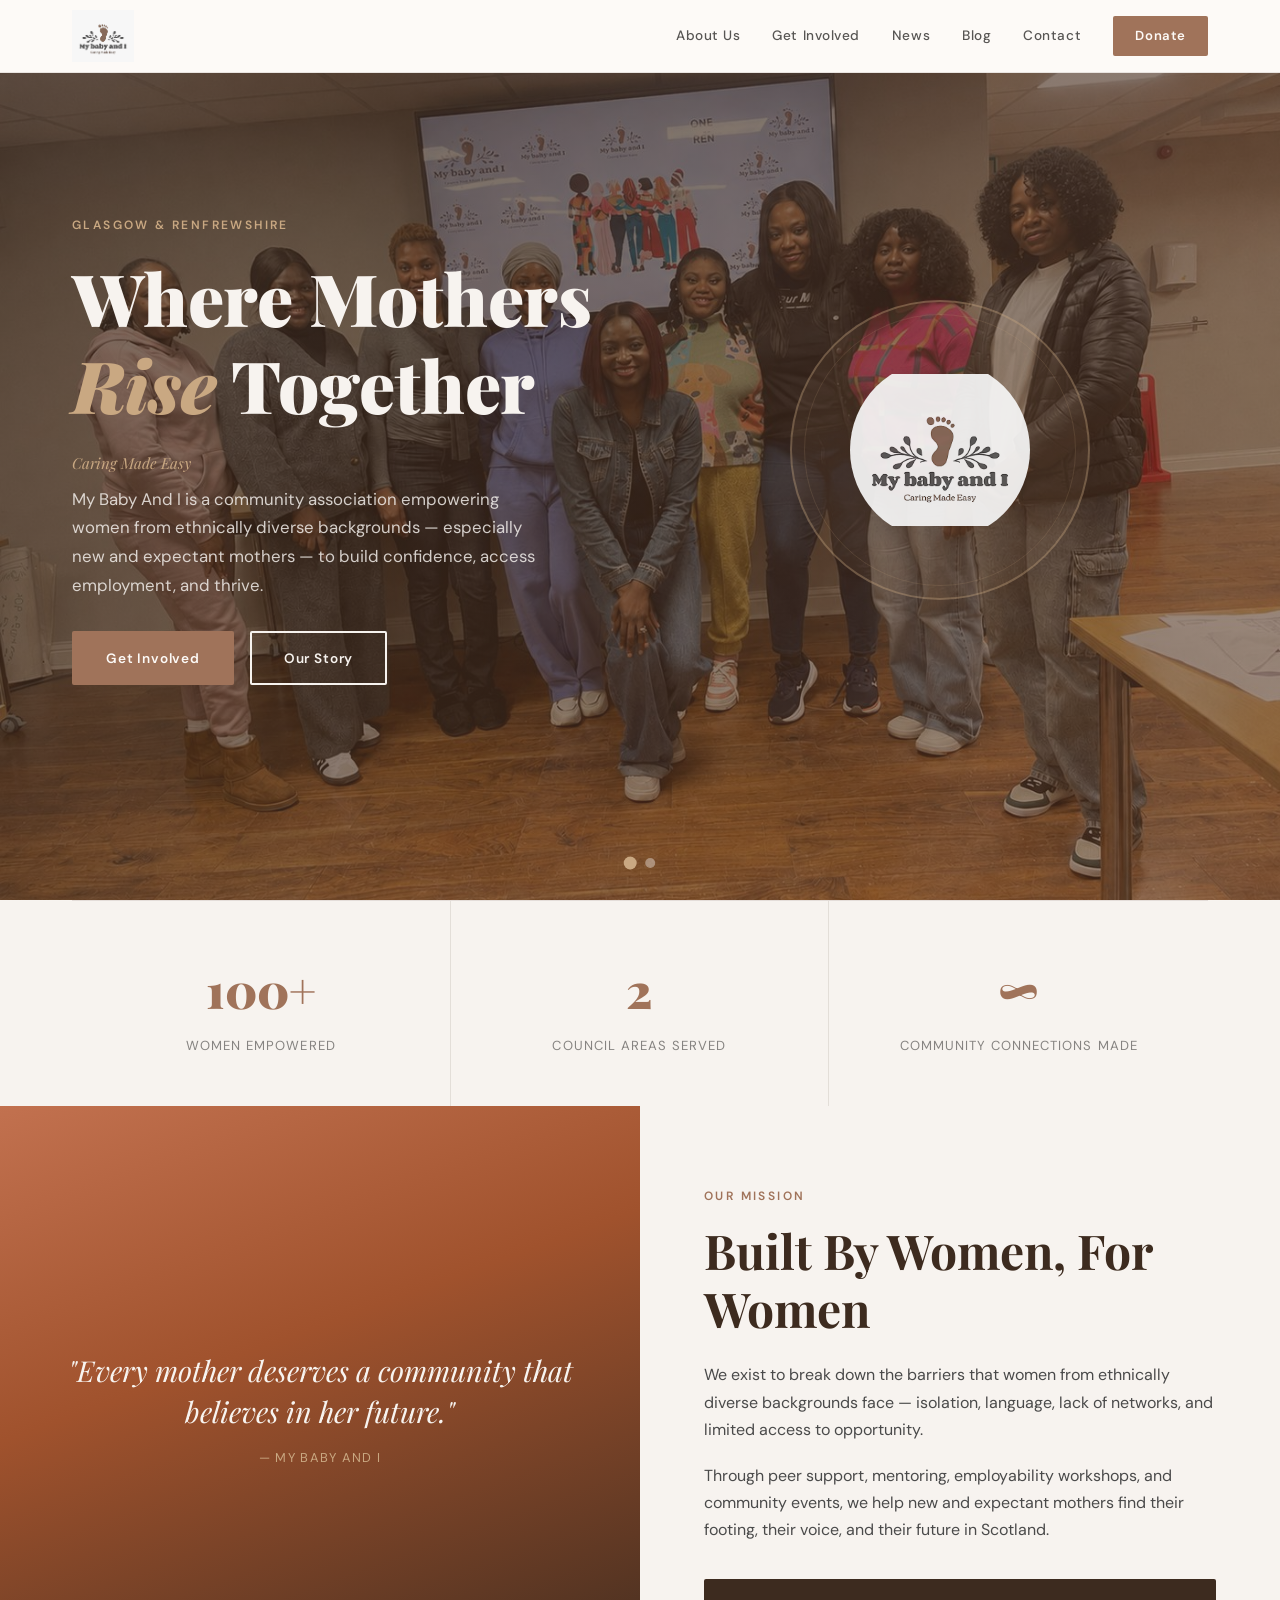
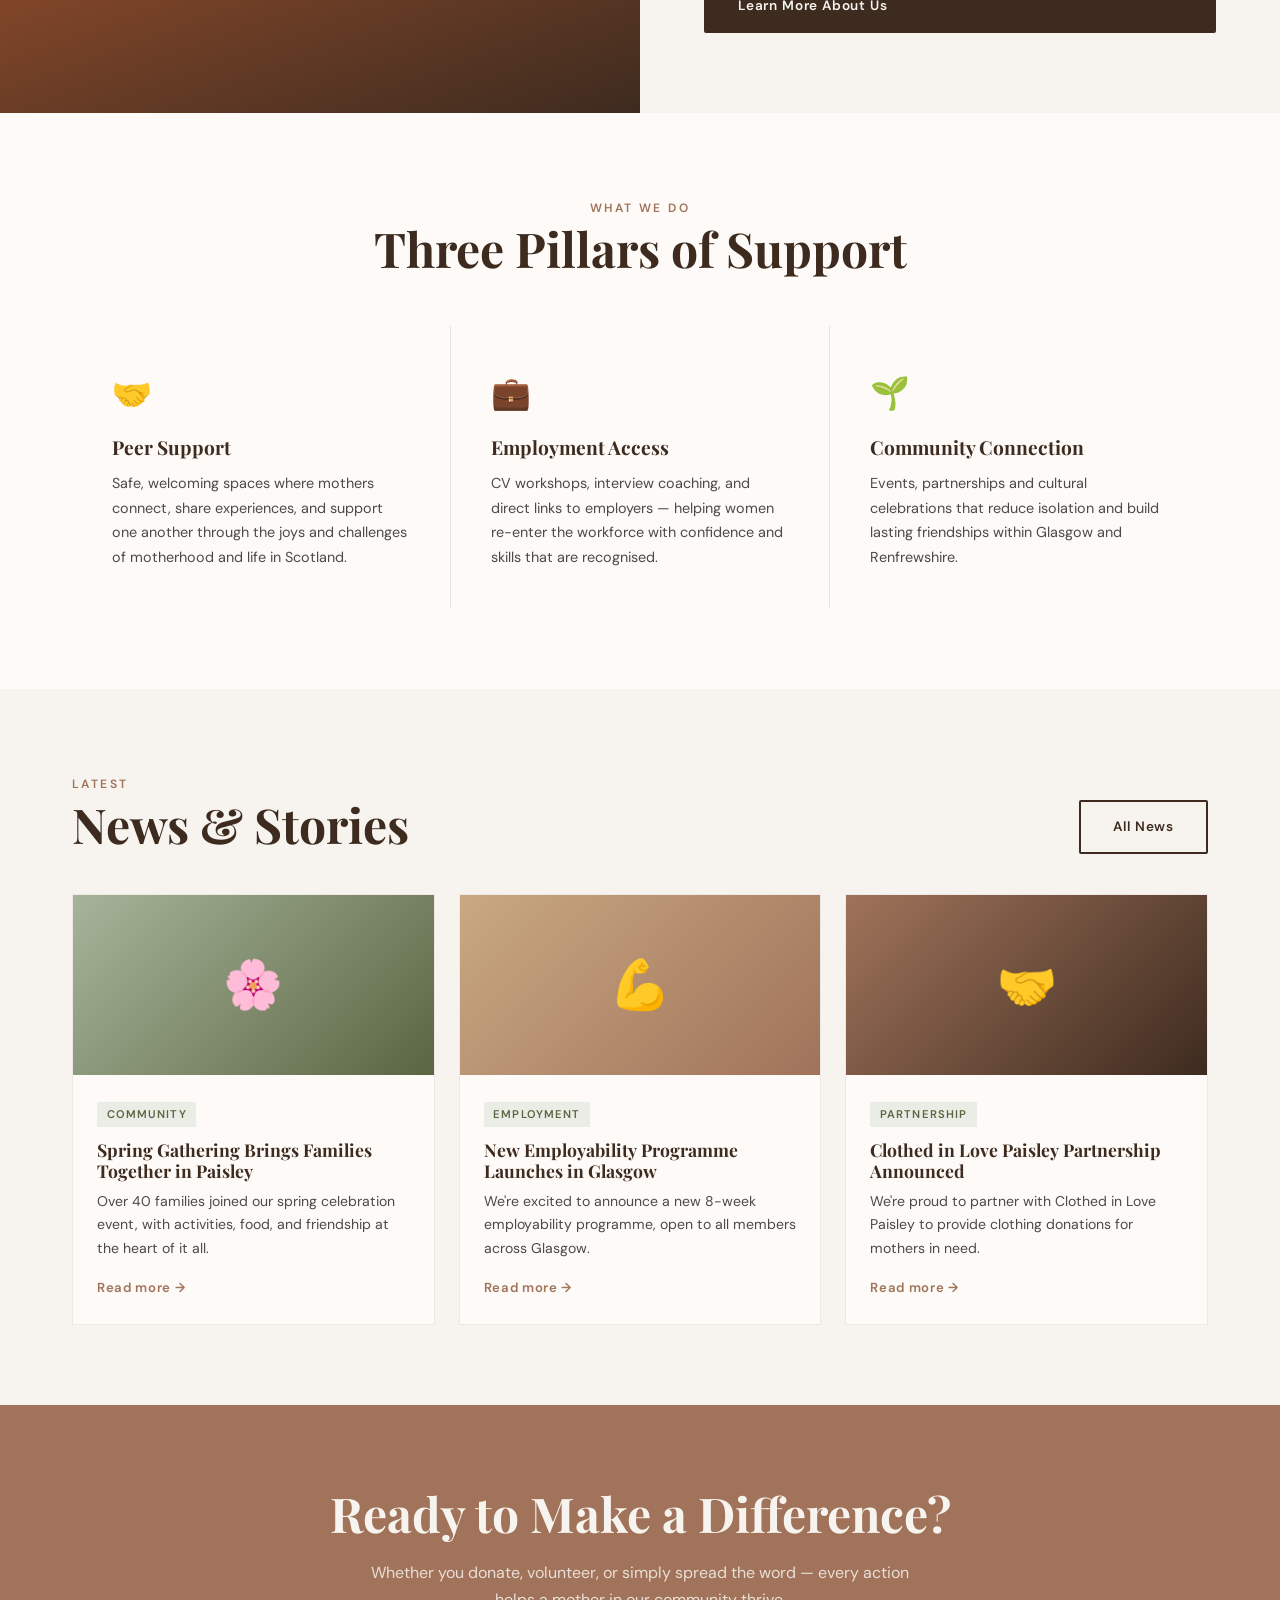
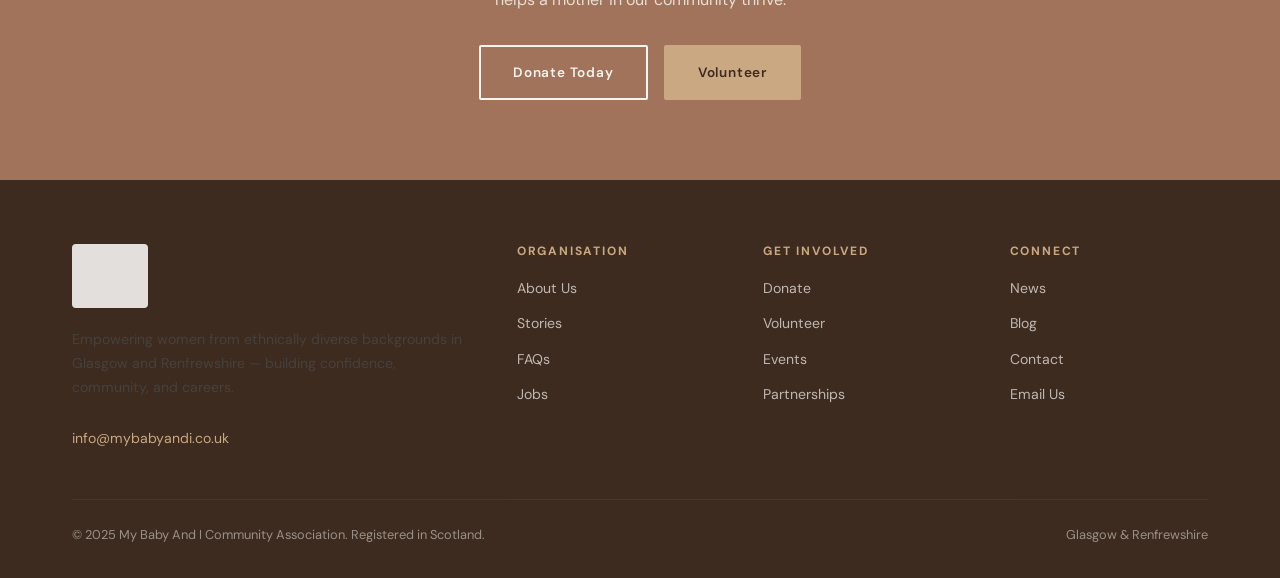
==== index.html @ ef592b45 "Add photo slider to homepage" ====
<!DOCTYPE html>
<html lang="en">
<head>
  <meta charset="UTF-8"/>
  <meta name="viewport" content="width=device-width, initial-scale=1.0"/>
  <title>My Baby And I | Community Association — Glasgow &amp; Renfrewshire</title>
  <meta name="description" content="Empowering women from ethnically diverse backgrounds in Glasgow and Renfrewshire. Building confidence, accessing employment, and thriving through peer support."/>
  <link rel="stylesheet" href="css/style.css"/>
</head>
<body>

<div id="nav-placeholder"></div>

<!-- HERO SLIDER -->
<section class="hero" style="padding:0;min-height:100vh;position:relative;overflow:hidden;">

  <!-- Slides -->
  <div class="slider">
    <div class="slide active" style="background-image:url('images/hero-community.jpg');">
      <div class="slide__overlay"></div>
    </div>
    <div class="slide" style="background-image:url('images/about-community.jpg');">
      <div class="slide__overlay"></div>
    </div>
  </div>

  <!-- Dot indicators -->
  <div class="slider__dots">
    <button class="dot active" onclick="goToSlide(0)" aria-label="Slide 1"></button>
    <button class="dot" onclick="goToSlide(1)" aria-label="Slide 2"></button>
  </div>

  <!-- Content on top -->
  <div class="hero__content" style="position:relative;z-index:3;">
    <div class="hero__text">
      <span class="eyebrow">Glasgow &amp; Renfrewshire</span>
      <h1>Where Mothers <em>Rise</em> Together</h1>
      <p style="font-style:italic;color:var(--sand);font-size:0.95rem;margin-bottom:0.5rem;font-family:var(--font-display);">Caring Made Easy</p>
      <p>My Baby And I is a community association empowering women from ethnically diverse backgrounds — especially new and expectant mothers — to build confidence, access employment, and thrive.</p>
      <div class="hero__actions">
        <a href="get-involved.html" class="btn btn--primary">Get Involved</a>
        <a href="about.html" class="btn btn--outline">Our Story</a>
      </div>
    </div>
    <div class="hero__visual">
      <div class="hero__badge">
        <img src="images/logo.jpeg" alt="My Baby And I" style="width:180px;height:180px;object-fit:contain;border-radius:50%;opacity:0.92;"/>
      </div>
    </div>
  </div>
</section>

<style>
/* ── SLIDER ──────────────────────────────────── */
.slider {
  position: absolute; inset: 0; z-index: 1;
}
.slide {
  position: absolute; inset: 0;
  background-size: cover;
  background-position: center center;
  opacity: 0;
  transition: opacity 1.2s ease-in-out;
}
.slide.active { opacity: 1; }
.slide__overlay {
  position: absolute; inset: 0;
  background: linear-gradient(135deg, rgba(61,43,31,0.72) 0%, rgba(90,56,37,0.58) 100%);
}
/* Dot navigation */
.slider__dots {
  position: absolute; bottom: 2rem; left: 50%;
  transform: translateX(-50%);
  display: flex; gap: 0.6rem; z-index: 4;
}
.dot {
  width: 10px; height: 10px; border-radius: 50%;
  background: rgba(247,243,239,0.4);
  border: none; cursor: pointer;
  transition: background 0.3s, transform 0.3s;
  padding: 0;
}
.dot.active {
  background: var(--sand);
  transform: scale(1.3);
}
</style>

<script>
(function() {
  const slides = document.querySelectorAll('.slide');
  const dots   = document.querySelectorAll('.dot');
  let current  = 0;
  let timer;

  function goToSlide(n) {
    slides[current].classList.remove('active');
    dots[current].classList.remove('active');
    current = (n + slides.length) % slides.length;
    slides[current].classList.add('active');
    dots[current].classList.add('active');
    clearInterval(timer);
    timer = setInterval(nextSlide, 5000);
  }

  function nextSlide() { goToSlide(current + 1); }

  // Make goToSlide global for the dot onclick handlers
  window.goToSlide = goToSlide;

  // Auto-advance every 5 seconds
  timer = setInterval(nextSlide, 5000);
})();
</script>

<!-- STATS -->
<section class="section--cream">
  <div class="container">
    <div class="stats">
      <div class="stat fade-up">
        <span class="stat__num">100+</span>
        <span class="stat__label">Women Empowered</span>
      </div>
      <div class="stat fade-up">
        <span class="stat__num">2</span>
        <span class="stat__label">Council Areas Served</span>
      </div>
      <div class="stat fade-up">
        <span class="stat__num">∞</span>
        <span class="stat__label">Community Connections Made</span>
      </div>
    </div>
  </div>
</section>

<!-- MISSION SPLIT -->
<section class="mission">
  <div class="mission__img">
    <div class="mission__img-inner">
      <p class="mission__img-quote">"Every mother deserves a community that believes in her future."</p>
      <span class="mission__img-credit">— My Baby And I</span>
    </div>
  </div>
  <div class="mission__text">
    <span class="eyebrow">Our Mission</span>
    <h2>Built By Women, For Women</h2>
    <p>We exist to break down the barriers that women from ethnically diverse backgrounds face — isolation, language, lack of networks, and limited access to opportunity.</p>
    <p>Through peer support, mentoring, employability workshops, and community events, we help new and expectant mothers find their footing, their voice, and their future in Scotland.</p>
    <a href="about.html" class="btn btn--dark" style="margin-top:1rem;">Learn More About Us</a>
  </div>
</section>

<!-- PILLARS -->
<section class="section">
  <div class="container">
    <div style="text-align:center; margin-bottom:3rem;" class="fade-up">
      <span class="eyebrow">What We Do</span>
      <h2>Three Pillars of Support</h2>
    </div>
    <div class="pillars">
      <div class="pillar fade-up">
        <div class="pillar__icon">🤝</div>
        <h3>Peer Support</h3>
        <p>Safe, welcoming spaces where mothers connect, share experiences, and support one another through the joys and challenges of motherhood and life in Scotland.</p>
      </div>
      <div class="pillar fade-up">
        <div class="pillar__icon">💼</div>
        <h3>Employment Access</h3>
        <p>CV workshops, interview coaching, and direct links to employers — helping women re-enter the workforce with confidence and skills that are recognised.</p>
      </div>
      <div class="pillar fade-up">
        <div class="pillar__icon">🌱</div>
        <h3>Community Connection</h3>
        <p>Events, partnerships and cultural celebrations that reduce isolation and build lasting friendships within Glasgow and Renfrewshire.</p>
      </div>
    </div>
  </div>
</section>

<!-- LATEST NEWS -->
<section class="section section--cream">
  <div class="container">
    <div style="display:flex;justify-content:space-between;align-items:flex-end;margin-bottom:2.5rem;" class="fade-up">
      <div>
        <span class="eyebrow">Latest</span>
        <h2>News &amp; Stories</h2>
      </div>
      <a href="news.html" class="btn btn--outline" style="border-color:var(--deep-brown);color:var(--deep-brown);">All News</a>
    </div>
    <div class="cards">
      <div class="card fade-up">
        <div class="card__img" style="background:linear-gradient(135deg,var(--sage),var(--olive));">🌸</div>
        <div class="card__body">
          <span class="card__tag">Community</span>
          <h3>Spring Gathering Brings Families Together in Paisley</h3>
          <p>Over 40 families joined our spring celebration event, with activities, food, and friendship at the heart of it all.</p>
          <a href="news.html" class="card__link">Read more</a>
        </div>
      </div>
      <div class="card fade-up">
        <div class="card__img" style="background:linear-gradient(135deg,var(--sand),var(--terracotta));">💪</div>
        <div class="card__body">
          <span class="card__tag">Employment</span>
          <h3>New Employability Programme Launches in Glasgow</h3>
          <p>We're excited to announce a new 8-week employability programme, open to all members across Glasgow.</p>
          <a href="news.html" class="card__link">Read more</a>
        </div>
      </div>
      <div class="card fade-up">
        <div class="card__img" style="background:linear-gradient(135deg,var(--terracotta),var(--deep-brown));">🤝</div>
        <div class="card__body">
          <span class="card__tag">Partnership</span>
          <h3>Clothed in Love Paisley Partnership Announced</h3>
          <p>We're proud to partner with Clothed in Love Paisley to provide clothing donations for mothers in need.</p>
          <a href="news.html" class="card__link">Read more</a>
        </div>
      </div>
    </div>
  </div>
</section>

<!-- GET INVOLVED CTA -->
<section class="cta-banner">
  <h2>Ready to Make a Difference?</h2>
  <p>Whether you donate, volunteer, or simply spread the word — every action helps a mother in our community thrive.</p>
  <div style="display:flex;gap:1rem;justify-content:center;flex-wrap:wrap;">
    <a href="get-involved.html#donate" class="btn btn--outline">Donate Today</a>
    <a href="get-involved.html#volunteer" class="btn btn--sand">Volunteer</a>
  </div>
</section>

<div id="footer-placeholder"></div>

<script src="js/components.js"></script>
<script src="js/main.js"></script>
</body>
</html>
---- css/style.css ----
@import url('https://fonts.googleapis.com/css2?family=Playfair+Display:ital,wght@0,400;0,700;0,900;1,400&family=DM+Sans:wght@300;400;500;600&display=swap');

:root {
  /* ── Exact logo colours ── */
  --footprint:  #A0735A;   /* warm medium brown — baby footprint */
  --leaf:       #575553;   /* charcoal slate — botanical leaves & main text */
  --burgundy:   #6B2D2D;   /* deep burgundy — tagline "Caring Made Easy" */
  --logo-bg:    #F4F4F2;   /* off-white — logo background */

  /* ── Extended palette built from logo ── */
  --cream:      #F7F3EF;
  --warm-white: #FDFAF7;
  --terracotta: #A0735A;   /* = footprint brown — primary CTA */
  --rust:       #7A5240;   /* darker footprint — hover state */
  --deep-brown: #3D2B1F;   /* very dark brown — dark sections */
  --sand:       #C9A882;   /* warm sand — accents on dark bg */
  --burgundy-light: #8B3D3D; /* lighter burgundy for hover */
  --olive:      #5A6642;   /* muted olive — complements leaf grey */
  --sage:       #A8B49A;   /* soft sage green */
  --charcoal:   #575553;   /* = leaf colour — body text */
  --light-sage: #EAEde6;

  --font-display: 'Playfair Display', Georgia, serif;
  --font-body:    'DM Sans', sans-serif;
  --max-w: 1200px;
  --radius: 2px;
  --transition: 0.3s ease;
}

*, *::before, *::after { box-sizing: border-box; margin: 0; padding: 0; }

html { scroll-behavior: smooth; }

body {
  font-family: var(--font-body);
  background: var(--warm-white);
  color: var(--charcoal);
  font-size: 16px;
  line-height: 1.7;
}

/* ── TYPOGRAPHY ─────────────────────────────── */
h1,h2,h3,h4 { font-family: var(--font-display); line-height: 1.2; color: var(--deep-brown); }
h1 { font-size: clamp(2.4rem, 6vw, 4.5rem); font-weight: 900; }
h2 { font-size: clamp(1.8rem, 4vw, 3rem); font-weight: 700; }
h3 { font-size: clamp(1.2rem, 2.5vw, 1.6rem); font-weight: 700; }
h4 { font-size: 1.1rem; font-weight: 700; }
p  { color: #4a4a4a; }

a { color: inherit; text-decoration: none; }

.eyebrow {
  font-family: var(--font-body);
  font-size: 0.75rem;
  font-weight: 600;
  letter-spacing: 0.2em;
  text-transform: uppercase;
  color: var(--footprint);
}

/* Burgundy accent for tagline and secondary highlights */
.accent-burgundy { color: var(--burgundy); }
.bg-burgundy { background: var(--burgundy); }

/* ── LAYOUT ─────────────────────────────────── */
.container { max-width: var(--max-w); margin: 0 auto; padding: 0 2rem; }
.section    { padding: 5rem 0; }
.section--dark { background: var(--deep-brown); color: var(--cream); }
.section--dark h2, .section--dark h3, .section--dark h4 { color: var(--sand); }
.section--dark p { color: var(--cream); opacity: 0.85; }
.section--cream { background: var(--cream); }
.section--sage  { background: var(--light-sage); }

/* ── NAV ─────────────────────────────────────── */
.nav {
  position: fixed; top: 0; left: 0; right: 0; z-index: 100;
  background: var(--warm-white);
  border-bottom: 1px solid rgba(59,35,20,0.1);
  transition: box-shadow var(--transition);
}
.nav.scrolled { box-shadow: 0 2px 20px rgba(59,35,20,0.12); }
.nav__inner {
  max-width: var(--max-w); margin: 0 auto; padding: 0 2rem;
  display: flex; align-items: center; justify-content: space-between;
  height: 72px;
}
.nav__logo { display: flex; align-items: center; }
.nav__logo-img { height: 52px; width: auto; display: block; }
.nav__links { display: flex; gap: 2rem; align-items: center; }
.nav__links a {
  font-size: 0.85rem; font-weight: 500; letter-spacing: 0.04em;
  color: var(--charcoal); transition: color var(--transition);
  position: relative;
}
.nav__links a::after {
  content: ''; position: absolute; bottom: -3px; left: 0; right: 0; height: 1.5px;
  background: var(--terracotta); transform: scaleX(0); transition: transform var(--transition);
}
.nav__links a:hover::after, .nav__links a.active::after { transform: scaleX(1); }
.nav__links a:hover { color: var(--terracotta); }
.nav__cta {
  background: var(--terracotta); color: var(--warm-white) !important;
  padding: 0.55rem 1.4rem; border-radius: var(--radius);
  font-weight: 600 !important; font-size: 0.82rem !important;
  transition: background var(--transition) !important;
}
.nav__cta:hover { background: var(--rust) !important; }
.nav__cta::after { display: none !important; }
.nav__hamburger { display: none; flex-direction: column; gap: 5px; cursor: pointer; background: none; border: none; padding: 4px; }
.nav__hamburger span { display: block; width: 24px; height: 2px; background: var(--deep-brown); transition: var(--transition); }

/* ── BUTTONS ─────────────────────────────────── */
.btn {
  display: inline-block; font-family: var(--font-body);
  font-size: 0.85rem; font-weight: 600; letter-spacing: 0.06em;
  padding: 0.85rem 2rem; border-radius: var(--radius);
  cursor: pointer; transition: all var(--transition); border: 2px solid transparent;
}
.btn--primary { background: var(--terracotta); color: var(--warm-white); }
.btn--primary:hover { background: var(--rust); }
.btn--outline { background: transparent; border-color: var(--cream); color: var(--cream); }
.btn--outline:hover { background: var(--cream); color: var(--deep-brown); }
.btn--dark { background: var(--deep-brown); color: var(--cream); }
.btn--dark:hover { background: var(--charcoal); }
.btn--sand { background: var(--sand); color: var(--deep-brown); }
.btn--sand:hover { background: #c49a5a; }

/* ── HERO ─────────────────────────────────────── */
.hero {
  min-height: 100vh; display: flex; align-items: center;
  position: relative; overflow: hidden; padding-top: 72px;
  background: var(--deep-brown);
}
.hero__bg {
  position: absolute; inset: 0;
  background: linear-gradient(135deg, #3D2B1F 0%, #5a3825 50%, #3D2B1F 100%);
}
.hero__pattern {
  position: absolute; inset: 0; opacity: 0.06;
  background-image: radial-gradient(circle, #C9A882 1px, transparent 1px);
  background-size: 28px 28px;
}
.hero__content {
  position: relative; z-index: 2;
  max-width: var(--max-w); margin: 0 auto; padding: 4rem 2rem;
  display: grid; grid-template-columns: 1fr 1fr; gap: 4rem; align-items: center;
}
.hero__text .eyebrow { color: var(--sand); margin-bottom: 1.2rem; display: block; }
.hero__text h1 { color: var(--cream); margin-bottom: 1.5rem; }
.hero__text h1 em { color: var(--sand); font-style: italic; }
.hero__text p { color: rgba(247,243,239,0.82); font-size: 1.05rem; margin-bottom: 2rem; max-width: 480px; }
.hero__actions { display: flex; gap: 1rem; flex-wrap: wrap; }
.hero__visual {
  display: flex; justify-content: center; align-items: center;
}
.hero__badge {
  width: 300px; height: 300px; border-radius: 50%;
  border: 2px solid rgba(201,168,130,0.35);
  display: flex; flex-direction: column; align-items: center; justify-content: center;
  padding: 2rem;
  background: rgba(201,168,130,0.08);
  position: relative;
}
.hero__badge::before {
  content: ''; position: absolute; inset: 12px; border-radius: 50%;
  border: 1px solid rgba(201,168,130,0.15);
}
.hero__badge-num { font-family: var(--font-display); font-size: 4rem; font-weight: 900; color: var(--sand); line-height: 1; }
.hero__badge-text { font-size: 0.78rem; letter-spacing: 0.15em; text-transform: uppercase; color: var(--cream); opacity: 0.7; margin-top: 0.5rem; }

/* ── IMPACT STATS ────────────────────────────── */
.stats { display: grid; grid-template-columns: repeat(3, 1fr); gap: 0; border-top: 1px solid rgba(59,35,20,0.1); }
.stat { padding: 3rem 2rem; text-align: center; border-right: 1px solid rgba(59,35,20,0.1); }
.stat:last-child { border-right: none; }
.stat__num { font-family: var(--font-display); font-size: 3rem; font-weight: 900; color: var(--terracotta); display: block; }
.stat__label { font-size: 0.82rem; letter-spacing: 0.08em; text-transform: uppercase; color: var(--charcoal); opacity: 0.7; margin-top: 0.3rem; }

/* ── MISSION SPLIT ───────────────────────────── */
.mission { display: grid; grid-template-columns: 1fr 1fr; }
.mission__img {
  background: var(--terracotta);
  min-height: 500px; position: relative; overflow: hidden;
  display: flex; align-items: flex-end;
}
.mission__img-inner {
  width: 100%; height: 100%;
  background: linear-gradient(160deg, #c2714f 0%, #a0522d 40%, var(--deep-brown) 100%);
  display: flex; align-items: center; justify-content: center;
  flex-direction: column; gap: 1rem; padding: 3rem;
}
.mission__img-quote {
  font-family: var(--font-display); font-size: 1.8rem; font-style: italic;
  color: var(--cream); text-align: center; line-height: 1.4;
}
.mission__img-credit { font-size: 0.8rem; letter-spacing: 0.1em; text-transform: uppercase; color: var(--sand); }
.mission__text { padding: 5rem 4rem; background: var(--cream); display: flex; flex-direction: column; justify-content: center; }
.mission__text .eyebrow { margin-bottom: 1rem; }
.mission__text h2 { margin-bottom: 1.5rem; }
.mission__text p { margin-bottom: 1.2rem; }

/* ── PILLARS ─────────────────────────────────── */
.pillars { display: grid; grid-template-columns: repeat(3, 1fr); gap: 1.5px; background: rgba(59,35,20,0.1); }
.pillar { background: var(--warm-white); padding: 2.5rem; transition: background var(--transition); }
.pillar:hover { background: var(--cream); }
.pillar__icon { font-size: 2rem; margin-bottom: 1rem; }
.pillar h3 { margin-bottom: 0.75rem; font-size: 1.2rem; }
.pillar p { font-size: 0.9rem; }

/* ── CARDS ───────────────────────────────────── */
.cards { display: grid; grid-template-columns: repeat(3,1fr); gap: 1.5rem; }
.card { background: var(--warm-white); border: 1px solid rgba(59,35,20,0.08); overflow: hidden; transition: transform var(--transition), box-shadow var(--transition); }
.card:hover { transform: translateY(-4px); box-shadow: 0 12px 40px rgba(59,35,20,0.12); }
.card__img { height: 180px; background: var(--sage); display: flex; align-items: center; justify-content: center; font-size: 3rem; }
.card__body { padding: 1.5rem; }
.card__tag { display: inline-block; font-size: 0.7rem; font-weight: 600; letter-spacing: 0.1em; text-transform: uppercase; background: var(--light-sage); color: var(--olive); padding: 0.2rem 0.6rem; margin-bottom: 0.75rem; }
.card__body h3 { font-size: 1.1rem; margin-bottom: 0.5rem; }
.card__body p { font-size: 0.88rem; }
.card__link { display: inline-block; margin-top: 1rem; font-size: 0.82rem; font-weight: 600; color: var(--terracotta); letter-spacing: 0.05em; }
.card__link::after { content: ' →'; }

/* ── CTA BANNER ──────────────────────────────── */
.cta-banner { background: var(--terracotta); padding: 5rem 2rem; text-align: center; }
.cta-banner h2 { color: var(--cream); margin-bottom: 1rem; }
.cta-banner p { color: rgba(247,242,236,0.85); max-width: 560px; margin: 0 auto 2rem; }

/* ── FORM ────────────────────────────────────── */
.form-group { margin-bottom: 1.2rem; }
.form-group label { display: block; font-size: 0.82rem; font-weight: 600; letter-spacing: 0.05em; text-transform: uppercase; margin-bottom: 0.4rem; color: var(--deep-brown); }
.form-group input,
.form-group textarea,
.form-group select {
  width: 100%; padding: 0.85rem 1rem;
  border: 1.5px solid rgba(59,35,20,0.2);
  background: var(--warm-white); font-family: var(--font-body); font-size: 0.95rem;
  color: var(--charcoal); border-radius: var(--radius);
  transition: border-color var(--transition);
}
.form-group input:focus,
.form-group textarea:focus,
.form-group select:focus { outline: none; border-color: var(--terracotta); }
.form-group textarea { resize: vertical; min-height: 120px; }

/* ── FAQ ─────────────────────────────────────── */
.faq-item { border-bottom: 1px solid rgba(59,35,20,0.12); }
.faq-q {
  width: 100%; text-align: left; background: none; border: none; cursor: pointer;
  padding: 1.2rem 0; display: flex; justify-content: space-between; align-items: center;
  font-family: var(--font-body); font-size: 1rem; font-weight: 600; color: var(--deep-brown);
}
.faq-q .arrow { transition: transform var(--transition); font-size: 1.2rem; color: var(--terracotta); }
.faq-item.open .arrow { transform: rotate(45deg); }
.faq-a { display: none; padding-bottom: 1.2rem; color: #4a4a4a; font-size: 0.95rem; }
.faq-item.open .faq-a { display: block; }

/* ── FOOTER ──────────────────────────────────── */
.footer { background: var(--deep-brown); color: var(--cream); padding: 4rem 0 2rem; }
.footer__grid { display: grid; grid-template-columns: 2fr 1fr 1fr 1fr; gap: 3rem; margin-bottom: 3rem; }
.footer__brand h3 { color: var(--sand); font-size: 1.3rem; margin-bottom: 0.5rem; }
.footer__brand p { font-size: 0.88rem; opacity: 0.7; margin-bottom: 1.2rem; }
.footer__col h4 { color: var(--sand); font-size: 0.75rem; letter-spacing: 0.15em; text-transform: uppercase; margin-bottom: 1rem; font-family: var(--font-body); }
.footer__col ul { list-style: none; }
.footer__col ul li { margin-bottom: 0.5rem; }
.footer__col ul li a { font-size: 0.88rem; opacity: 0.7; transition: opacity var(--transition); }
.footer__col ul li a:hover { opacity: 1; color: var(--sand); }
.footer__bottom { border-top: 1px solid rgba(247,242,236,0.1); padding-top: 1.5rem; display: flex; justify-content: space-between; align-items: center; font-size: 0.8rem; opacity: 0.5; }

/* ── PAGE HEADER ─────────────────────────────── */
.page-header {
  background: var(--deep-brown); padding: 8rem 2rem 4rem;
  text-align: center;
}
.page-header h1 { color: var(--cream); margin-bottom: 1rem; }
.page-header p { color: rgba(247,242,236,0.75); max-width: 560px; margin: 0 auto; font-size: 1.05rem; }

/* ── VOLUNTEER / PARTNER CARDS ───────────────── */
.involve-grid { display: grid; grid-template-columns: repeat(2, 1fr); gap: 2rem; }
.involve-card { padding: 2.5rem; border: 1.5px solid rgba(59,35,20,0.12); transition: border-color var(--transition); }
.involve-card:hover { border-color: var(--terracotta); }
.involve-card h3 { margin-bottom: 0.75rem; }
.involve-card p { font-size: 0.92rem; margin-bottom: 1.5rem; }
.involve-card .icon { font-size: 2.5rem; margin-bottom: 1rem; }

/* ── DONATE ──────────────────────────────────── */
.donate-amounts { display: flex; gap: 0.75rem; flex-wrap: wrap; margin-bottom: 1.5rem; }
.donate-btn {
  padding: 0.7rem 1.4rem; border: 2px solid rgba(59,35,20,0.2); background: var(--warm-white);
  font-family: var(--font-body); font-weight: 600; font-size: 0.95rem;
  cursor: pointer; transition: all var(--transition); border-radius: var(--radius);
}
.donate-btn:hover, .donate-btn.active { background: var(--terracotta); border-color: var(--terracotta); color: var(--cream); }

/* ── PARTNER LOGOS ───────────────────────────── */
.partners { display: flex; gap: 2rem; flex-wrap: wrap; align-items: center; }
.partner-badge {
  background: var(--cream); border: 1px solid rgba(59,35,20,0.12);
  padding: 1.2rem 2rem; font-weight: 700; font-size: 0.9rem;
  color: var(--deep-brown); letter-spacing: 0.03em;
}

/* ── RESPONSIVE ──────────────────────────────── */
@media (max-width: 900px) {
  .hero__content { grid-template-columns: 1fr; }
  .hero__visual { display: none; }
  .mission { grid-template-columns: 1fr; }
  .pillars { grid-template-columns: 1fr; }
  .cards { grid-template-columns: 1fr 1fr; }
  .stats { grid-template-columns: 1fr; }
  .stat { border-right: none; border-bottom: 1px solid rgba(59,35,20,0.1); }
  .footer__grid { grid-template-columns: 1fr 1fr; }
  .involve-grid { grid-template-columns: 1fr; }
  .nav__links { display: none; }
  .nav__hamburger { display: flex; }
  .nav__links.open { display: flex; flex-direction: column; position: absolute; top: 72px; left: 0; right: 0; background: var(--warm-white); padding: 1.5rem 2rem; border-bottom: 1px solid rgba(59,35,20,0.1); gap: 1rem; }
}

@media (max-width: 600px) {
  .cards { grid-template-columns: 1fr; }
  .footer__grid { grid-template-columns: 1fr; }
  .mission__text { padding: 3rem 1.5rem; }
  h1 { font-size: 2.2rem; }
}

/* ── ANIMATIONS ──────────────────────────────── */
.fade-up { opacity: 0; transform: translateY(24px); transition: opacity 0.6s ease, transform 0.6s ease; }
.fade-up.visible { opacity: 1; transform: none; }
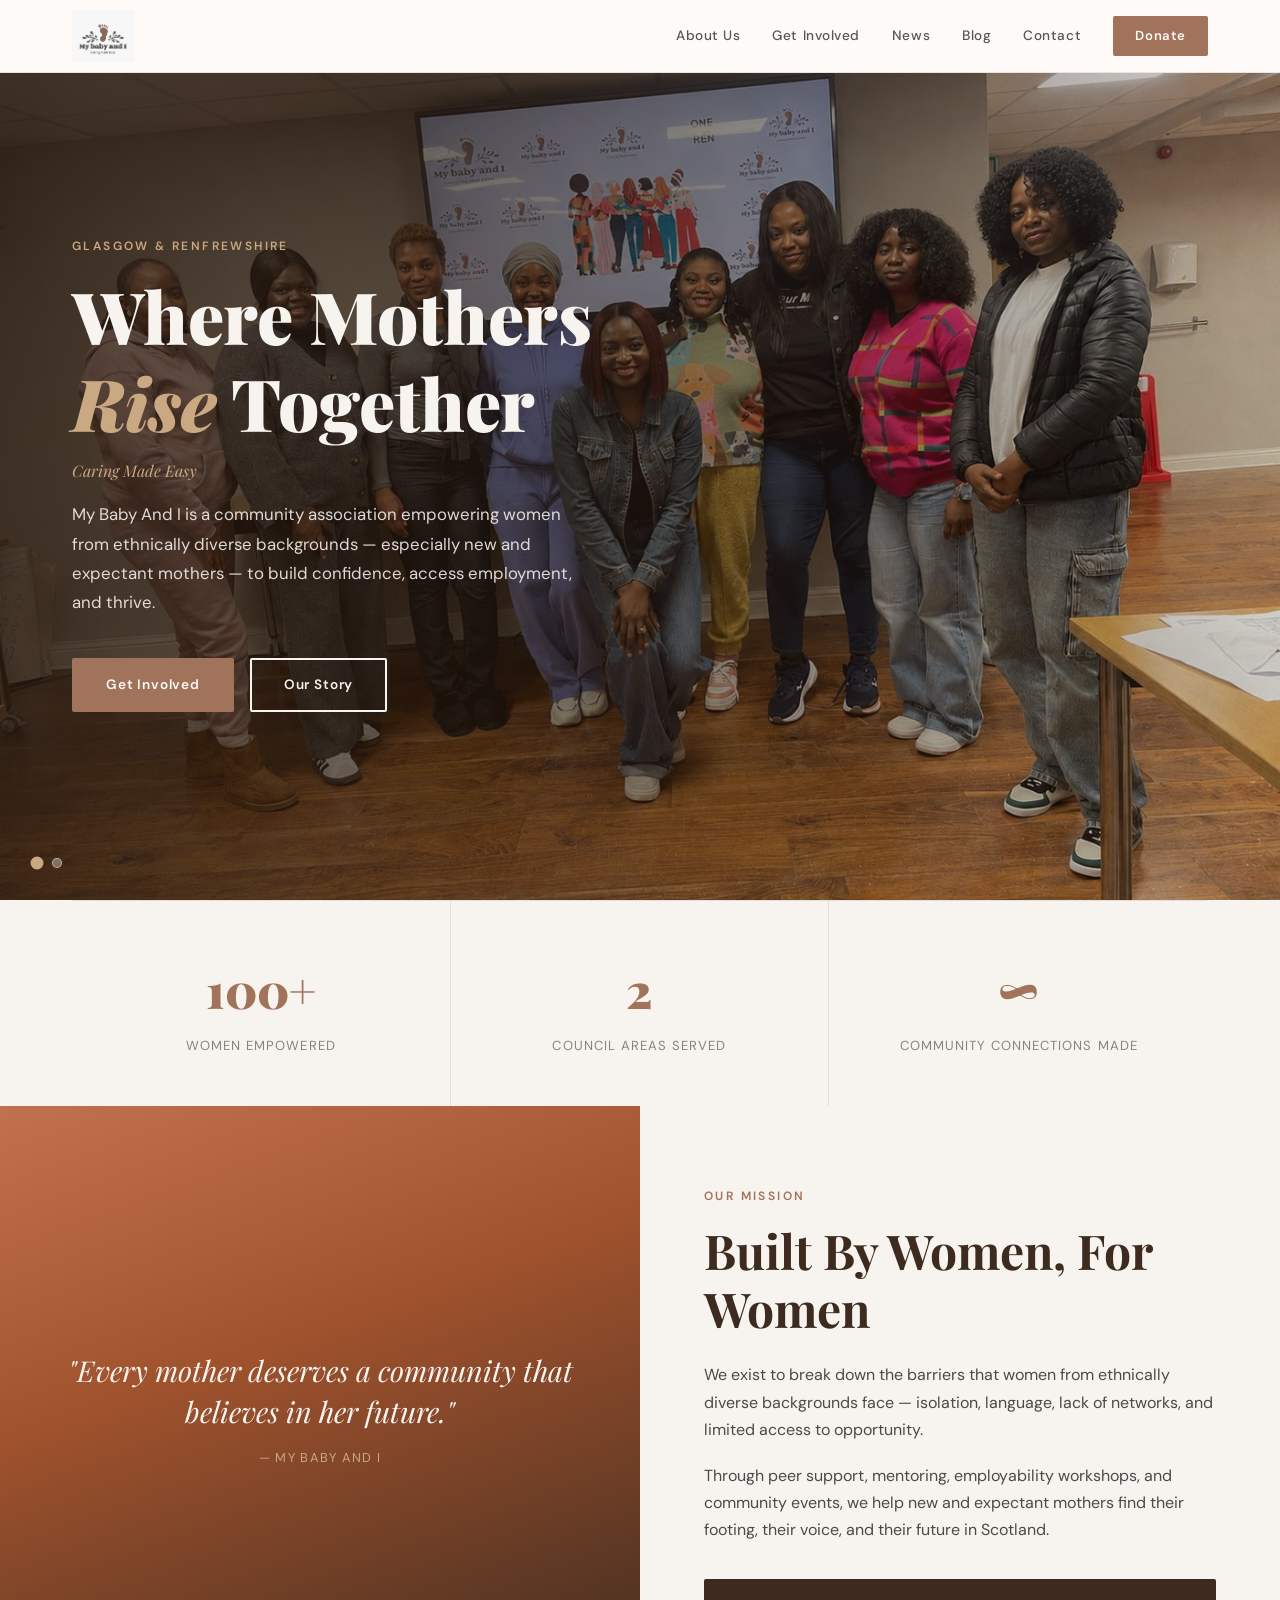
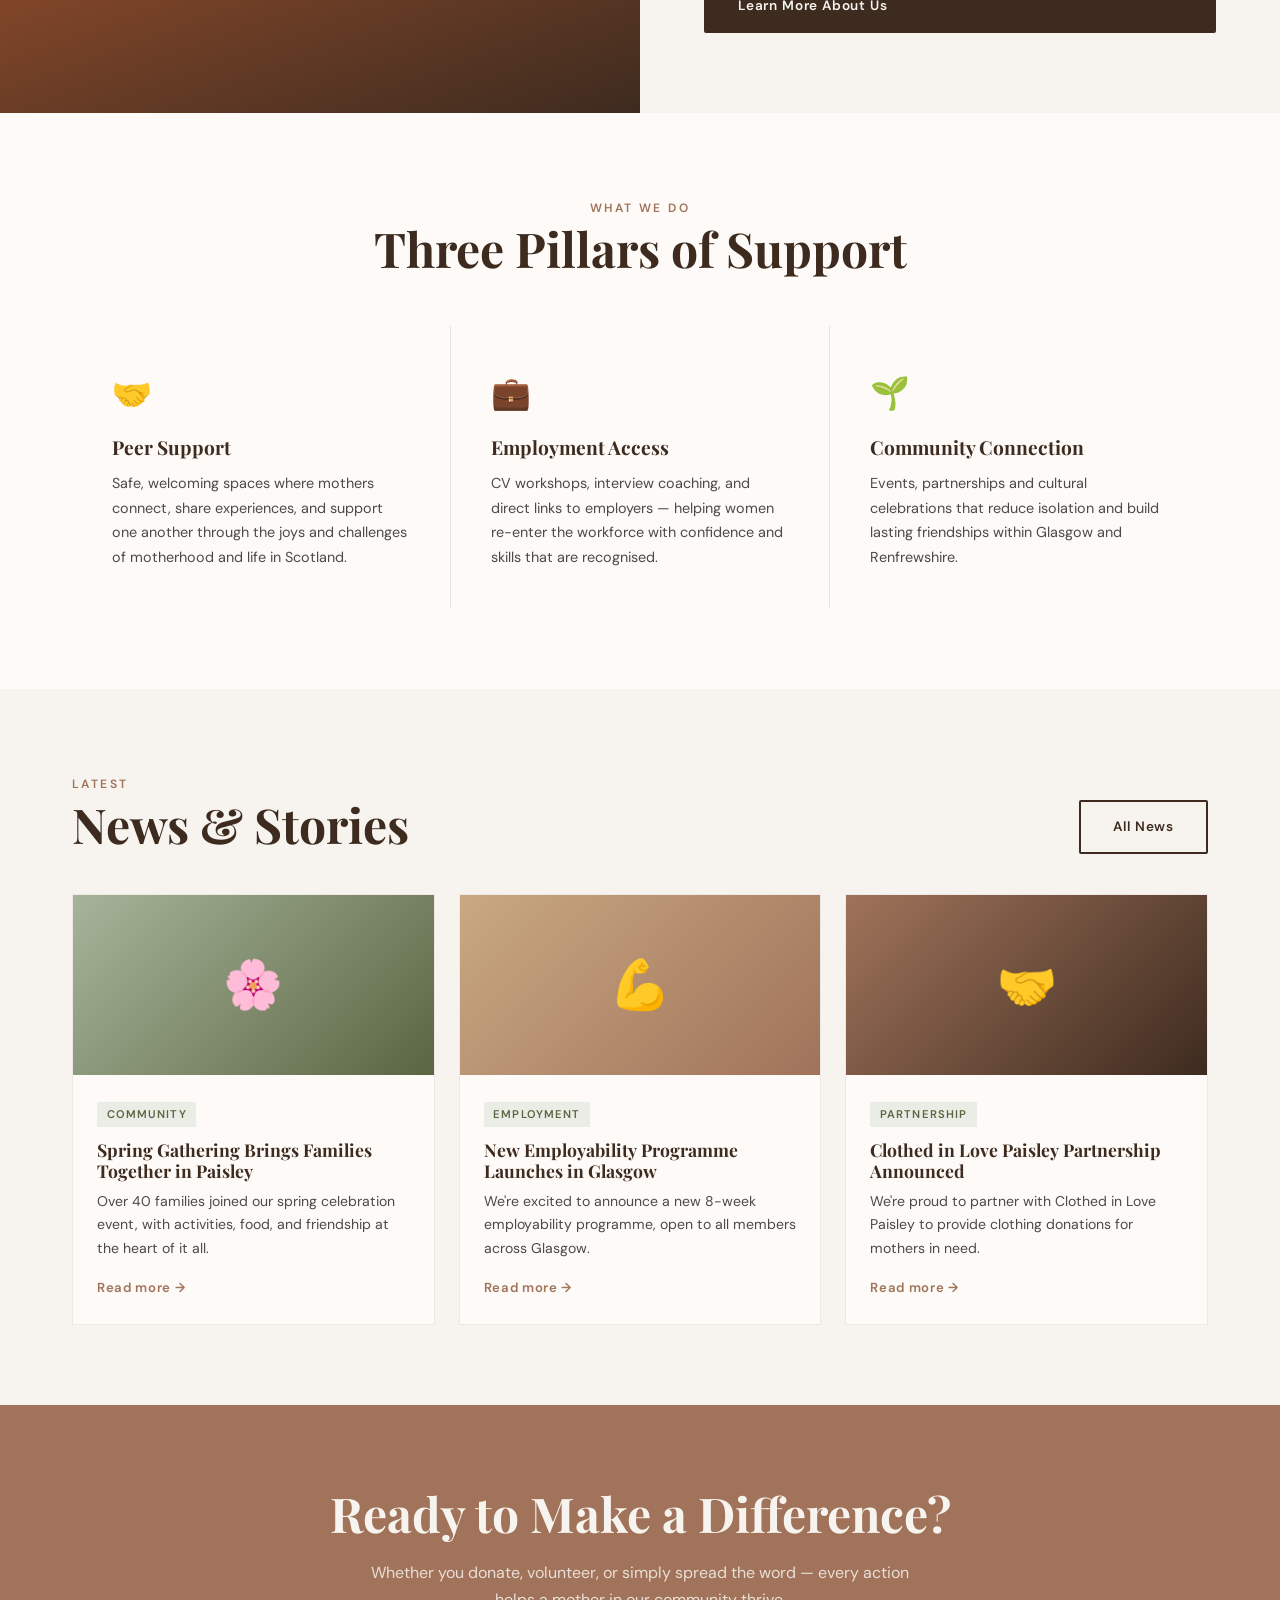
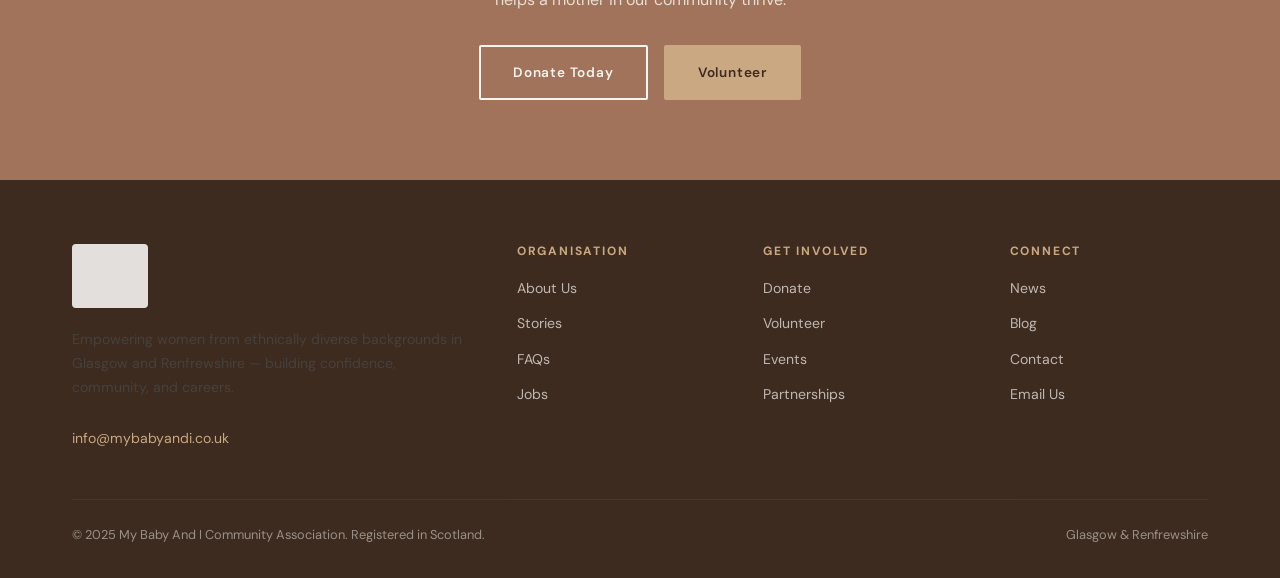
==== commit adb959a0: "Add photo slider to homepage" ====
--- a/index.html
+++ b/index.html
@@ -12,17 +12,16 @@
 <div id="nav-placeholder"></div>
 
 <!-- HERO SLIDER -->
-<section class="hero" style="padding:0;min-height:100vh;position:relative;overflow:hidden;">
+<section class="hero" style="padding:0;min-height:100vh;position:relative;overflow:hidden;display:flex;align-items:center;">
 
   <!-- Slides -->
   <div class="slider">
-    <div class="slide active" style="background-image:url('images/hero-community.jpg');">
-      <div class="slide__overlay"></div>
-    </div>
-    <div class="slide" style="background-image:url('images/about-community.jpg');">
-      <div class="slide__overlay"></div>
-    </div>
-  </div>
+    <div class="slide active" style="background-image:url('images/hero-community.jpg');"></div>
+    <div class="slide" style="background-image:url('images/about-community.jpg');background-position:center top;"></div>
+  </div>
+
+  <!-- Dark gradient overlay — stronger at left so text is always readable -->
+  <div style="position:absolute;inset:0;z-index:2;background:linear-gradient(to right, rgba(40,25,15,0.82) 0%, rgba(40,25,15,0.55) 55%, rgba(40,25,15,0.2) 100%);"></div>
 
   <!-- Dot indicators -->
   <div class="slider__dots">
@@ -30,60 +29,43 @@
     <button class="dot" onclick="goToSlide(1)" aria-label="Slide 2"></button>
   </div>
 
-  <!-- Content on top -->
-  <div class="hero__content" style="position:relative;z-index:3;">
-    <div class="hero__text">
-      <span class="eyebrow">Glasgow &amp; Renfrewshire</span>
-      <h1>Where Mothers <em>Rise</em> Together</h1>
-      <p style="font-style:italic;color:var(--sand);font-size:0.95rem;margin-bottom:0.5rem;font-family:var(--font-display);">Caring Made Easy</p>
-      <p>My Baby And I is a community association empowering women from ethnically diverse backgrounds — especially new and expectant mothers — to build confidence, access employment, and thrive.</p>
-      <div class="hero__actions">
-        <a href="get-involved.html" class="btn btn--primary">Get Involved</a>
-        <a href="about.html" class="btn btn--outline">Our Story</a>
-      </div>
-    </div>
-    <div class="hero__visual">
-      <div class="hero__badge">
-        <img src="images/logo.jpeg" alt="My Baby And I" style="width:180px;height:180px;object-fit:contain;border-radius:50%;opacity:0.92;"/>
-      </div>
+  <!-- Content on top — single column, left aligned, clean -->
+  <div style="position:relative;z-index:3;width:100%;max-width:1200px;margin:0 auto;padding:8rem 2rem 5rem;">
+    <span class="eyebrow" style="color:var(--sand);display:block;margin-bottom:1rem;">Glasgow &amp; Renfrewshire</span>
+    <h1 style="color:var(--cream);max-width:640px;margin-bottom:0.75rem;">Where Mothers <em style="color:var(--sand);">Rise</em> Together</h1>
+    <p style="font-style:italic;color:var(--sand);font-size:1rem;margin-bottom:1rem;font-family:var(--font-display);">Caring Made Easy</p>
+    <p style="color:rgba(247,243,239,0.88);font-size:1.05rem;max-width:520px;margin-bottom:2.5rem;line-height:1.75;">My Baby And I is a community association empowering women from ethnically diverse backgrounds — especially new and expectant mothers — to build confidence, access employment, and thrive.</p>
+    <div style="display:flex;gap:1rem;flex-wrap:wrap;">
+      <a href="get-involved.html" class="btn btn--primary">Get Involved</a>
+      <a href="about.html" class="btn btn--outline">Our Story</a>
     </div>
   </div>
 </section>
 
 <style>
 /* ── SLIDER ──────────────────────────────────── */
-.slider {
-  position: absolute; inset: 0; z-index: 1;
+.slider { position:absolute; inset:0; z-index:1; }
+.slide {
+  position:absolute; inset:0;
+  background-size:cover;
+  background-position:center center;
+  opacity:0;
+  transition:opacity 1.4s ease-in-out;
 }
-.slide {
-  position: absolute; inset: 0;
-  background-size: cover;
-  background-position: center center;
-  opacity: 0;
-  transition: opacity 1.2s ease-in-out;
-}
-.slide.active { opacity: 1; }
-.slide__overlay {
-  position: absolute; inset: 0;
-  background: linear-gradient(135deg, rgba(61,43,31,0.72) 0%, rgba(90,56,37,0.58) 100%);
-}
+.slide.active { opacity:1; }
+
 /* Dot navigation */
 .slider__dots {
-  position: absolute; bottom: 2rem; left: 50%;
-  transform: translateX(-50%);
-  display: flex; gap: 0.6rem; z-index: 4;
+  position:absolute; bottom:2rem; left:2rem;
+  display:flex; gap:0.6rem; z-index:4;
 }
 .dot {
-  width: 10px; height: 10px; border-radius: 50%;
-  background: rgba(247,243,239,0.4);
-  border: none; cursor: pointer;
-  transition: background 0.3s, transform 0.3s;
-  padding: 0;
+  width:10px; height:10px; border-radius:50%;
+  background:rgba(247,243,239,0.35);
+  border:1.5px solid rgba(247,243,239,0.5);
+  cursor:pointer; transition:background 0.3s, transform 0.3s; padding:0;
 }
-.dot.active {
-  background: var(--sand);
-  transform: scale(1.3);
-}
+.dot.active { background:var(--sand); transform:scale(1.3); border-color:var(--sand); }
 </style>
 
 <script>
@@ -104,11 +86,7 @@
   }
 
   function nextSlide() { goToSlide(current + 1); }
-
-  // Make goToSlide global for the dot onclick handlers
   window.goToSlide = goToSlide;
-
-  // Auto-advance every 5 seconds
   timer = setInterval(nextSlide, 5000);
 })();
 </script>
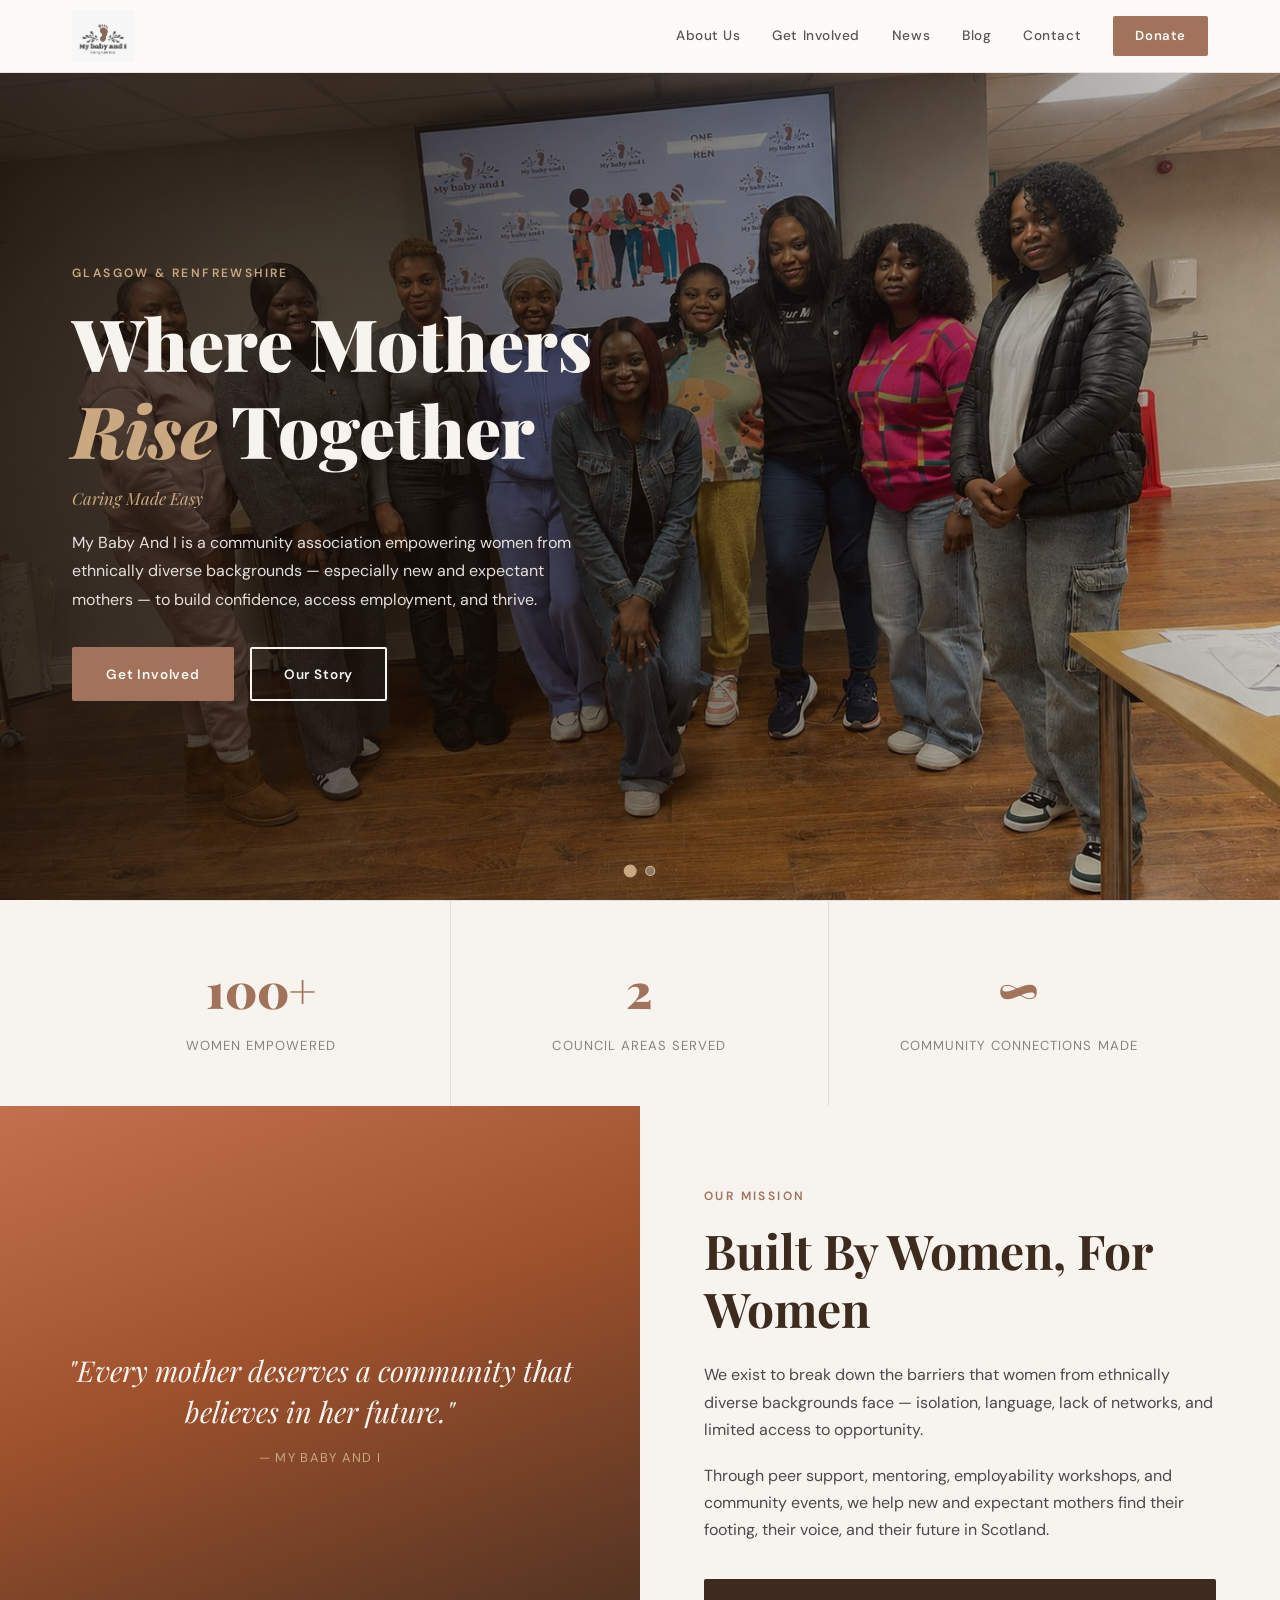
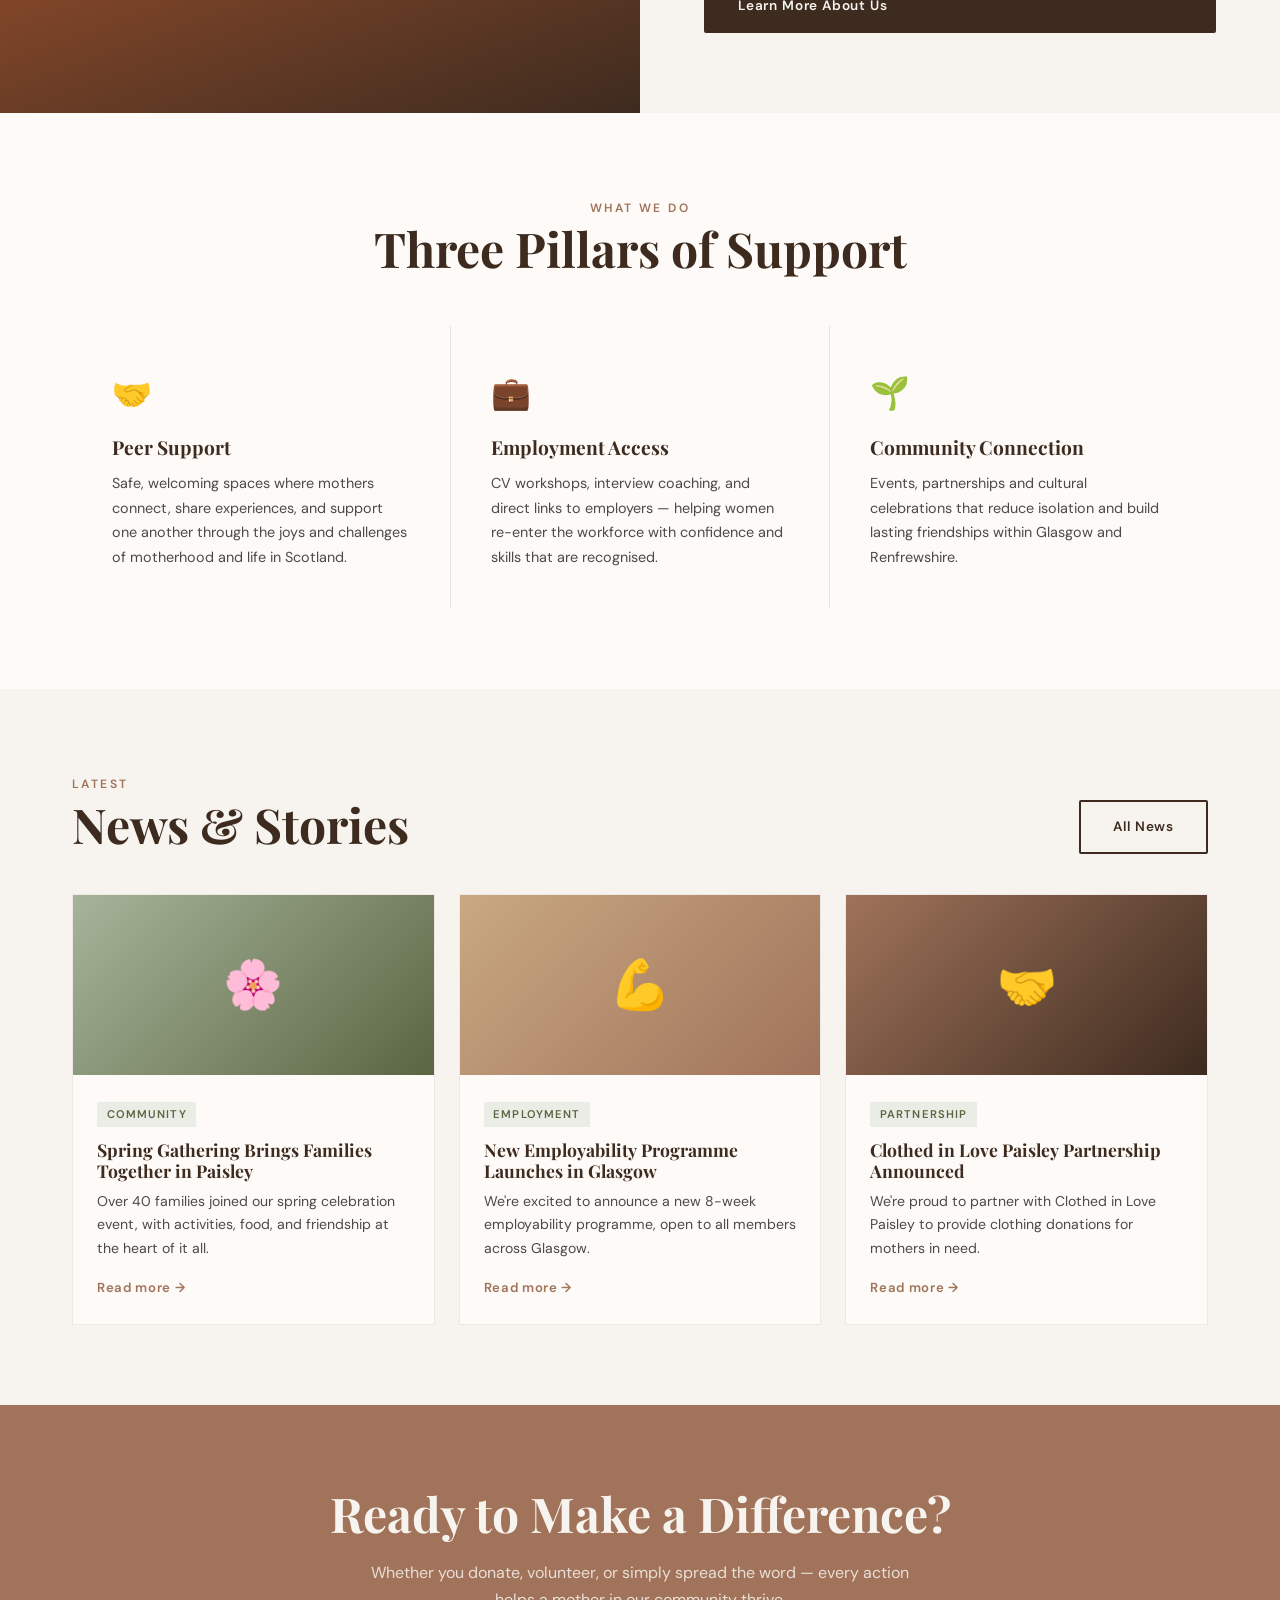
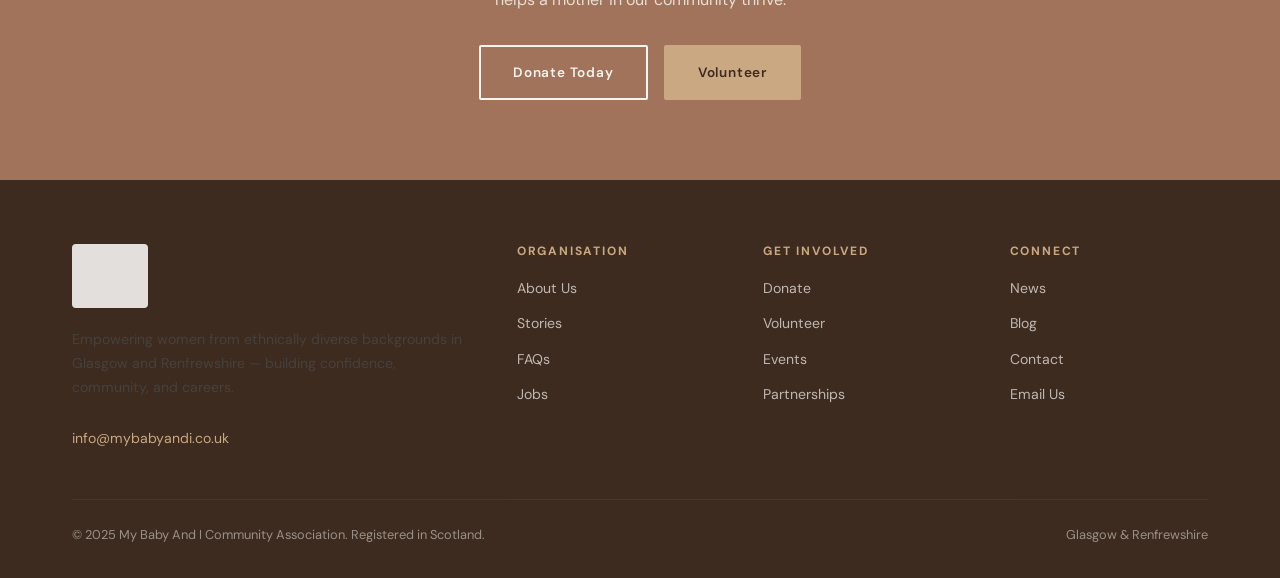
==== commit b82cbf89: "Add mobile optimised photo slider to homepage" ====
--- a/index.html
+++ b/index.html
@@ -6,88 +6,130 @@
   <title>My Baby And I | Community Association — Glasgow &amp; Renfrewshire</title>
   <meta name="description" content="Empowering women from ethnically diverse backgrounds in Glasgow and Renfrewshire. Building confidence, accessing employment, and thriving through peer support."/>
   <link rel="stylesheet" href="css/style.css"/>
+  <style>
+    .hero-section {
+      position: relative;
+      min-height: 100vh;
+      overflow: hidden;
+      display: flex;
+      align-items: center;
+    }
+    .slider { position: absolute; inset: 0; z-index: 1; }
+    .slide {
+      position: absolute; inset: 0;
+      background-size: cover;
+      background-repeat: no-repeat;
+      background-position: center 25%;
+      opacity: 0;
+      transition: opacity 1.4s ease-in-out;
+    }
+    .slide.active { opacity: 1; }
+
+    /* On mobile push photo UP so faces show */
+    @media (max-width: 768px) {
+      .slide { background-position: center 8%; }
+    }
+
+    /* Overlay: solid dark on mobile, fades right on desktop */
+    .hero-overlay {
+      position: absolute; inset: 0; z-index: 2;
+      background: rgba(25, 15, 8, 0.70);
+    }
+    @media (min-width: 769px) {
+      .hero-overlay {
+        background: linear-gradient(
+          to right,
+          rgba(25,15,8,0.82) 0%,
+          rgba(25,15,8,0.58) 50%,
+          rgba(25,15,8,0.22) 100%
+        );
+      }
+    }
+
+    .hero-content {
+      position: relative;
+      z-index: 3;
+      width: 100%;
+      max-width: 1200px;
+      margin: 0 auto;
+      padding: 9rem 2rem 5rem;
+    }
+    .hero-content h1 { color: var(--cream); max-width: 640px; margin-bottom: 0.75rem; }
+    .hero-content h1 em { color: var(--sand); font-style: italic; }
+    .hero-tagline {
+      font-style: italic; color: var(--sand);
+      font-size: 1.05rem; margin-bottom: 1rem;
+      font-family: var(--font-display);
+    }
+    .hero-desc {
+      color: rgba(247,243,239,0.9);
+      font-size: 1rem; max-width: 500px;
+      margin-bottom: 2rem; line-height: 1.8;
+    }
+    @media (max-width: 600px) {
+      .hero-content { padding: 7rem 1.4rem 4rem; }
+      .hero-content h1 { font-size: 2rem; }
+    }
+
+    .slider__dots {
+      position: absolute; bottom: 1.5rem;
+      left: 50%; transform: translateX(-50%);
+      display: flex; gap: 0.6rem; z-index: 4;
+    }
+    .dot {
+      width: 10px; height: 10px; border-radius: 50%;
+      background: rgba(247,243,239,0.3);
+      border: 1.5px solid rgba(247,243,239,0.6);
+      cursor: pointer; padding: 0;
+      transition: background 0.3s, transform 0.3s;
+    }
+    .dot.active { background: var(--sand); border-color: var(--sand); transform: scale(1.3); }
+  </style>
 </head>
 <body>
 
 <div id="nav-placeholder"></div>
 
-<!-- HERO SLIDER -->
-<section class="hero" style="padding:0;min-height:100vh;position:relative;overflow:hidden;display:flex;align-items:center;">
-
-  <!-- Slides -->
+<!-- HERO -->
+<section class="hero-section">
   <div class="slider">
     <div class="slide active" style="background-image:url('images/hero-community.jpg');"></div>
-    <div class="slide" style="background-image:url('images/about-community.jpg');background-position:center top;"></div>
-  </div>
-
-  <!-- Dark gradient overlay — stronger at left so text is always readable -->
-  <div style="position:absolute;inset:0;z-index:2;background:linear-gradient(to right, rgba(40,25,15,0.82) 0%, rgba(40,25,15,0.55) 55%, rgba(40,25,15,0.2) 100%);"></div>
-
-  <!-- Dot indicators -->
+    <div class="slide"        style="background-image:url('images/about-community.jpg');"></div>
+  </div>
+  <div class="hero-overlay"></div>
   <div class="slider__dots">
     <button class="dot active" onclick="goToSlide(0)" aria-label="Slide 1"></button>
-    <button class="dot" onclick="goToSlide(1)" aria-label="Slide 2"></button>
-  </div>
-
-  <!-- Content on top — single column, left aligned, clean -->
-  <div style="position:relative;z-index:3;width:100%;max-width:1200px;margin:0 auto;padding:8rem 2rem 5rem;">
+    <button class="dot"        onclick="goToSlide(1)" aria-label="Slide 2"></button>
+  </div>
+  <div class="hero-content">
     <span class="eyebrow" style="color:var(--sand);display:block;margin-bottom:1rem;">Glasgow &amp; Renfrewshire</span>
-    <h1 style="color:var(--cream);max-width:640px;margin-bottom:0.75rem;">Where Mothers <em style="color:var(--sand);">Rise</em> Together</h1>
-    <p style="font-style:italic;color:var(--sand);font-size:1rem;margin-bottom:1rem;font-family:var(--font-display);">Caring Made Easy</p>
-    <p style="color:rgba(247,243,239,0.88);font-size:1.05rem;max-width:520px;margin-bottom:2.5rem;line-height:1.75;">My Baby And I is a community association empowering women from ethnically diverse backgrounds — especially new and expectant mothers — to build confidence, access employment, and thrive.</p>
+    <h1>Where Mothers <em>Rise</em> Together</h1>
+    <p class="hero-tagline">Caring Made Easy</p>
+    <p class="hero-desc">My Baby And I is a community association empowering women from ethnically diverse backgrounds — especially new and expectant mothers — to build confidence, access employment, and thrive.</p>
     <div style="display:flex;gap:1rem;flex-wrap:wrap;">
       <a href="get-involved.html" class="btn btn--primary">Get Involved</a>
-      <a href="about.html" class="btn btn--outline">Our Story</a>
-    </div>
-  </div>
-</section>
-
-<style>
-/* ── SLIDER ──────────────────────────────────── */
-.slider { position:absolute; inset:0; z-index:1; }
-.slide {
-  position:absolute; inset:0;
-  background-size:cover;
-  background-position:center center;
-  opacity:0;
-  transition:opacity 1.4s ease-in-out;
-}
-.slide.active { opacity:1; }
-
-/* Dot navigation */
-.slider__dots {
-  position:absolute; bottom:2rem; left:2rem;
-  display:flex; gap:0.6rem; z-index:4;
-}
-.dot {
-  width:10px; height:10px; border-radius:50%;
-  background:rgba(247,243,239,0.35);
-  border:1.5px solid rgba(247,243,239,0.5);
-  cursor:pointer; transition:background 0.3s, transform 0.3s; padding:0;
-}
-.dot.active { background:var(--sand); transform:scale(1.3); border-color:var(--sand); }
-</style>
+      <a href="about.html"        class="btn btn--outline">Our Story</a>
+    </div>
+  </div>
+</section>
 
 <script>
-(function() {
+(function(){
   const slides = document.querySelectorAll('.slide');
   const dots   = document.querySelectorAll('.dot');
-  let current  = 0;
-  let timer;
-
-  function goToSlide(n) {
+  let current = 0, timer;
+  function goToSlide(n){
     slides[current].classList.remove('active');
     dots[current].classList.remove('active');
     current = (n + slides.length) % slides.length;
     slides[current].classList.add('active');
     dots[current].classList.add('active');
     clearInterval(timer);
-    timer = setInterval(nextSlide, 5000);
+    timer = setInterval(next, 5000);
   }
-
-  function nextSlide() { goToSlide(current + 1); }
+  function next(){ goToSlide(current + 1); }
   window.goToSlide = goToSlide;
-  timer = setInterval(nextSlide, 5000);
+  timer = setInterval(next, 5000);
 })();
 </script>
 
@@ -95,18 +137,9 @@
 <section class="section--cream">
   <div class="container">
     <div class="stats">
-      <div class="stat fade-up">
-        <span class="stat__num">100+</span>
-        <span class="stat__label">Women Empowered</span>
-      </div>
-      <div class="stat fade-up">
-        <span class="stat__num">2</span>
-        <span class="stat__label">Council Areas Served</span>
-      </div>
-      <div class="stat fade-up">
-        <span class="stat__num">∞</span>
-        <span class="stat__label">Community Connections Made</span>
-      </div>
+      <div class="stat fade-up"><span class="stat__num">100+</span><span class="stat__label">Women Empowered</span></div>
+      <div class="stat fade-up"><span class="stat__num">2</span><span class="stat__label">Council Areas Served</span></div>
+      <div class="stat fade-up"><span class="stat__num">∞</span><span class="stat__label">Community Connections Made</span></div>
     </div>
   </div>
 </section>
@@ -131,26 +164,14 @@
 <!-- PILLARS -->
 <section class="section">
   <div class="container">
-    <div style="text-align:center; margin-bottom:3rem;" class="fade-up">
+    <div style="text-align:center;margin-bottom:3rem;" class="fade-up">
       <span class="eyebrow">What We Do</span>
       <h2>Three Pillars of Support</h2>
     </div>
     <div class="pillars">
-      <div class="pillar fade-up">
-        <div class="pillar__icon">🤝</div>
-        <h3>Peer Support</h3>
-        <p>Safe, welcoming spaces where mothers connect, share experiences, and support one another through the joys and challenges of motherhood and life in Scotland.</p>
-      </div>
-      <div class="pillar fade-up">
-        <div class="pillar__icon">💼</div>
-        <h3>Employment Access</h3>
-        <p>CV workshops, interview coaching, and direct links to employers — helping women re-enter the workforce with confidence and skills that are recognised.</p>
-      </div>
-      <div class="pillar fade-up">
-        <div class="pillar__icon">🌱</div>
-        <h3>Community Connection</h3>
-        <p>Events, partnerships and cultural celebrations that reduce isolation and build lasting friendships within Glasgow and Renfrewshire.</p>
-      </div>
+      <div class="pillar fade-up"><div class="pillar__icon">🤝</div><h3>Peer Support</h3><p>Safe, welcoming spaces where mothers connect, share experiences, and support one another through the joys and challenges of motherhood and life in Scotland.</p></div>
+      <div class="pillar fade-up"><div class="pillar__icon">💼</div><h3>Employment Access</h3><p>CV workshops, interview coaching, and direct links to employers — helping women re-enter the workforce with confidence and skills that are recognised.</p></div>
+      <div class="pillar fade-up"><div class="pillar__icon">🌱</div><h3>Community Connection</h3><p>Events, partnerships and cultural celebrations that reduce isolation and build lasting friendships within Glasgow and Renfrewshire.</p></div>
     </div>
   </div>
 </section>
@@ -159,45 +180,27 @@
 <section class="section section--cream">
   <div class="container">
     <div style="display:flex;justify-content:space-between;align-items:flex-end;margin-bottom:2.5rem;" class="fade-up">
-      <div>
-        <span class="eyebrow">Latest</span>
-        <h2>News &amp; Stories</h2>
-      </div>
+      <div><span class="eyebrow">Latest</span><h2>News &amp; Stories</h2></div>
       <a href="news.html" class="btn btn--outline" style="border-color:var(--deep-brown);color:var(--deep-brown);">All News</a>
     </div>
     <div class="cards">
       <div class="card fade-up">
         <div class="card__img" style="background:linear-gradient(135deg,var(--sage),var(--olive));">🌸</div>
-        <div class="card__body">
-          <span class="card__tag">Community</span>
-          <h3>Spring Gathering Brings Families Together in Paisley</h3>
-          <p>Over 40 families joined our spring celebration event, with activities, food, and friendship at the heart of it all.</p>
-          <a href="news.html" class="card__link">Read more</a>
-        </div>
+        <div class="card__body"><span class="card__tag">Community</span><h3>Spring Gathering Brings Families Together in Paisley</h3><p>Over 40 families joined our spring celebration event, with activities, food, and friendship at the heart of it all.</p><a href="news.html" class="card__link">Read more</a></div>
       </div>
       <div class="card fade-up">
         <div class="card__img" style="background:linear-gradient(135deg,var(--sand),var(--terracotta));">💪</div>
-        <div class="card__body">
-          <span class="card__tag">Employment</span>
-          <h3>New Employability Programme Launches in Glasgow</h3>
-          <p>We're excited to announce a new 8-week employability programme, open to all members across Glasgow.</p>
-          <a href="news.html" class="card__link">Read more</a>
-        </div>
+        <div class="card__body"><span class="card__tag">Employment</span><h3>New Employability Programme Launches in Glasgow</h3><p>We're excited to announce a new 8-week employability programme, open to all members across Glasgow.</p><a href="news.html" class="card__link">Read more</a></div>
       </div>
       <div class="card fade-up">
         <div class="card__img" style="background:linear-gradient(135deg,var(--terracotta),var(--deep-brown));">🤝</div>
-        <div class="card__body">
-          <span class="card__tag">Partnership</span>
-          <h3>Clothed in Love Paisley Partnership Announced</h3>
-          <p>We're proud to partner with Clothed in Love Paisley to provide clothing donations for mothers in need.</p>
-          <a href="news.html" class="card__link">Read more</a>
-        </div>
+        <div class="card__body"><span class="card__tag">Partnership</span><h3>Clothed in Love Paisley Partnership Announced</h3><p>We're proud to partner with Clothed in Love Paisley to provide clothing donations for mothers in need.</p><a href="news.html" class="card__link">Read more</a></div>
       </div>
     </div>
   </div>
 </section>
 
-<!-- GET INVOLVED CTA -->
+<!-- CTA -->
 <section class="cta-banner">
   <h2>Ready to Make a Difference?</h2>
   <p>Whether you donate, volunteer, or simply spread the word — every action helps a mother in our community thrive.</p>
@@ -208,7 +211,6 @@
 </section>
 
 <div id="footer-placeholder"></div>
-
 <script src="js/components.js"></script>
 <script src="js/main.js"></script>
 </body>
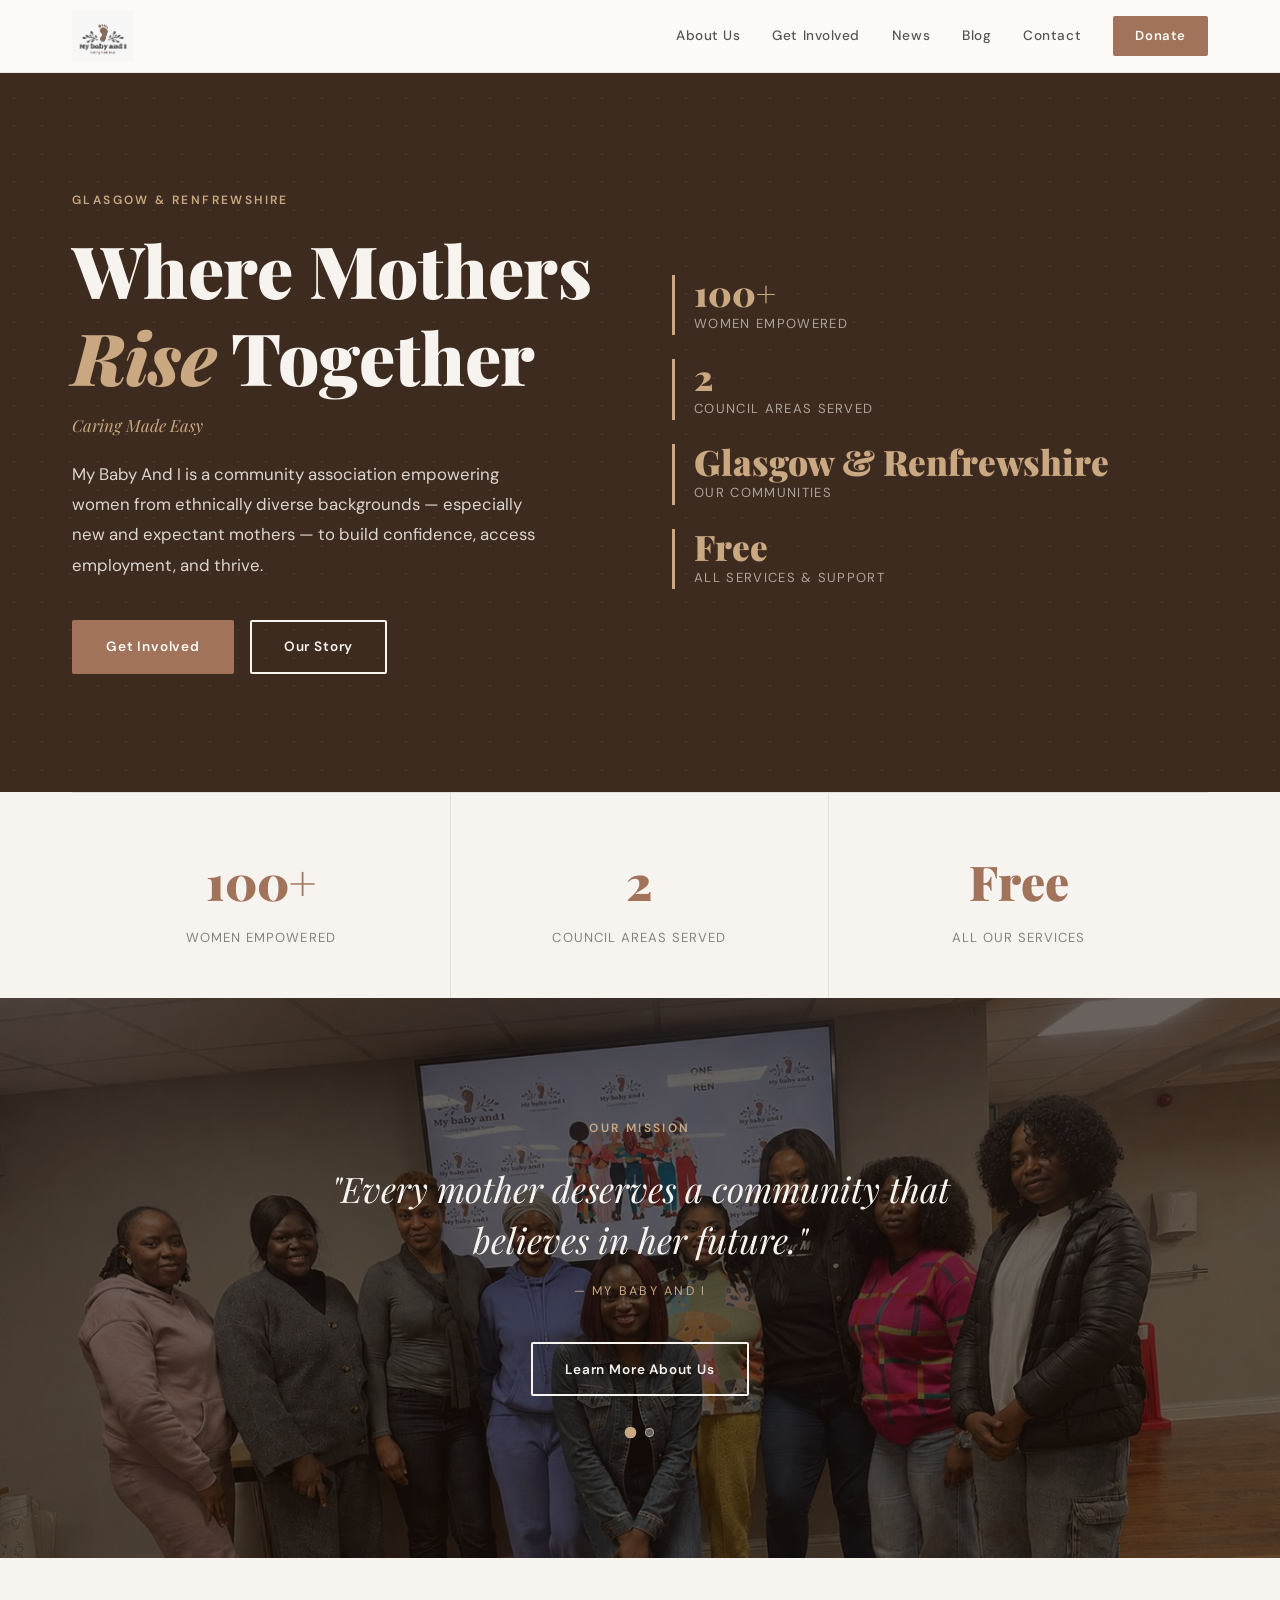
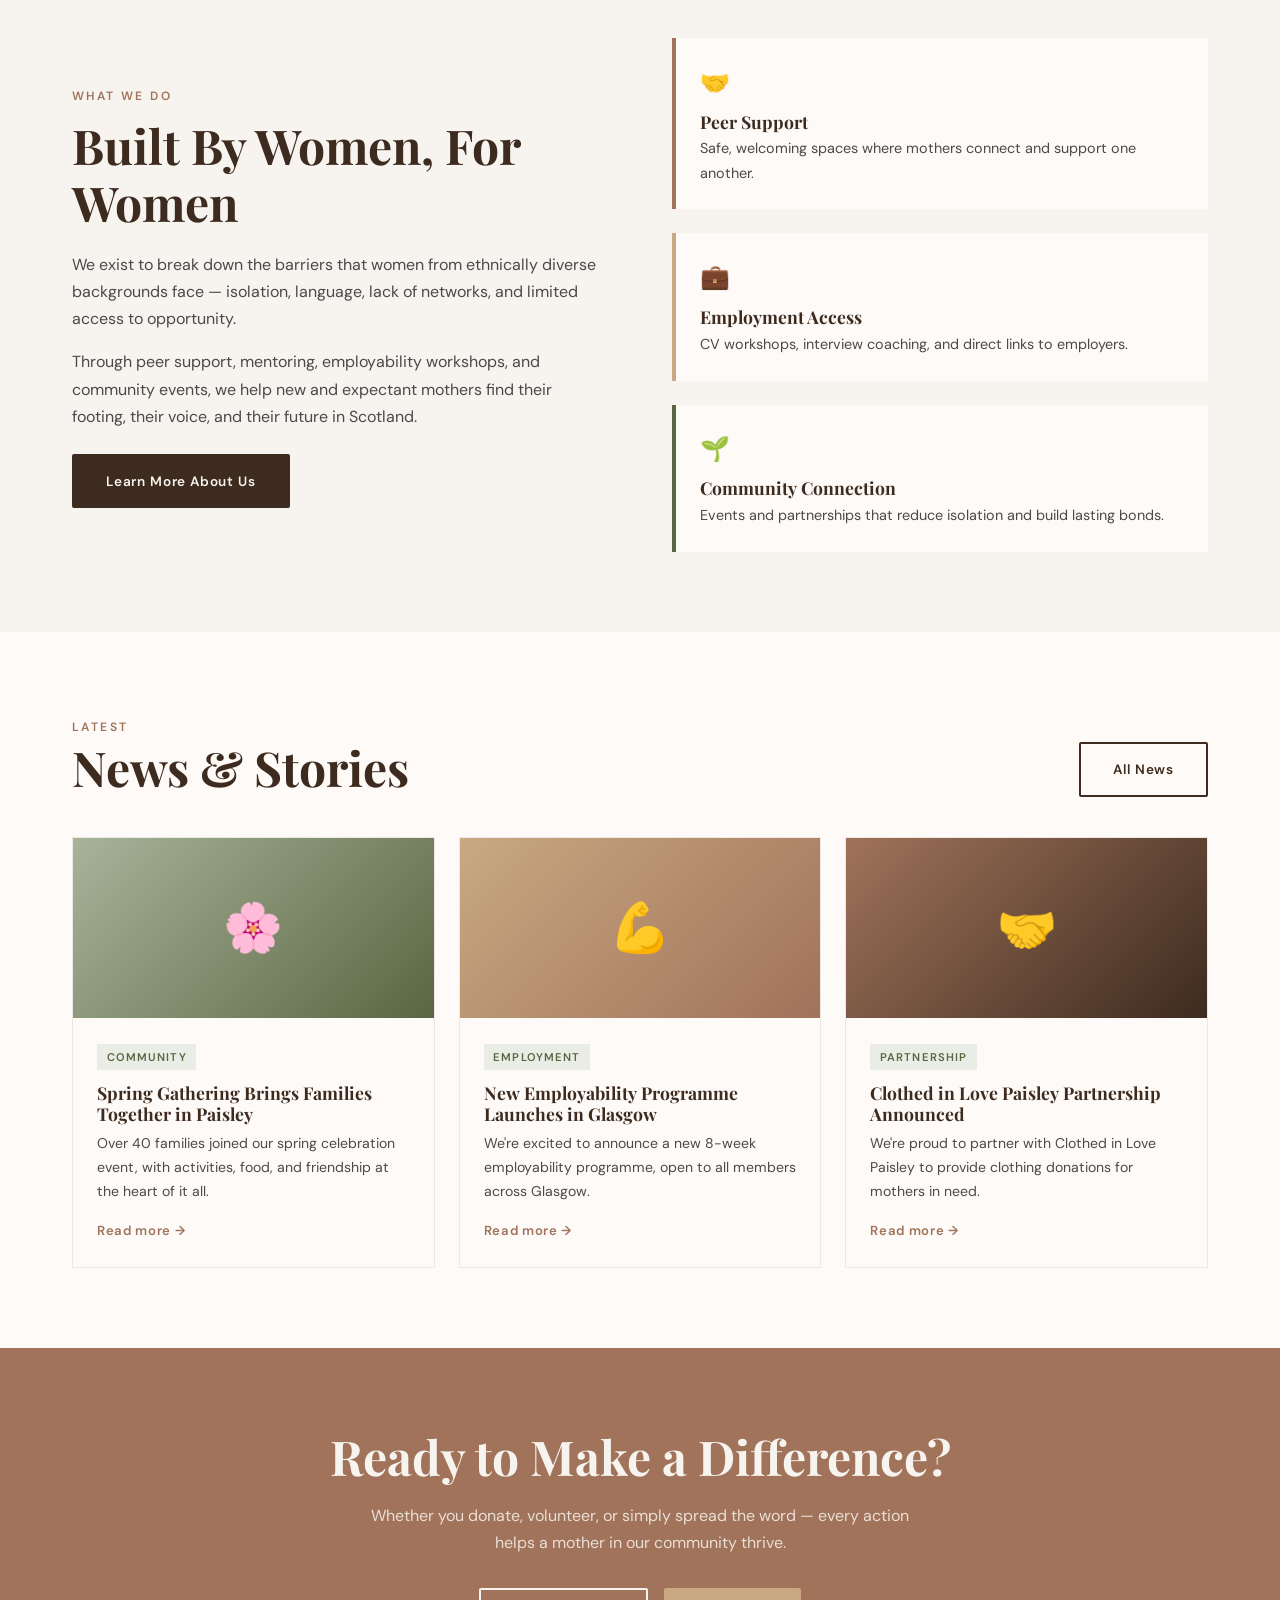
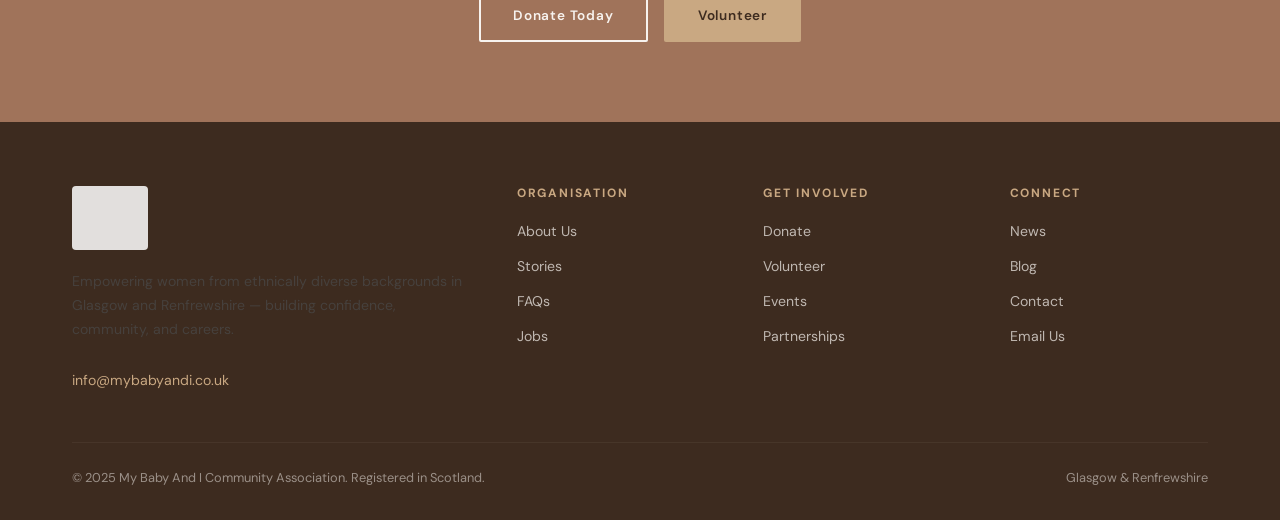
==== commit 1c0f3486: "Add photo slider" ====
--- a/index.html
+++ b/index.html
@@ -7,177 +7,253 @@
   <meta name="description" content="Empowering women from ethnically diverse backgrounds in Glasgow and Renfrewshire. Building confidence, accessing employment, and thriving through peer support."/>
   <link rel="stylesheet" href="css/style.css"/>
   <style>
-    .hero-section {
-      position: relative;
-      min-height: 100vh;
-      overflow: hidden;
+    /* ── CLEAN HERO (no photo) ───────────────────── */
+    .hero-clean {
+      background: var(--deep-brown);
+      min-height: 88vh;
       display: flex;
       align-items: center;
-    }
-    .slider { position: absolute; inset: 0; z-index: 1; }
-    .slide {
+      padding-top: 72px;
+      position: relative;
+      overflow: hidden;
+    }
+    /* Subtle dot pattern background */
+    .hero-clean::before {
+      content: '';
+      position: absolute; inset: 0;
+      background-image: radial-gradient(circle, rgba(201,168,130,0.08) 1px, transparent 1px);
+      background-size: 28px 28px;
+    }
+    .hero-clean__inner {
+      position: relative; z-index: 2;
+      max-width: 1200px; margin: 0 auto;
+      padding: 4rem 2rem;
+      display: grid;
+      grid-template-columns: 1fr 1fr;
+      gap: 4rem;
+      align-items: center;
+    }
+    .hero-clean__text h1 { color: var(--cream); margin-bottom: 0.75rem; }
+    .hero-clean__text h1 em { color: var(--sand); font-style: italic; }
+    .hero-clean__tagline {
+      font-style: italic; color: var(--sand);
+      font-size: 1.05rem; margin-bottom: 1.2rem;
+      font-family: var(--font-display);
+    }
+    .hero-clean__desc {
+      color: rgba(247,243,239,0.85);
+      font-size: 1.05rem; max-width: 480px;
+      margin-bottom: 2.5rem; line-height: 1.8;
+    }
+    /* Right side: key facts */
+    .hero-clean__facts {
+      display: flex; flex-direction: column; gap: 1.5rem;
+    }
+    .hero-fact {
+      border-left: 3px solid var(--sand);
+      padding-left: 1.2rem;
+    }
+    .hero-fact__num {
+      font-family: var(--font-display);
+      font-size: 2.2rem; font-weight: 900;
+      color: var(--sand); line-height: 1;
+    }
+    .hero-fact__label {
+      font-size: 0.82rem; letter-spacing: 0.1em;
+      text-transform: uppercase; color: rgba(247,243,239,0.6);
+      margin-top: 0.2rem;
+    }
+    @media (max-width: 768px) {
+      .hero-clean__inner { grid-template-columns: 1fr; gap: 2.5rem; }
+      .hero-clean__facts { flex-direction: row; flex-wrap: wrap; gap: 1rem; }
+    }
+
+    /* ── PHOTO SLIDER MISSION ────────────────────── */
+    .mission-slider {
+      position: relative;
+      min-height: 560px;
+      display: flex;
+      align-items: center;
+      overflow: hidden;
+    }
+    @media (max-width: 768px) {
+      .mission-slider { min-height: 480px; }
+    }
+
+    /* Slides */
+    .ms-slide {
       position: absolute; inset: 0;
       background-size: cover;
       background-repeat: no-repeat;
-      background-position: center 25%;
+      background-position: center 20%;
       opacity: 0;
-      transition: opacity 1.4s ease-in-out;
-    }
-    .slide.active { opacity: 1; }
-
-    /* On mobile push photo UP so faces show */
-    @media (max-width: 768px) {
-      .slide { background-position: center 8%; }
-    }
-
-    /* Overlay: solid dark on mobile, fades right on desktop */
-    .hero-overlay {
+      transition: opacity 1.6s ease-in-out;
+    }
+    .ms-slide.active { opacity: 1; }
+
+    /* Dark overlay so quote text is always readable */
+    .ms-overlay {
       position: absolute; inset: 0; z-index: 2;
-      background: rgba(25, 15, 8, 0.70);
-    }
-    @media (min-width: 769px) {
-      .hero-overlay {
-        background: linear-gradient(
-          to right,
-          rgba(25,15,8,0.82) 0%,
-          rgba(25,15,8,0.58) 50%,
-          rgba(25,15,8,0.22) 100%
-        );
-      }
-    }
-
-    .hero-content {
-      position: relative;
-      z-index: 3;
-      width: 100%;
-      max-width: 1200px;
-      margin: 0 auto;
-      padding: 9rem 2rem 5rem;
-    }
-    .hero-content h1 { color: var(--cream); max-width: 640px; margin-bottom: 0.75rem; }
-    .hero-content h1 em { color: var(--sand); font-style: italic; }
-    .hero-tagline {
-      font-style: italic; color: var(--sand);
-      font-size: 1.05rem; margin-bottom: 1rem;
+      background: rgba(25, 15, 8, 0.65);
+    }
+
+    /* Quote content */
+    .ms-content {
+      position: relative; z-index: 3;
+      max-width: 700px; margin: 0 auto;
+      padding: 5rem 2rem;
+      text-align: center;
+    }
+    .ms-quote {
       font-family: var(--font-display);
-    }
-    .hero-desc {
-      color: rgba(247,243,239,0.9);
-      font-size: 1rem; max-width: 500px;
-      margin-bottom: 2rem; line-height: 1.8;
-    }
-    @media (max-width: 600px) {
-      .hero-content { padding: 7rem 1.4rem 4rem; }
-      .hero-content h1 { font-size: 2rem; }
-    }
-
-    .slider__dots {
-      position: absolute; bottom: 1.5rem;
-      left: 50%; transform: translateX(-50%);
-      display: flex; gap: 0.6rem; z-index: 4;
-    }
-    .dot {
-      width: 10px; height: 10px; border-radius: 50%;
+      font-size: clamp(1.5rem, 3.5vw, 2.2rem);
+      font-style: italic; color: var(--cream);
+      line-height: 1.45; margin-bottom: 1rem;
+    }
+    .ms-credit {
+      font-size: 0.78rem; letter-spacing: 0.18em;
+      text-transform: uppercase; color: var(--sand);
+      margin-bottom: 2.5rem; display: block;
+    }
+
+    /* Dots */
+    .ms-dots {
+      display: flex; justify-content: center; gap: 0.6rem;
+      margin-top: 0.5rem;
+    }
+    .ms-dot {
+      width: 9px; height: 9px; border-radius: 50%;
       background: rgba(247,243,239,0.3);
-      border: 1.5px solid rgba(247,243,239,0.6);
+      border: 1.5px solid rgba(247,243,239,0.55);
       cursor: pointer; padding: 0;
       transition: background 0.3s, transform 0.3s;
     }
-    .dot.active { background: var(--sand); border-color: var(--sand); transform: scale(1.3); }
+    .ms-dot.active { background: var(--sand); border-color: var(--sand); transform: scale(1.3); }
   </style>
 </head>
 <body>
 
 <div id="nav-placeholder"></div>
 
-<!-- HERO -->
-<section class="hero-section">
-  <div class="slider">
-    <div class="slide active" style="background-image:url('images/hero-community.jpg');"></div>
-    <div class="slide"        style="background-image:url('images/about-community.jpg');"></div>
-  </div>
-  <div class="hero-overlay"></div>
-  <div class="slider__dots">
-    <button class="dot active" onclick="goToSlide(0)" aria-label="Slide 1"></button>
-    <button class="dot"        onclick="goToSlide(1)" aria-label="Slide 2"></button>
-  </div>
-  <div class="hero-content">
-    <span class="eyebrow" style="color:var(--sand);display:block;margin-bottom:1rem;">Glasgow &amp; Renfrewshire</span>
-    <h1>Where Mothers <em>Rise</em> Together</h1>
-    <p class="hero-tagline">Caring Made Easy</p>
-    <p class="hero-desc">My Baby And I is a community association empowering women from ethnically diverse backgrounds — especially new and expectant mothers — to build confidence, access employment, and thrive.</p>
-    <div style="display:flex;gap:1rem;flex-wrap:wrap;">
-      <a href="get-involved.html" class="btn btn--primary">Get Involved</a>
-      <a href="about.html"        class="btn btn--outline">Our Story</a>
-    </div>
-  </div>
-</section>
-
-<script>
-(function(){
-  const slides = document.querySelectorAll('.slide');
-  const dots   = document.querySelectorAll('.dot');
-  let current = 0, timer;
-  function goToSlide(n){
-    slides[current].classList.remove('active');
-    dots[current].classList.remove('active');
-    current = (n + slides.length) % slides.length;
-    slides[current].classList.add('active');
-    dots[current].classList.add('active');
-    clearInterval(timer);
-    timer = setInterval(next, 5000);
-  }
-  function next(){ goToSlide(current + 1); }
-  window.goToSlide = goToSlide;
-  timer = setInterval(next, 5000);
-})();
-</script>
-
-<!-- STATS -->
-<section class="section--cream">
+<!-- ── CLEAN HERO ─────────────────────────────── -->
+<section class="hero-clean">
+  <div class="hero-clean__inner">
+    <div class="hero-clean__text">
+      <span class="eyebrow" style="color:var(--sand);display:block;margin-bottom:1rem;">Glasgow &amp; Renfrewshire</span>
+      <h1>Where Mothers <em>Rise</em> Together</h1>
+      <p class="hero-clean__tagline">Caring Made Easy</p>
+      <p class="hero-clean__desc">My Baby And I is a community association empowering women from ethnically diverse backgrounds — especially new and expectant mothers — to build confidence, access employment, and thrive.</p>
+      <div style="display:flex;gap:1rem;flex-wrap:wrap;">
+        <a href="get-involved.html" class="btn btn--primary">Get Involved</a>
+        <a href="about.html" class="btn btn--outline">Our Story</a>
+      </div>
+    </div>
+    <div class="hero-clean__facts">
+      <div class="hero-fact">
+        <div class="hero-fact__num">100+</div>
+        <div class="hero-fact__label">Women Empowered</div>
+      </div>
+      <div class="hero-fact">
+        <div class="hero-fact__num">2</div>
+        <div class="hero-fact__label">Council Areas Served</div>
+      </div>
+      <div class="hero-fact">
+        <div class="hero-fact__num">Glasgow &amp; Renfrewshire</div>
+        <div class="hero-fact__label">Our Communities</div>
+      </div>
+      <div class="hero-fact">
+        <div class="hero-fact__num">Free</div>
+        <div class="hero-fact__label">All Services &amp; Support</div>
+      </div>
+    </div>
+  </div>
+</section>
+
+<!-- ── STATS BAR ───────────────────────────────── -->
+<section class="section--cream" style="padding:0;">
   <div class="container">
     <div class="stats">
       <div class="stat fade-up"><span class="stat__num">100+</span><span class="stat__label">Women Empowered</span></div>
       <div class="stat fade-up"><span class="stat__num">2</span><span class="stat__label">Council Areas Served</span></div>
-      <div class="stat fade-up"><span class="stat__num">∞</span><span class="stat__label">Community Connections Made</span></div>
-    </div>
-  </div>
-</section>
-
-<!-- MISSION SPLIT -->
-<section class="mission">
-  <div class="mission__img">
-    <div class="mission__img-inner">
-      <p class="mission__img-quote">"Every mother deserves a community that believes in her future."</p>
-      <span class="mission__img-credit">— My Baby And I</span>
-    </div>
-  </div>
-  <div class="mission__text">
-    <span class="eyebrow">Our Mission</span>
-    <h2>Built By Women, For Women</h2>
-    <p>We exist to break down the barriers that women from ethnically diverse backgrounds face — isolation, language, lack of networks, and limited access to opportunity.</p>
-    <p>Through peer support, mentoring, employability workshops, and community events, we help new and expectant mothers find their footing, their voice, and their future in Scotland.</p>
-    <a href="about.html" class="btn btn--dark" style="margin-top:1rem;">Learn More About Us</a>
-  </div>
-</section>
-
-<!-- PILLARS -->
+      <div class="stat fade-up"><span class="stat__num">Free</span><span class="stat__label">All Our Services</span></div>
+    </div>
+  </div>
+</section>
+
+<!-- ── PHOTO SLIDER MISSION ───────────────────── -->
+<section class="mission-slider">
+  <!-- Background slides — your real community photos -->
+  <div class="ms-slide active" style="background-image:url('images/hero-community.jpg');"></div>
+  <div class="ms-slide"        style="background-image:url('images/about-community.jpg');background-position:center 10%;"></div>
+
+  <div class="ms-overlay"></div>
+
+  <div class="ms-content">
+    <span class="eyebrow" style="color:var(--sand);display:block;margin-bottom:1.5rem;">Our Mission</span>
+    <p class="ms-quote">"Every mother deserves a community that believes in her future."</p>
+    <span class="ms-credit">— My Baby And I</span>
+    <a href="about.html" class="btn btn--outline" style="display:inline-block;">Learn More About Us</a>
+    <div class="ms-dots" style="margin-top:2rem;">
+      <button class="ms-dot active" onclick="msGoTo(0)" aria-label="Photo 1"></button>
+      <button class="ms-dot"        onclick="msGoTo(1)" aria-label="Photo 2"></button>
+    </div>
+  </div>
+</section>
+
+<script>
+(function(){
+  const slides = document.querySelectorAll('.ms-slide');
+  const dots   = document.querySelectorAll('.ms-dot');
+  let cur = 0, timer;
+  function msGoTo(n){
+    slides[cur].classList.remove('active');
+    dots[cur].classList.remove('active');
+    cur = (n + slides.length) % slides.length;
+    slides[cur].classList.add('active');
+    dots[cur].classList.add('active');
+    clearInterval(timer);
+    timer = setInterval(next, 5500);
+  }
+  function next(){ msGoTo(cur + 1); }
+  window.msGoTo = msGoTo;
+  timer = setInterval(next, 5500);
+})();
+</script>
+
+<!-- ── MISSION TEXT ────────────────────────────── -->
+<section class="section section--cream">
+  <div class="container">
+    <div style="display:grid;grid-template-columns:1fr 1fr;gap:4rem;align-items:center;" class="fade-up">
+      <div>
+        <span class="eyebrow">What We Do</span>
+        <h2 style="margin-top:0.5rem;margin-bottom:1.2rem;">Built By Women, For Women</h2>
+        <p>We exist to break down the barriers that women from ethnically diverse backgrounds face — isolation, language, lack of networks, and limited access to opportunity.</p>
+        <p style="margin-top:1rem;">Through peer support, mentoring, employability workshops, and community events, we help new and expectant mothers find their footing, their voice, and their future in Scotland.</p>
+        <a href="about.html" class="btn btn--dark" style="margin-top:1.5rem;display:inline-block;">Learn More About Us</a>
+      </div>
+      <div style="display:flex;flex-direction:column;gap:1.5rem;">
+        <div style="padding:1.5rem;background:var(--warm-white);border-left:4px solid var(--terracotta);">
+          <div style="font-size:1.5rem;margin-bottom:0.5rem;">🤝</div>
+          <h4>Peer Support</h4>
+          <p style="font-size:0.9rem;margin-top:0.3rem;">Safe, welcoming spaces where mothers connect and support one another.</p>
+        </div>
+        <div style="padding:1.5rem;background:var(--warm-white);border-left:4px solid var(--sand);">
+          <div style="font-size:1.5rem;margin-bottom:0.5rem;">💼</div>
+          <h4>Employment Access</h4>
+          <p style="font-size:0.9rem;margin-top:0.3rem;">CV workshops, interview coaching, and direct links to employers.</p>
+        </div>
+        <div style="padding:1.5rem;background:var(--warm-white);border-left:4px solid var(--olive);">
+          <div style="font-size:1.5rem;margin-bottom:0.5rem;">🌱</div>
+          <h4>Community Connection</h4>
+          <p style="font-size:0.9rem;margin-top:0.3rem;">Events and partnerships that reduce isolation and build lasting bonds.</p>
+        </div>
+      </div>
+    </div>
+  </div>
+</section>
+
+<!-- ── LATEST NEWS ─────────────────────────────── -->
 <section class="section">
-  <div class="container">
-    <div style="text-align:center;margin-bottom:3rem;" class="fade-up">
-      <span class="eyebrow">What We Do</span>
-      <h2>Three Pillars of Support</h2>
-    </div>
-    <div class="pillars">
-      <div class="pillar fade-up"><div class="pillar__icon">🤝</div><h3>Peer Support</h3><p>Safe, welcoming spaces where mothers connect, share experiences, and support one another through the joys and challenges of motherhood and life in Scotland.</p></div>
-      <div class="pillar fade-up"><div class="pillar__icon">💼</div><h3>Employment Access</h3><p>CV workshops, interview coaching, and direct links to employers — helping women re-enter the workforce with confidence and skills that are recognised.</p></div>
-      <div class="pillar fade-up"><div class="pillar__icon">🌱</div><h3>Community Connection</h3><p>Events, partnerships and cultural celebrations that reduce isolation and build lasting friendships within Glasgow and Renfrewshire.</p></div>
-    </div>
-  </div>
-</section>
-
-<!-- LATEST NEWS -->
-<section class="section section--cream">
   <div class="container">
     <div style="display:flex;justify-content:space-between;align-items:flex-end;margin-bottom:2.5rem;" class="fade-up">
       <div><span class="eyebrow">Latest</span><h2>News &amp; Stories</h2></div>
@@ -200,7 +276,7 @@
   </div>
 </section>
 
-<!-- CTA -->
+<!-- ── CTA ─────────────────────────────────────── -->
 <section class="cta-banner">
   <h2>Ready to Make a Difference?</h2>
   <p>Whether you donate, volunteer, or simply spread the word — every action helps a mother in our community thrive.</p>
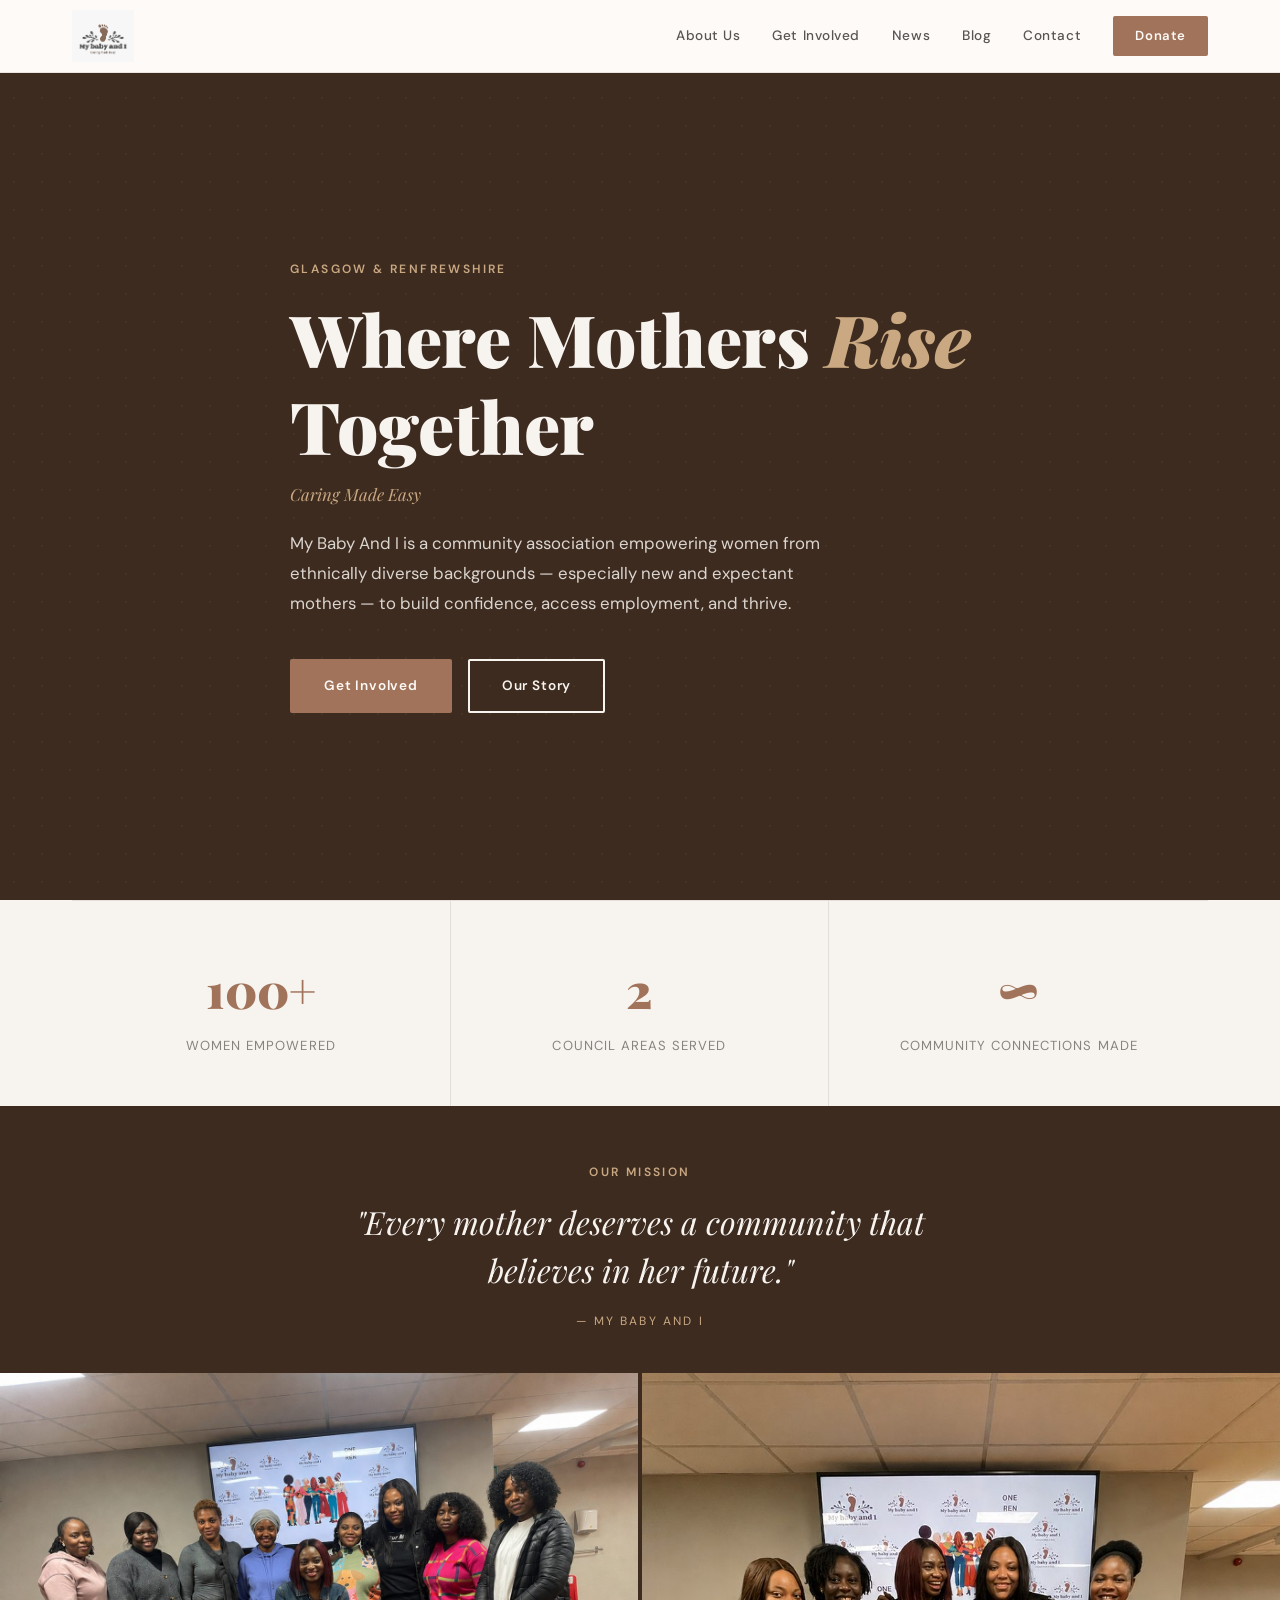
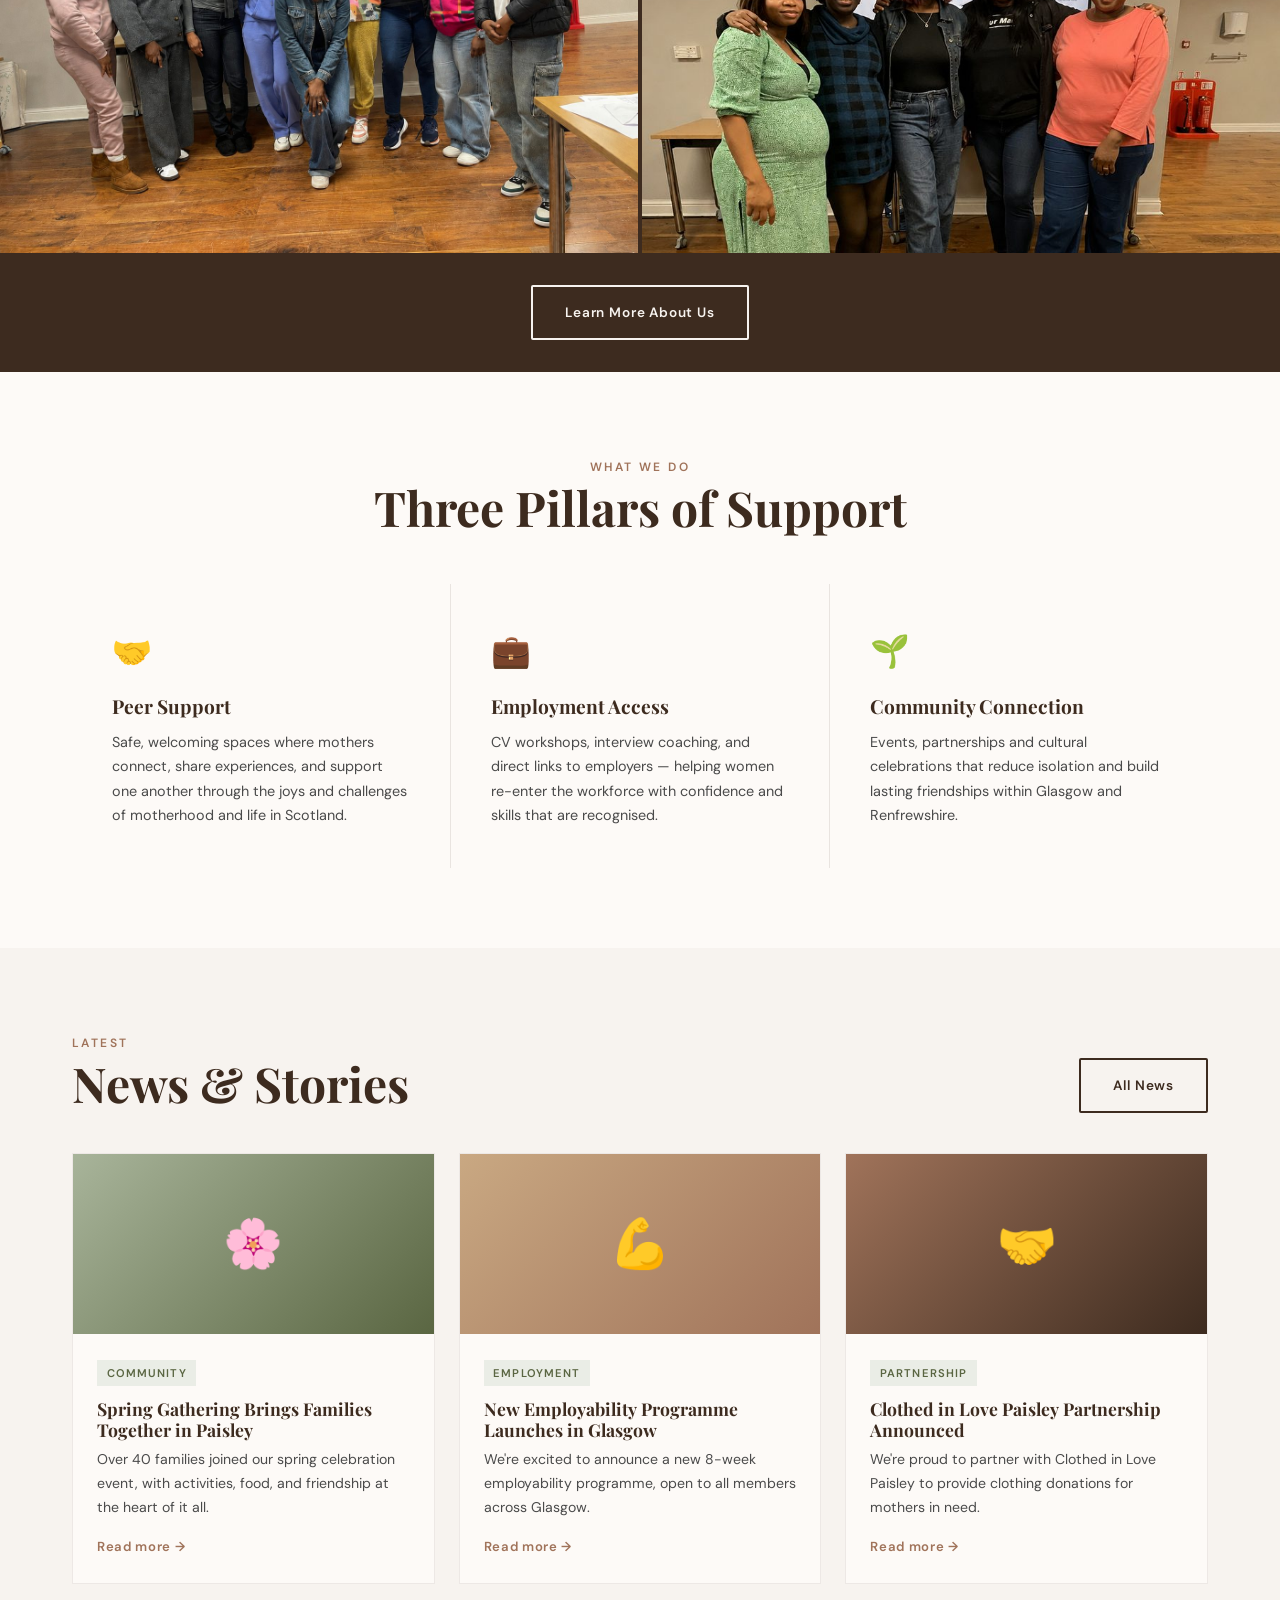
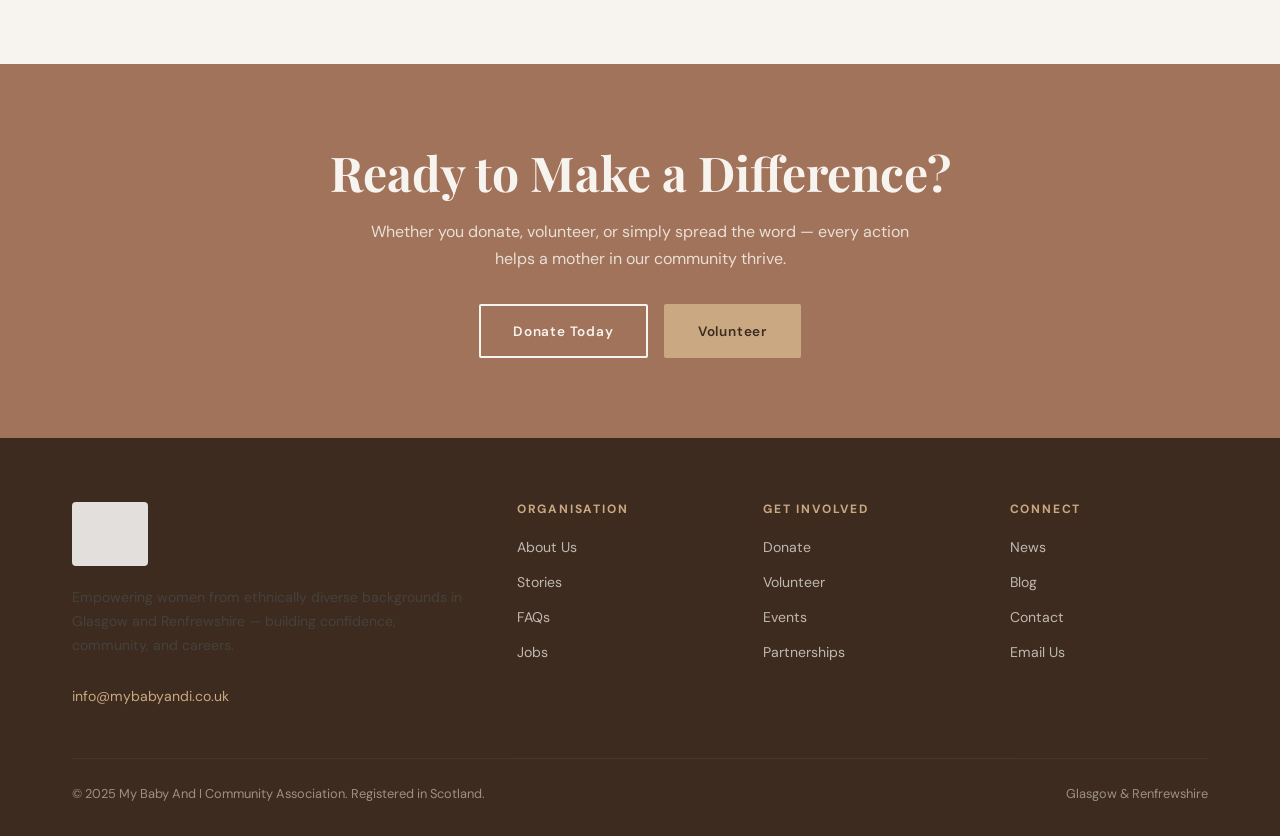
==== commit 282bd990: "Add slider image" ====
--- a/index.html
+++ b/index.html
@@ -7,128 +7,103 @@
   <meta name="description" content="Empowering women from ethnically diverse backgrounds in Glasgow and Renfrewshire. Building confidence, accessing employment, and thriving through peer support."/>
   <link rel="stylesheet" href="css/style.css"/>
   <style>
-    /* ── CLEAN HERO (no photo) ───────────────────── */
-    .hero-clean {
+    /* ── HERO: clean dark, no photo ─────────────── */
+    .hero {
       background: var(--deep-brown);
-      min-height: 88vh;
+      min-height: 100vh;
       display: flex;
       align-items: center;
       padding-top: 72px;
       position: relative;
       overflow: hidden;
     }
-    /* Subtle dot pattern background */
-    .hero-clean::before {
+    .hero::before {
       content: '';
       position: absolute; inset: 0;
-      background-image: radial-gradient(circle, rgba(201,168,130,0.08) 1px, transparent 1px);
+      background-image: radial-gradient(circle, rgba(201,168,130,0.07) 1px, transparent 1px);
       background-size: 28px 28px;
-    }
-    .hero-clean__inner {
+      pointer-events: none;
+    }
+    .hero__inner {
       position: relative; z-index: 2;
       max-width: 1200px; margin: 0 auto;
       padding: 4rem 2rem;
-      display: grid;
-      grid-template-columns: 1fr 1fr;
-      gap: 4rem;
-      align-items: center;
-    }
-    .hero-clean__text h1 { color: var(--cream); margin-bottom: 0.75rem; }
-    .hero-clean__text h1 em { color: var(--sand); font-style: italic; }
-    .hero-clean__tagline {
+    }
+    .hero__inner h1 { color: var(--cream); max-width: 700px; margin-bottom: 0.75rem; }
+    .hero__inner h1 em { color: var(--sand); font-style: italic; }
+    .hero__tagline {
       font-style: italic; color: var(--sand);
       font-size: 1.05rem; margin-bottom: 1.2rem;
       font-family: var(--font-display);
     }
-    .hero-clean__desc {
+    .hero__desc {
       color: rgba(247,243,239,0.85);
-      font-size: 1.05rem; max-width: 480px;
-      margin-bottom: 2.5rem; line-height: 1.8;
-    }
-    /* Right side: key facts */
-    .hero-clean__facts {
-      display: flex; flex-direction: column; gap: 1.5rem;
-    }
-    .hero-fact {
-      border-left: 3px solid var(--sand);
-      padding-left: 1.2rem;
-    }
-    .hero-fact__num {
+      font-size: 1.05rem;
+      max-width: 540px;
+      margin-bottom: 2.5rem;
+      line-height: 1.8;
+    }
+    @media (max-width: 600px) {
+      .hero__inner { padding: 3rem 1.4rem; }
+      .hero__inner h1 { font-size: 2.2rem; }
+    }
+
+    /* ── PHOTO SLIDER MISSION ────────────────────── */
+    /* Quote sits ABOVE the photos on a dark band */
+    .mission-block { background: var(--deep-brown); }
+
+    .mission-quote {
+      text-align: center;
+      padding: 3.5rem 2rem 2.5rem;
+      max-width: 700px;
+      margin: 0 auto;
+    }
+    .mission-quote .eyebrow { color: var(--sand); display: block; margin-bottom: 1rem; }
+    .mission-quote blockquote {
       font-family: var(--font-display);
-      font-size: 2.2rem; font-weight: 900;
-      color: var(--sand); line-height: 1;
-    }
-    .hero-fact__label {
-      font-size: 0.82rem; letter-spacing: 0.1em;
-      text-transform: uppercase; color: rgba(247,243,239,0.6);
-      margin-top: 0.2rem;
-    }
-    @media (max-width: 768px) {
-      .hero-clean__inner { grid-template-columns: 1fr; gap: 2.5rem; }
-      .hero-clean__facts { flex-direction: row; flex-wrap: wrap; gap: 1rem; }
-    }
-
-    /* ── PHOTO SLIDER MISSION ────────────────────── */
-    .mission-slider {
-      position: relative;
-      min-height: 560px;
-      display: flex;
-      align-items: center;
+      font-size: clamp(1.4rem, 3vw, 2rem);
+      font-style: italic;
+      color: var(--cream);
+      line-height: 1.5;
+      margin: 0 0 0.75rem;
+    }
+    .mission-quote cite {
+      font-size: 0.75rem;
+      letter-spacing: 0.18em;
+      text-transform: uppercase;
+      color: var(--sand);
+      font-style: normal;
+    }
+
+    /* Photos sit BELOW the quote, side by side, no overlay */
+    .mission-photos {
+      display: grid;
+      grid-template-columns: 1fr 1fr;
+      gap: 4px;
+      max-height: 480px;
       overflow: hidden;
     }
-    @media (max-width: 768px) {
-      .mission-slider { min-height: 480px; }
-    }
-
-    /* Slides */
-    .ms-slide {
-      position: absolute; inset: 0;
-      background-size: cover;
-      background-repeat: no-repeat;
-      background-position: center 20%;
-      opacity: 0;
-      transition: opacity 1.6s ease-in-out;
-    }
-    .ms-slide.active { opacity: 1; }
-
-    /* Dark overlay so quote text is always readable */
-    .ms-overlay {
-      position: absolute; inset: 0; z-index: 2;
-      background: rgba(25, 15, 8, 0.65);
-    }
-
-    /* Quote content */
-    .ms-content {
-      position: relative; z-index: 3;
-      max-width: 700px; margin: 0 auto;
-      padding: 5rem 2rem;
+    .mission-photo {
+      width: 100%; height: 480px;
+      object-fit: cover;
+      object-position: center 15%;
+      display: block;
+      transition: transform 0.6s ease;
+    }
+    .mission-photo:hover { transform: scale(1.02); }
+
+    @media (max-width: 640px) {
+      .mission-photos { grid-template-columns: 1fr; max-height: none; }
+      .mission-photo { height: 300px; }
+      .mission-quote { padding: 2.5rem 1.4rem 2rem; }
+    }
+
+    /* CTA below photos */
+    .mission-cta {
+      background: var(--deep-brown);
       text-align: center;
-    }
-    .ms-quote {
-      font-family: var(--font-display);
-      font-size: clamp(1.5rem, 3.5vw, 2.2rem);
-      font-style: italic; color: var(--cream);
-      line-height: 1.45; margin-bottom: 1rem;
-    }
-    .ms-credit {
-      font-size: 0.78rem; letter-spacing: 0.18em;
-      text-transform: uppercase; color: var(--sand);
-      margin-bottom: 2.5rem; display: block;
-    }
-
-    /* Dots */
-    .ms-dots {
-      display: flex; justify-content: center; gap: 0.6rem;
-      margin-top: 0.5rem;
-    }
-    .ms-dot {
-      width: 9px; height: 9px; border-radius: 50%;
-      background: rgba(247,243,239,0.3);
-      border: 1.5px solid rgba(247,243,239,0.55);
-      cursor: pointer; padding: 0;
-      transition: background 0.3s, transform 0.3s;
-    }
-    .ms-dot.active { background: var(--sand); border-color: var(--sand); transform: scale(1.3); }
+      padding: 2rem;
+    }
   </style>
 </head>
 <body>
@@ -136,124 +111,82 @@
 <div id="nav-placeholder"></div>
 
 <!-- ── CLEAN HERO ─────────────────────────────── -->
-<section class="hero-clean">
-  <div class="hero-clean__inner">
-    <div class="hero-clean__text">
-      <span class="eyebrow" style="color:var(--sand);display:block;margin-bottom:1rem;">Glasgow &amp; Renfrewshire</span>
-      <h1>Where Mothers <em>Rise</em> Together</h1>
-      <p class="hero-clean__tagline">Caring Made Easy</p>
-      <p class="hero-clean__desc">My Baby And I is a community association empowering women from ethnically diverse backgrounds — especially new and expectant mothers — to build confidence, access employment, and thrive.</p>
-      <div style="display:flex;gap:1rem;flex-wrap:wrap;">
-        <a href="get-involved.html" class="btn btn--primary">Get Involved</a>
-        <a href="about.html" class="btn btn--outline">Our Story</a>
-      </div>
-    </div>
-    <div class="hero-clean__facts">
-      <div class="hero-fact">
-        <div class="hero-fact__num">100+</div>
-        <div class="hero-fact__label">Women Empowered</div>
-      </div>
-      <div class="hero-fact">
-        <div class="hero-fact__num">2</div>
-        <div class="hero-fact__label">Council Areas Served</div>
-      </div>
-      <div class="hero-fact">
-        <div class="hero-fact__num">Glasgow &amp; Renfrewshire</div>
-        <div class="hero-fact__label">Our Communities</div>
-      </div>
-      <div class="hero-fact">
-        <div class="hero-fact__num">Free</div>
-        <div class="hero-fact__label">All Services &amp; Support</div>
-      </div>
-    </div>
-  </div>
-</section>
-
-<!-- ── STATS BAR ───────────────────────────────── -->
+<section class="hero">
+  <div class="hero__inner">
+    <span class="eyebrow" style="color:var(--sand);display:block;margin-bottom:1rem;">Glasgow &amp; Renfrewshire</span>
+    <h1>Where Mothers <em>Rise</em> Together</h1>
+    <p class="hero__tagline">Caring Made Easy</p>
+    <p class="hero__desc">My Baby And I is a community association empowering women from ethnically diverse backgrounds — especially new and expectant mothers — to build confidence, access employment, and thrive.</p>
+    <div style="display:flex;gap:1rem;flex-wrap:wrap;">
+      <a href="get-involved.html" class="btn btn--primary">Get Involved</a>
+      <a href="about.html" class="btn btn--outline">Our Story</a>
+    </div>
+  </div>
+</section>
+
+<!-- ── STATS ──────────────────────────────────── -->
 <section class="section--cream" style="padding:0;">
   <div class="container">
     <div class="stats">
       <div class="stat fade-up"><span class="stat__num">100+</span><span class="stat__label">Women Empowered</span></div>
       <div class="stat fade-up"><span class="stat__num">2</span><span class="stat__label">Council Areas Served</span></div>
-      <div class="stat fade-up"><span class="stat__num">Free</span><span class="stat__label">All Our Services</span></div>
-    </div>
-  </div>
-</section>
-
-<!-- ── PHOTO SLIDER MISSION ───────────────────── -->
-<section class="mission-slider">
-  <!-- Background slides — your real community photos -->
-  <div class="ms-slide active" style="background-image:url('images/hero-community.jpg');"></div>
-  <div class="ms-slide"        style="background-image:url('images/about-community.jpg');background-position:center 10%;"></div>
-
-  <div class="ms-overlay"></div>
-
-  <div class="ms-content">
-    <span class="eyebrow" style="color:var(--sand);display:block;margin-bottom:1.5rem;">Our Mission</span>
-    <p class="ms-quote">"Every mother deserves a community that believes in her future."</p>
-    <span class="ms-credit">— My Baby And I</span>
-    <a href="about.html" class="btn btn--outline" style="display:inline-block;">Learn More About Us</a>
-    <div class="ms-dots" style="margin-top:2rem;">
-      <button class="ms-dot active" onclick="msGoTo(0)" aria-label="Photo 1"></button>
-      <button class="ms-dot"        onclick="msGoTo(1)" aria-label="Photo 2"></button>
-    </div>
-  </div>
-</section>
-
-<script>
-(function(){
-  const slides = document.querySelectorAll('.ms-slide');
-  const dots   = document.querySelectorAll('.ms-dot');
-  let cur = 0, timer;
-  function msGoTo(n){
-    slides[cur].classList.remove('active');
-    dots[cur].classList.remove('active');
-    cur = (n + slides.length) % slides.length;
-    slides[cur].classList.add('active');
-    dots[cur].classList.add('active');
-    clearInterval(timer);
-    timer = setInterval(next, 5500);
-  }
-  function next(){ msGoTo(cur + 1); }
-  window.msGoTo = msGoTo;
-  timer = setInterval(next, 5500);
-})();
-</script>
-
-<!-- ── MISSION TEXT ────────────────────────────── -->
+      <div class="stat fade-up"><span class="stat__num">∞</span><span class="stat__label">Community Connections Made</span></div>
+    </div>
+  </div>
+</section>
+
+<!-- ── MISSION + PHOTOS ───────────────────────── -->
+<div class="mission-block">
+
+  <!-- Quote first, clearly readable on dark background -->
+  <div class="mission-quote">
+    <span class="eyebrow">Our Mission</span>
+    <blockquote>"Every mother deserves a community that believes in her future."</blockquote>
+    <cite>— My Baby And I</cite>
+  </div>
+
+  <!-- Both photos side by side, full colour, no text on top -->
+  <div class="mission-photos">
+    <img src="images/hero-community.jpg"  class="mission-photo" alt="My Baby And I community gathering — group of women at a community event"/>
+    <img src="images/about-community.jpg" class="mission-photo" alt="My Baby And I members — women smiling together at a community session"/>
+  </div>
+
+  <!-- Small CTA below photos -->
+  <div class="mission-cta">
+    <a href="about.html" class="btn btn--outline">Learn More About Us</a>
+  </div>
+
+</div>
+
+<!-- ── PILLARS ────────────────────────────────── -->
+<section class="section">
+  <div class="container">
+    <div style="text-align:center;margin-bottom:3rem;" class="fade-up">
+      <span class="eyebrow">What We Do</span>
+      <h2>Three Pillars of Support</h2>
+    </div>
+    <div class="pillars">
+      <div class="pillar fade-up">
+        <div class="pillar__icon">🤝</div>
+        <h3>Peer Support</h3>
+        <p>Safe, welcoming spaces where mothers connect, share experiences, and support one another through the joys and challenges of motherhood and life in Scotland.</p>
+      </div>
+      <div class="pillar fade-up">
+        <div class="pillar__icon">💼</div>
+        <h3>Employment Access</h3>
+        <p>CV workshops, interview coaching, and direct links to employers — helping women re-enter the workforce with confidence and skills that are recognised.</p>
+      </div>
+      <div class="pillar fade-up">
+        <div class="pillar__icon">🌱</div>
+        <h3>Community Connection</h3>
+        <p>Events, partnerships and cultural celebrations that reduce isolation and build lasting friendships within Glasgow and Renfrewshire.</p>
+      </div>
+    </div>
+  </div>
+</section>
+
+<!-- ── LATEST NEWS ─────────────────────────────── -->
 <section class="section section--cream">
-  <div class="container">
-    <div style="display:grid;grid-template-columns:1fr 1fr;gap:4rem;align-items:center;" class="fade-up">
-      <div>
-        <span class="eyebrow">What We Do</span>
-        <h2 style="margin-top:0.5rem;margin-bottom:1.2rem;">Built By Women, For Women</h2>
-        <p>We exist to break down the barriers that women from ethnically diverse backgrounds face — isolation, language, lack of networks, and limited access to opportunity.</p>
-        <p style="margin-top:1rem;">Through peer support, mentoring, employability workshops, and community events, we help new and expectant mothers find their footing, their voice, and their future in Scotland.</p>
-        <a href="about.html" class="btn btn--dark" style="margin-top:1.5rem;display:inline-block;">Learn More About Us</a>
-      </div>
-      <div style="display:flex;flex-direction:column;gap:1.5rem;">
-        <div style="padding:1.5rem;background:var(--warm-white);border-left:4px solid var(--terracotta);">
-          <div style="font-size:1.5rem;margin-bottom:0.5rem;">🤝</div>
-          <h4>Peer Support</h4>
-          <p style="font-size:0.9rem;margin-top:0.3rem;">Safe, welcoming spaces where mothers connect and support one another.</p>
-        </div>
-        <div style="padding:1.5rem;background:var(--warm-white);border-left:4px solid var(--sand);">
-          <div style="font-size:1.5rem;margin-bottom:0.5rem;">💼</div>
-          <h4>Employment Access</h4>
-          <p style="font-size:0.9rem;margin-top:0.3rem;">CV workshops, interview coaching, and direct links to employers.</p>
-        </div>
-        <div style="padding:1.5rem;background:var(--warm-white);border-left:4px solid var(--olive);">
-          <div style="font-size:1.5rem;margin-bottom:0.5rem;">🌱</div>
-          <h4>Community Connection</h4>
-          <p style="font-size:0.9rem;margin-top:0.3rem;">Events and partnerships that reduce isolation and build lasting bonds.</p>
-        </div>
-      </div>
-    </div>
-  </div>
-</section>
-
-<!-- ── LATEST NEWS ─────────────────────────────── -->
-<section class="section">
   <div class="container">
     <div style="display:flex;justify-content:space-between;align-items:flex-end;margin-bottom:2.5rem;" class="fade-up">
       <div><span class="eyebrow">Latest</span><h2>News &amp; Stories</h2></div>
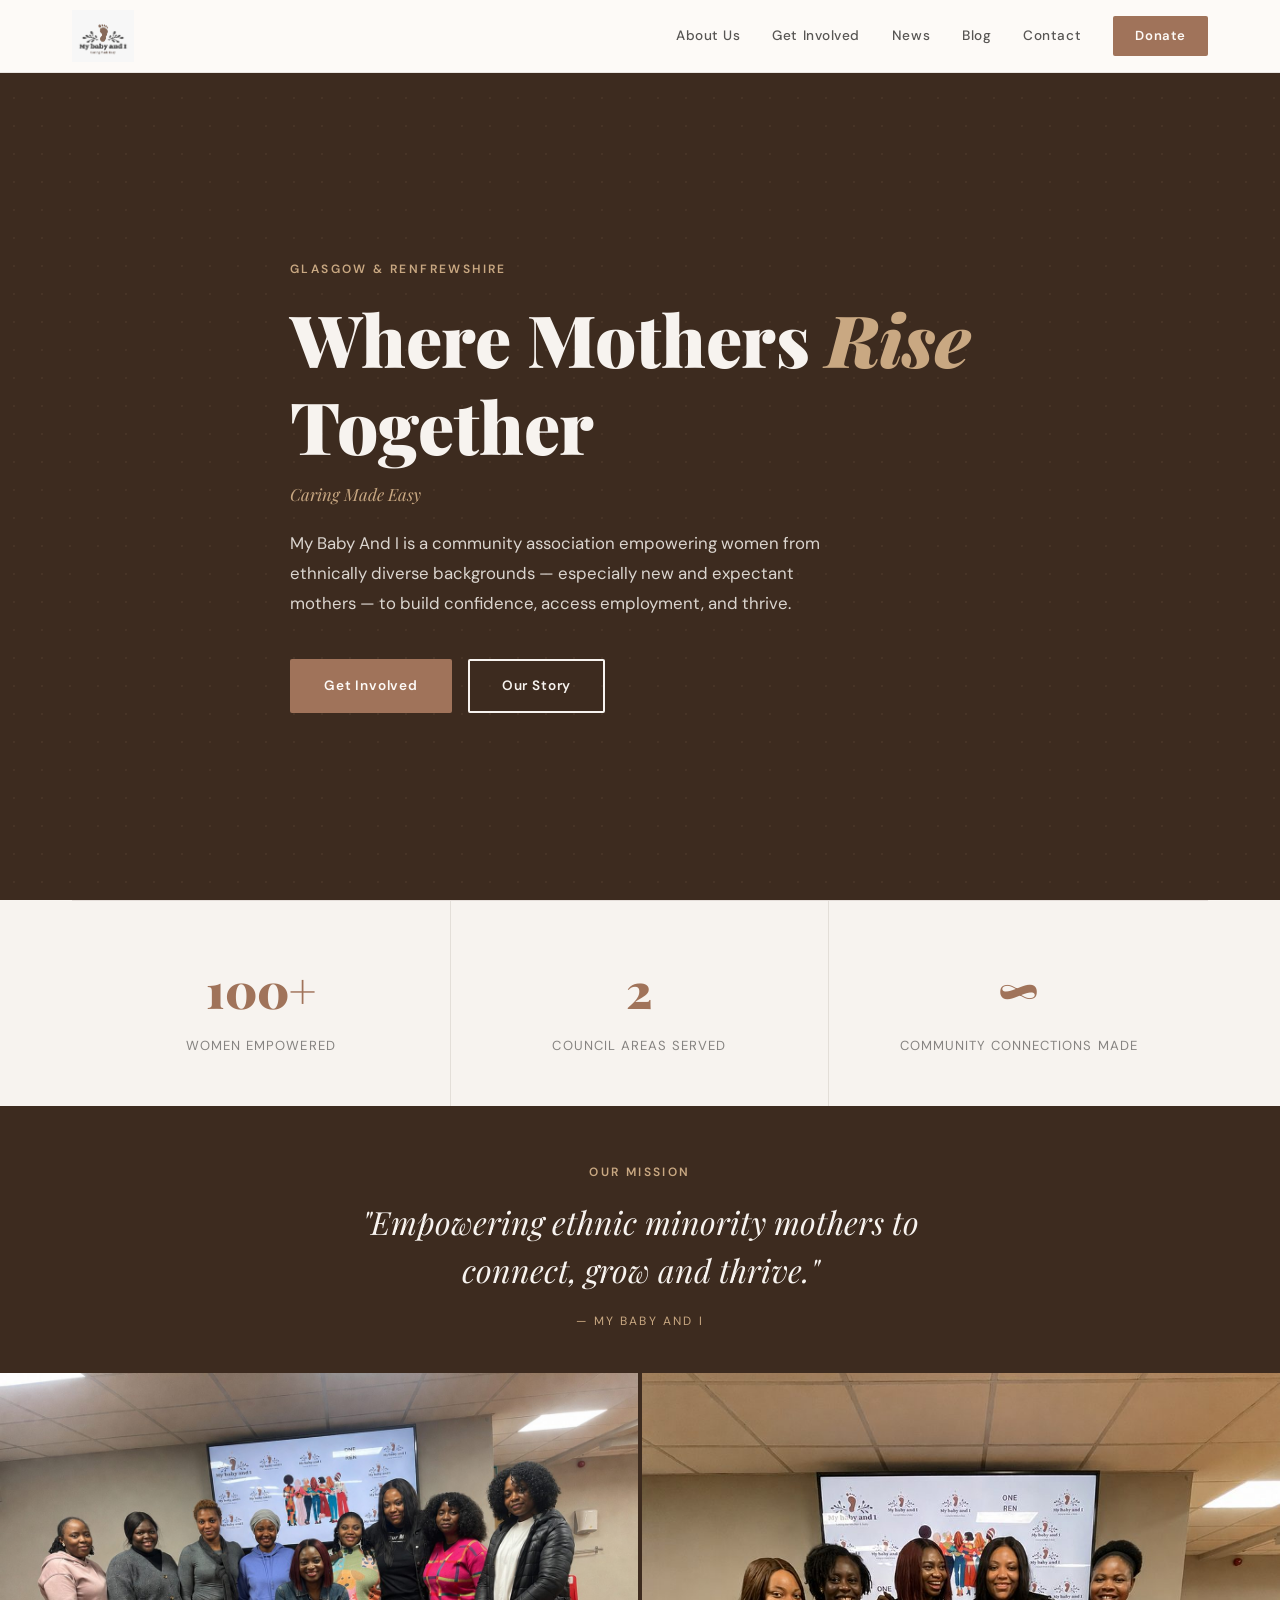
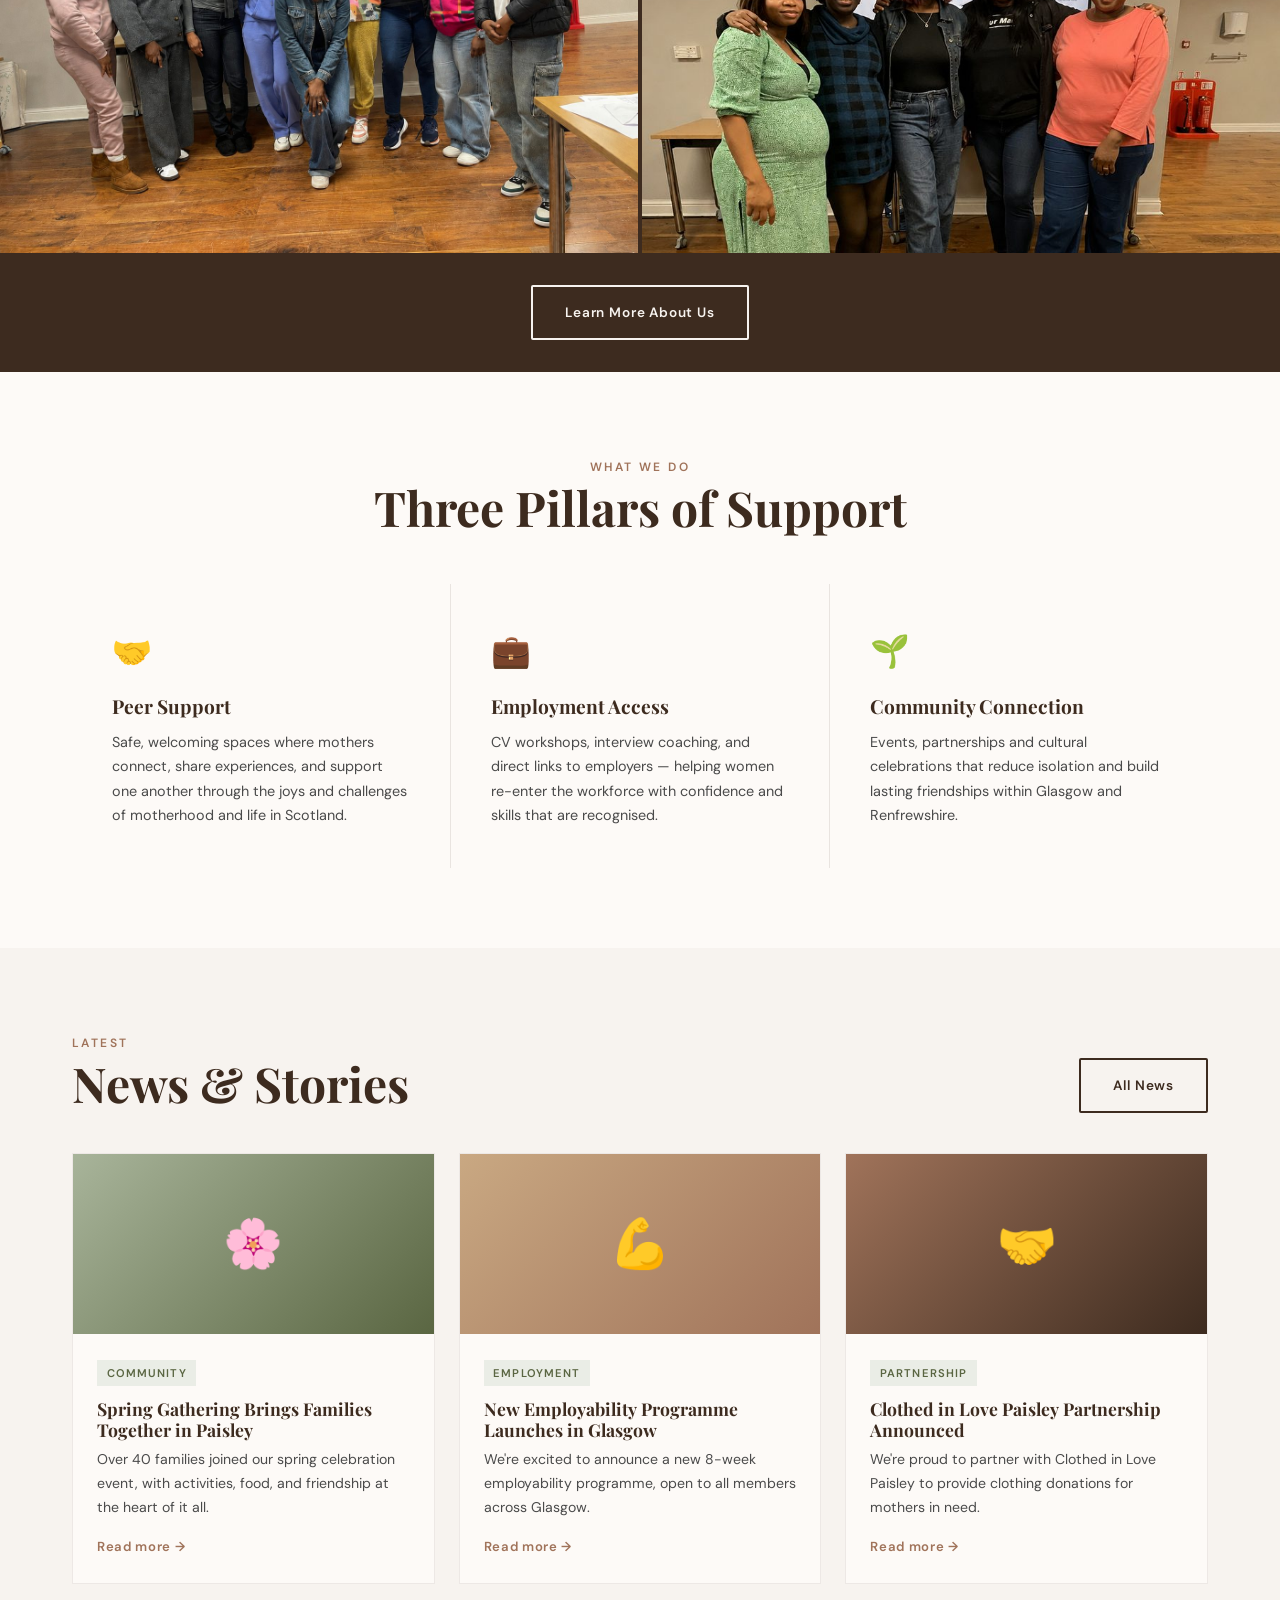
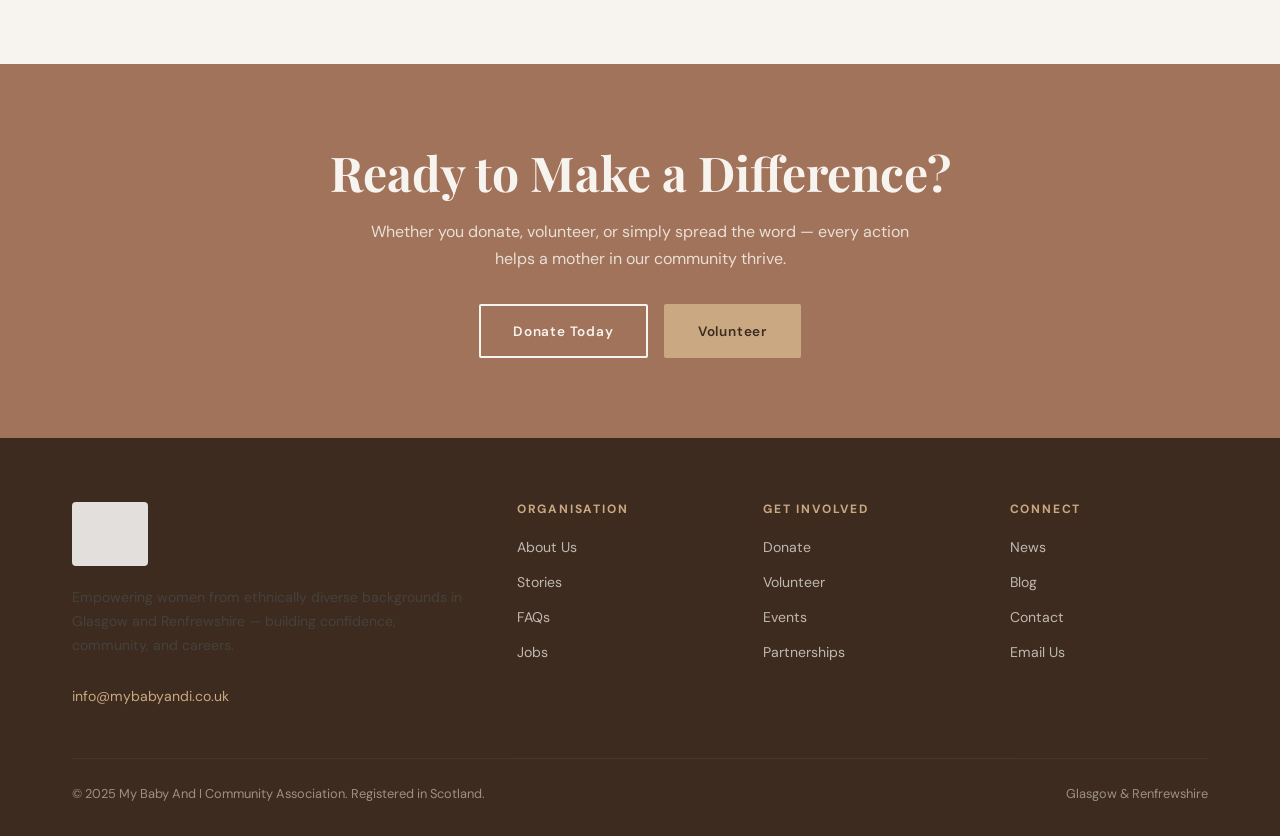
==== commit ca2e0199: "Add files to update mission" ====
--- a/index.html
+++ b/index.html
@@ -141,7 +141,7 @@
   <!-- Quote first, clearly readable on dark background -->
   <div class="mission-quote">
     <span class="eyebrow">Our Mission</span>
-    <blockquote>"Every mother deserves a community that believes in her future."</blockquote>
+    <blockquote>"Empowering ethnic minority mothers to connect, grow and thrive."</blockquote>
     <cite>— My Baby And I</cite>
   </div>
 
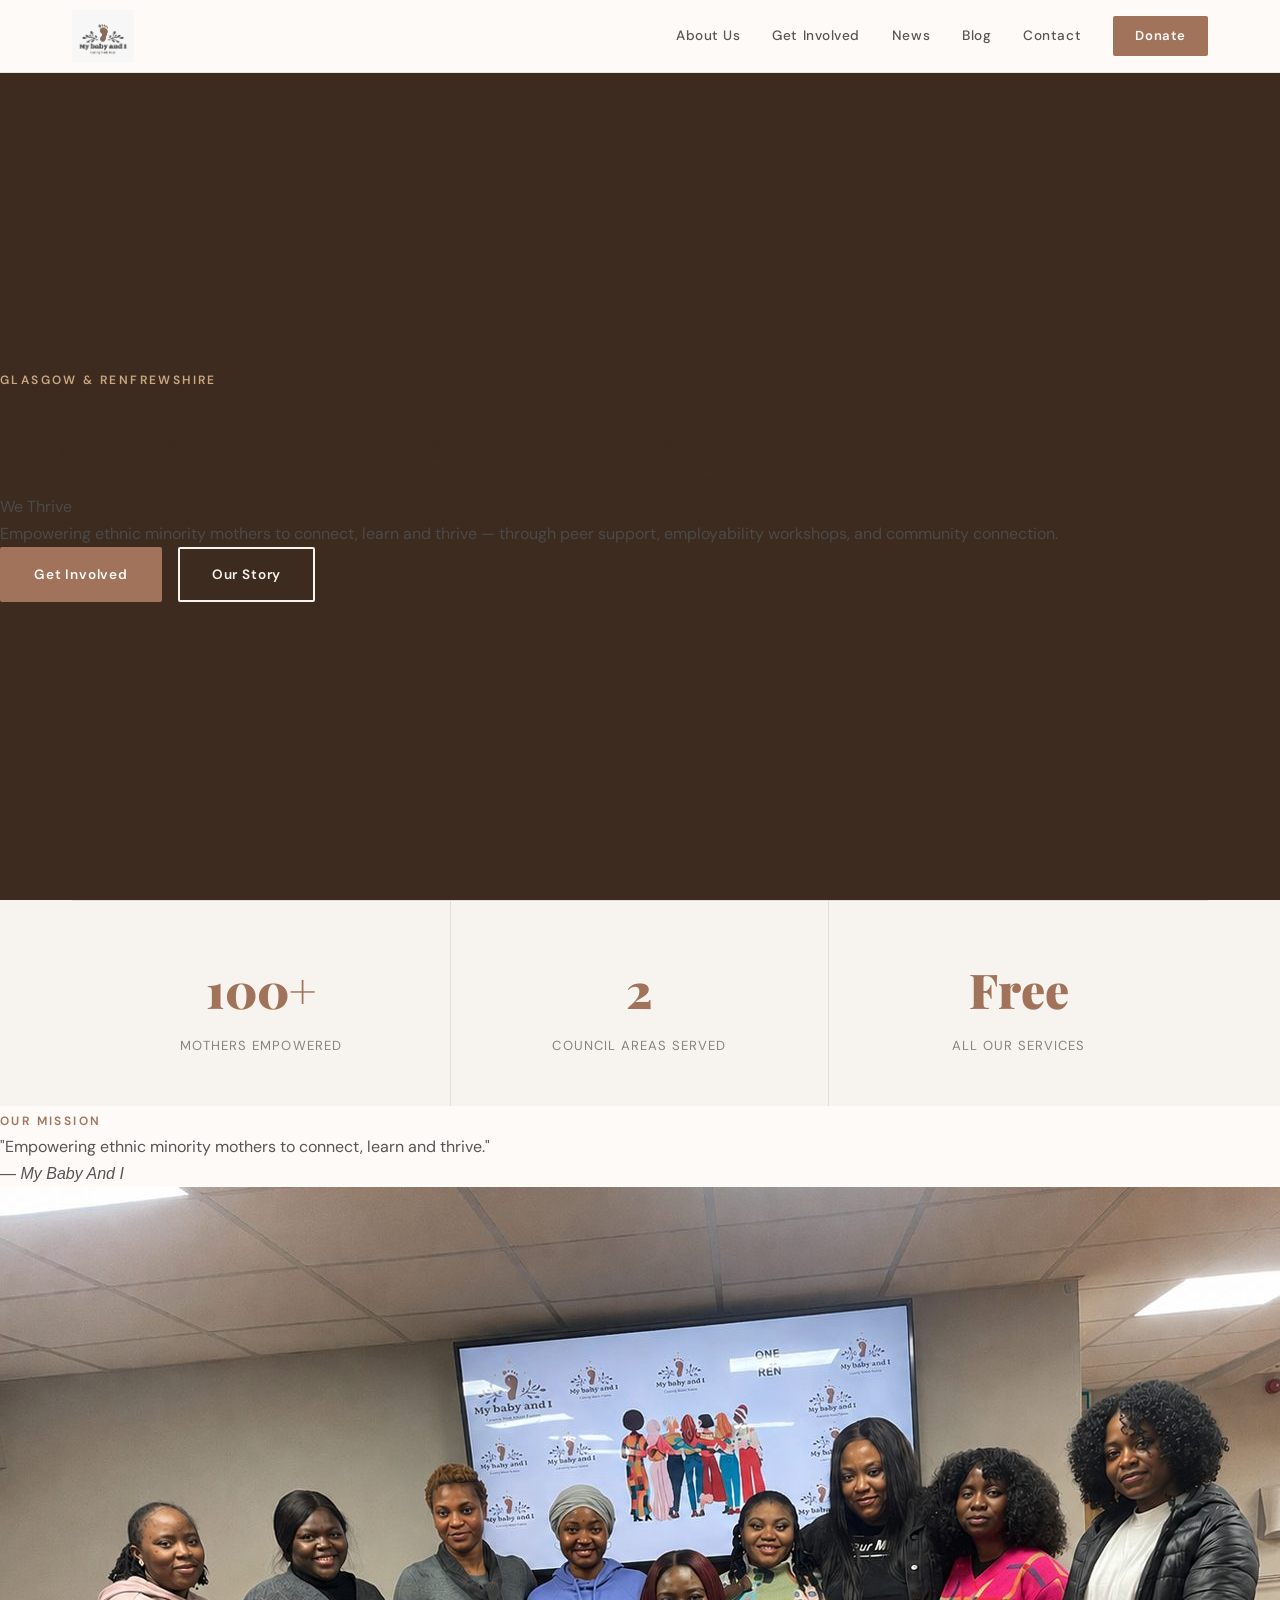
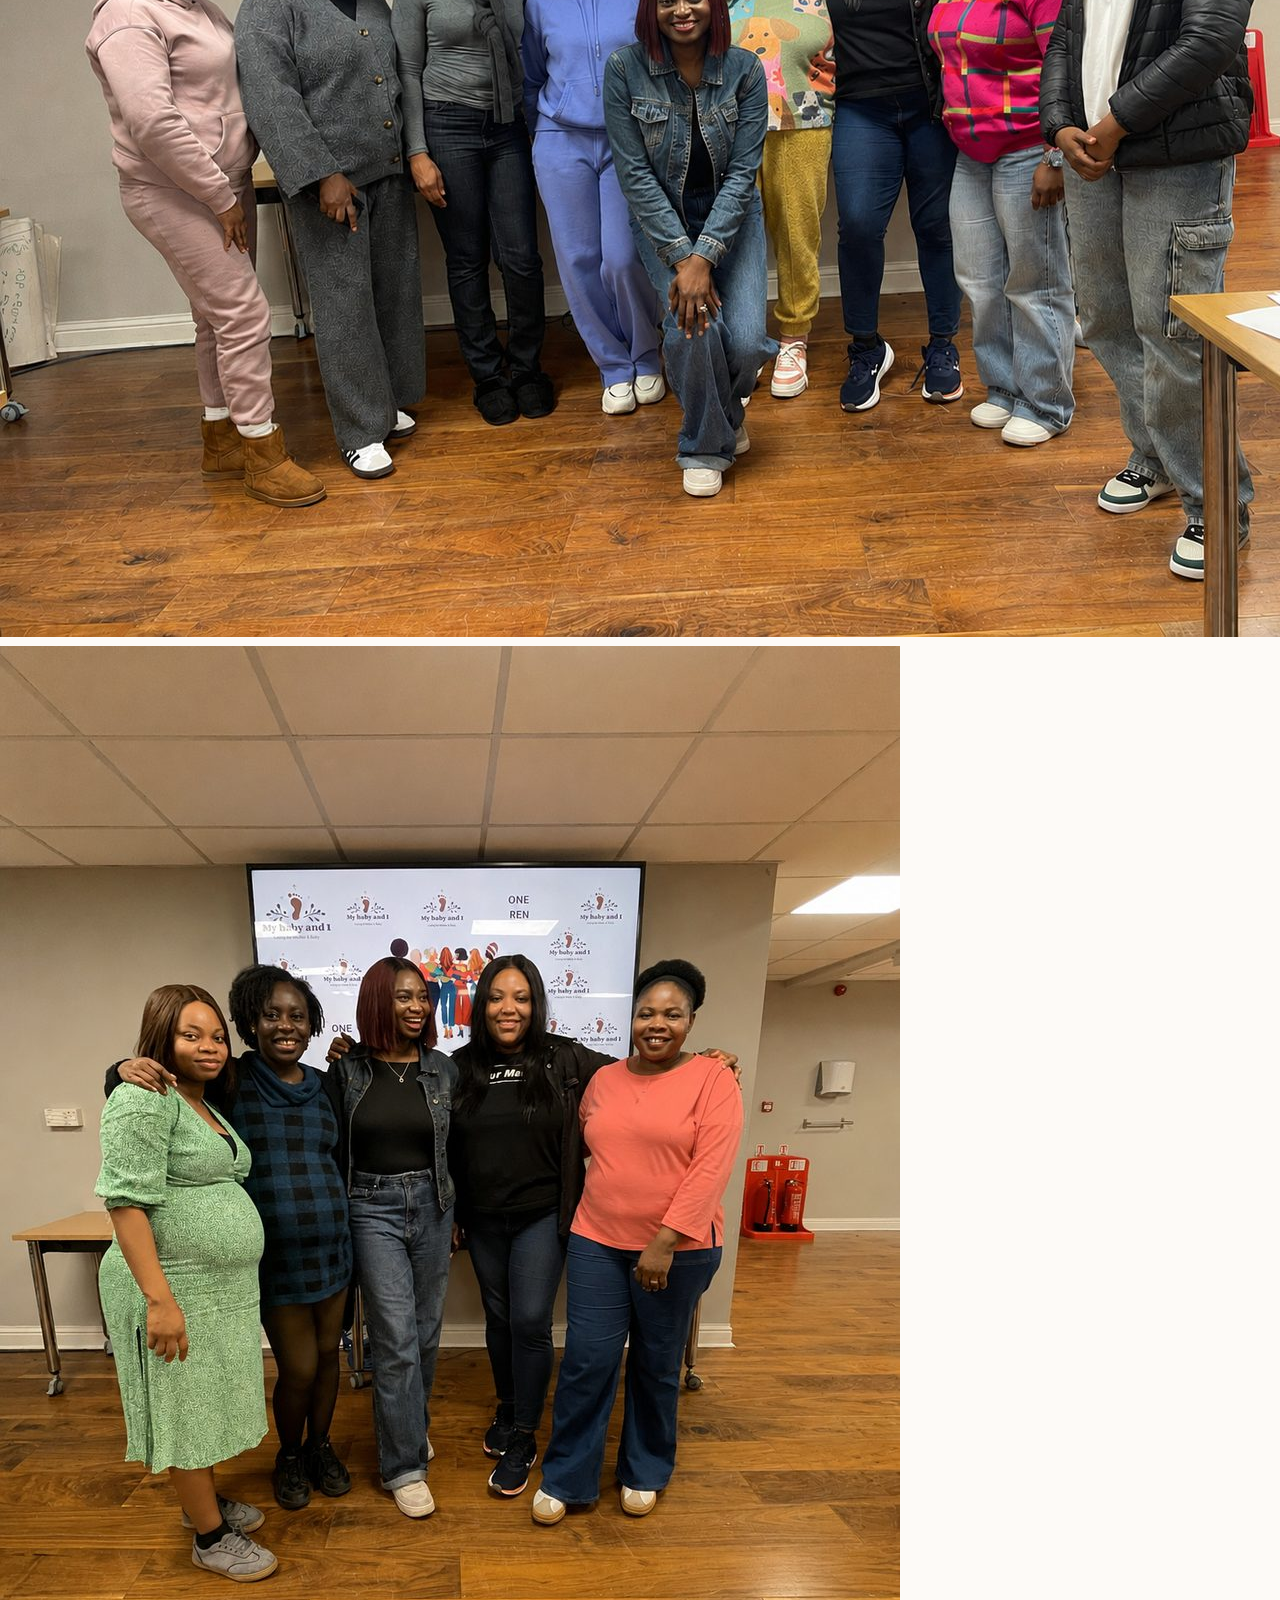
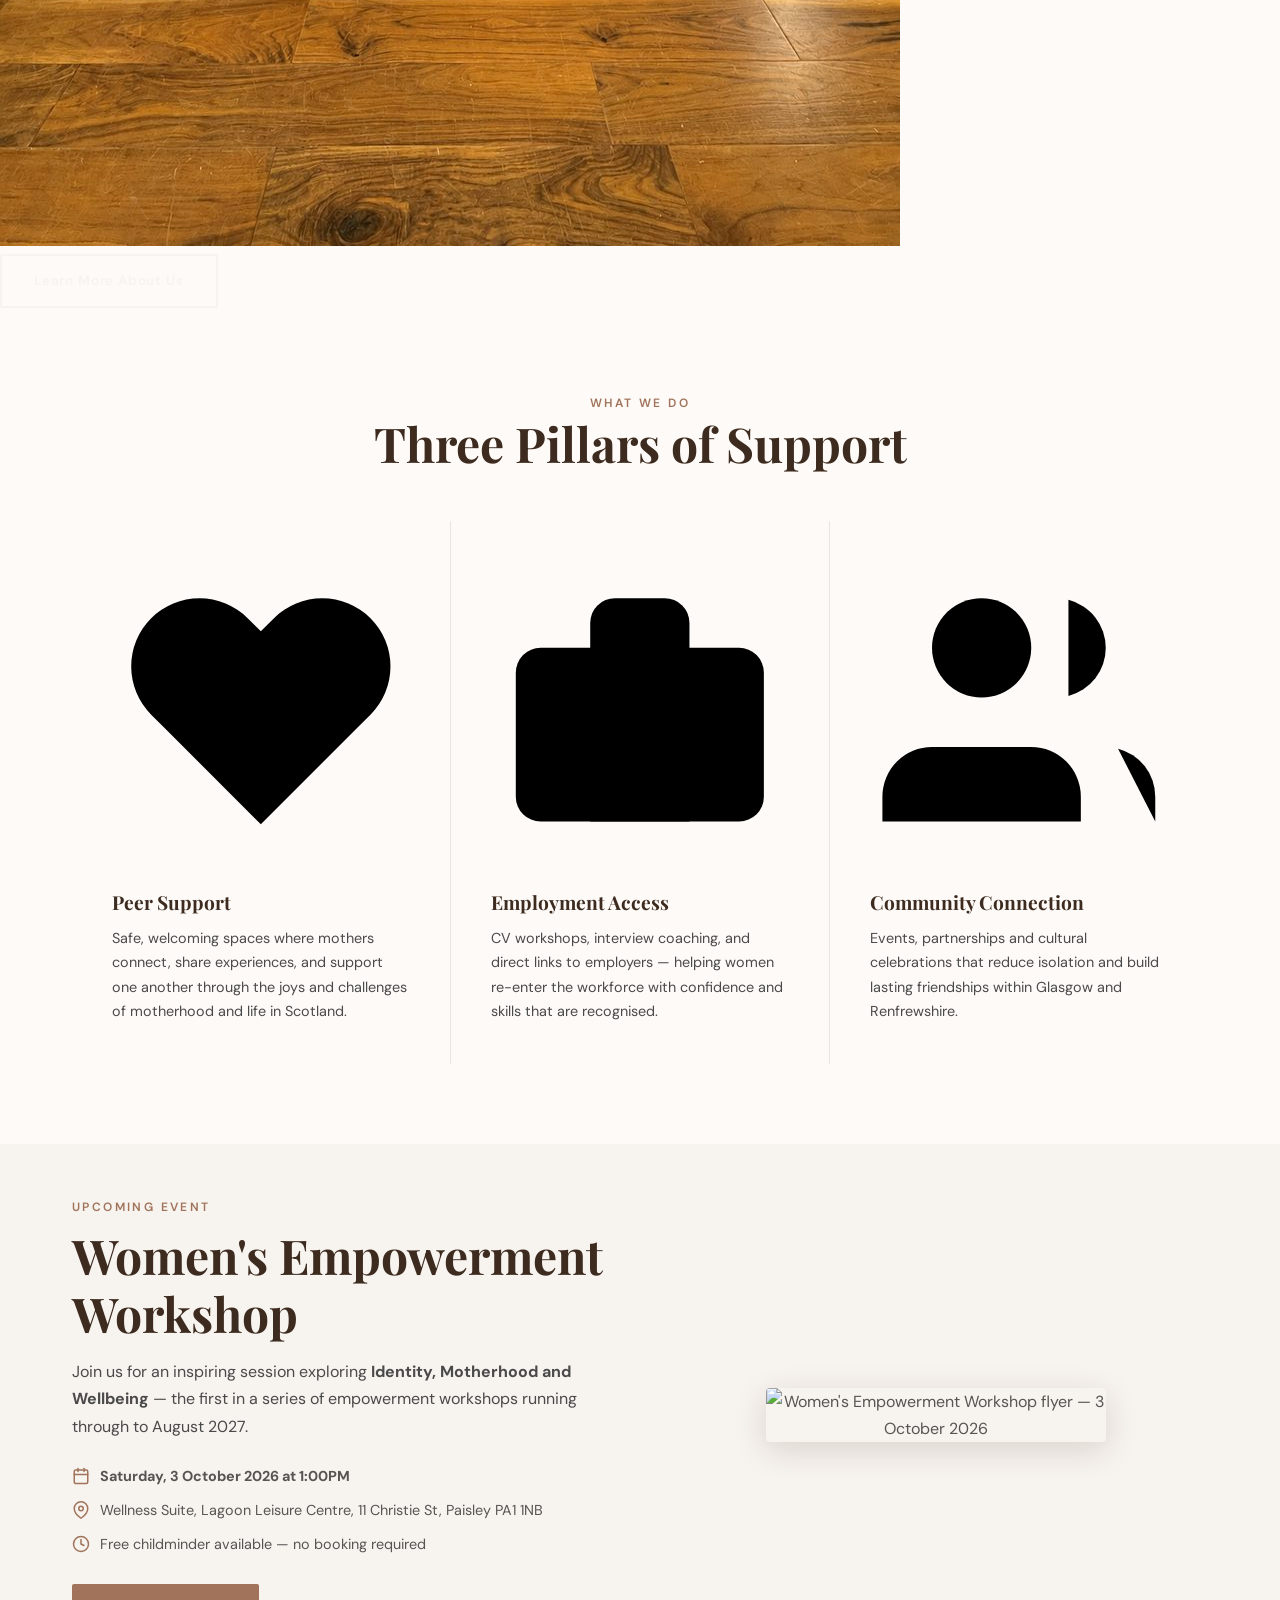
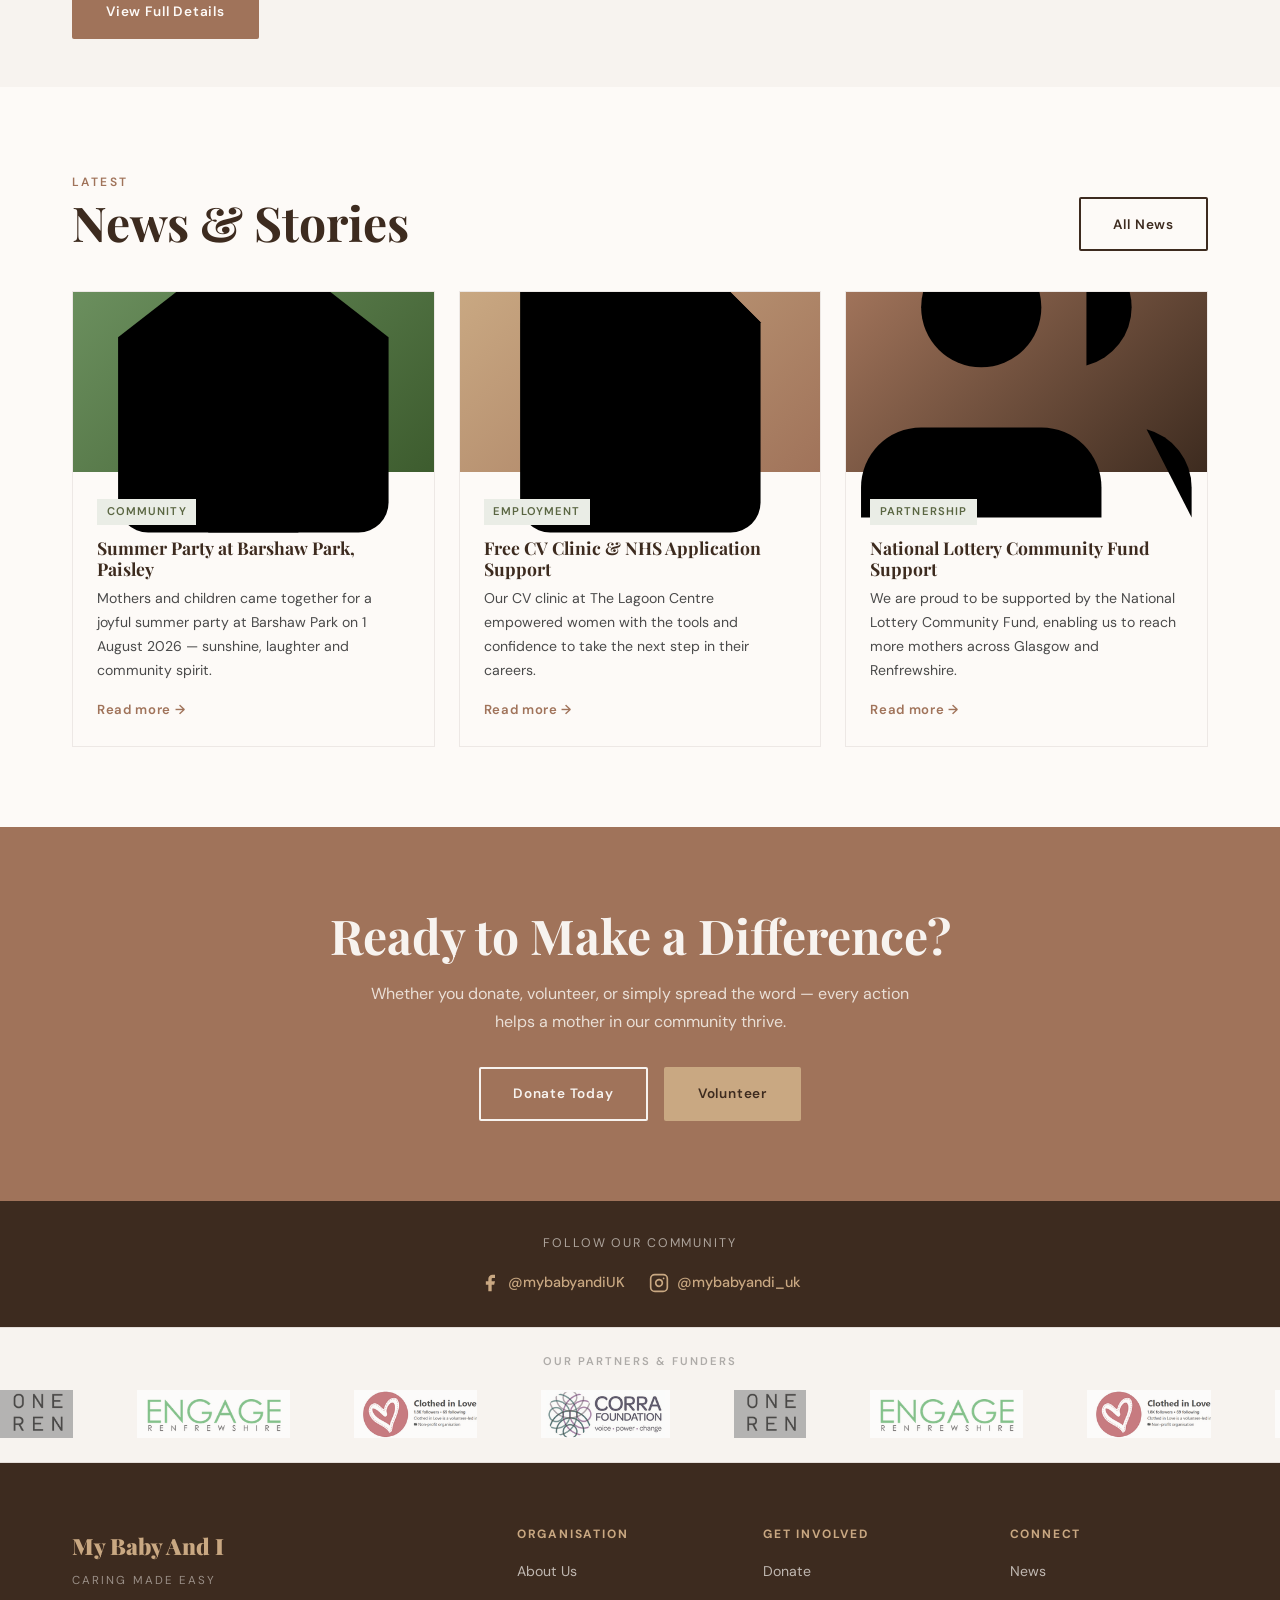
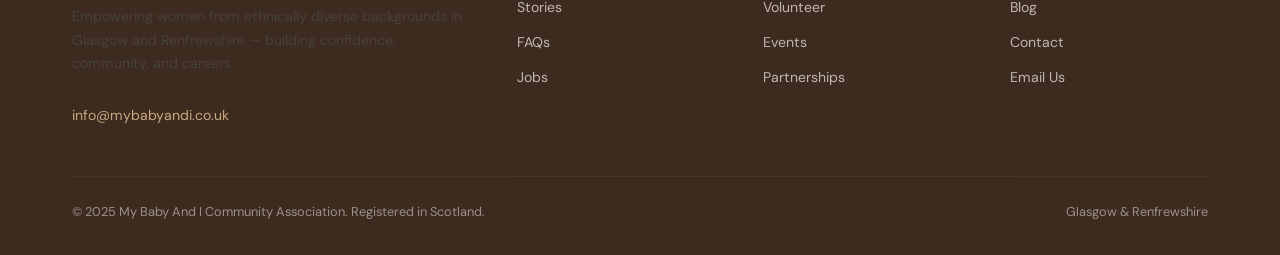
==== commit 1ee1d9d3: "Add files via upload" ====
--- a/index.html
+++ b/index.html
@@ -2,121 +2,22 @@
 <html lang="en">
 <head>
   <meta charset="UTF-8"/>
-  <meta name="viewport" content="width=device-width, initial-scale=1.0"/>
-  <title>My Baby And I | Community Association — Glasgow &amp; Renfrewshire</title>
-  <meta name="description" content="Empowering women from ethnically diverse backgrounds in Glasgow and Renfrewshire. Building confidence, accessing employment, and thriving through peer support."/>
+  <meta name="viewport" content="width=device-width, initial-scale=1.0, viewport-fit=cover"/>
+  <title>My Baby And I | We Thrive — Glasgow &amp; Renfrewshire</title>
+  <meta name="description" content="Empowering ethnic minority mothers to connect, learn and thrive in Glasgow and Renfrewshire. Free peer support, employability workshops and community events."/>
   <link rel="stylesheet" href="css/style.css"/>
-  <style>
-    /* ── HERO: clean dark, no photo ─────────────── */
-    .hero {
-      background: var(--deep-brown);
-      min-height: 100vh;
-      display: flex;
-      align-items: center;
-      padding-top: 72px;
-      position: relative;
-      overflow: hidden;
-    }
-    .hero::before {
-      content: '';
-      position: absolute; inset: 0;
-      background-image: radial-gradient(circle, rgba(201,168,130,0.07) 1px, transparent 1px);
-      background-size: 28px 28px;
-      pointer-events: none;
-    }
-    .hero__inner {
-      position: relative; z-index: 2;
-      max-width: 1200px; margin: 0 auto;
-      padding: 4rem 2rem;
-    }
-    .hero__inner h1 { color: var(--cream); max-width: 700px; margin-bottom: 0.75rem; }
-    .hero__inner h1 em { color: var(--sand); font-style: italic; }
-    .hero__tagline {
-      font-style: italic; color: var(--sand);
-      font-size: 1.05rem; margin-bottom: 1.2rem;
-      font-family: var(--font-display);
-    }
-    .hero__desc {
-      color: rgba(247,243,239,0.85);
-      font-size: 1.05rem;
-      max-width: 540px;
-      margin-bottom: 2.5rem;
-      line-height: 1.8;
-    }
-    @media (max-width: 600px) {
-      .hero__inner { padding: 3rem 1.4rem; }
-      .hero__inner h1 { font-size: 2.2rem; }
-    }
-
-    /* ── PHOTO SLIDER MISSION ────────────────────── */
-    /* Quote sits ABOVE the photos on a dark band */
-    .mission-block { background: var(--deep-brown); }
-
-    .mission-quote {
-      text-align: center;
-      padding: 3.5rem 2rem 2.5rem;
-      max-width: 700px;
-      margin: 0 auto;
-    }
-    .mission-quote .eyebrow { color: var(--sand); display: block; margin-bottom: 1rem; }
-    .mission-quote blockquote {
-      font-family: var(--font-display);
-      font-size: clamp(1.4rem, 3vw, 2rem);
-      font-style: italic;
-      color: var(--cream);
-      line-height: 1.5;
-      margin: 0 0 0.75rem;
-    }
-    .mission-quote cite {
-      font-size: 0.75rem;
-      letter-spacing: 0.18em;
-      text-transform: uppercase;
-      color: var(--sand);
-      font-style: normal;
-    }
-
-    /* Photos sit BELOW the quote, side by side, no overlay */
-    .mission-photos {
-      display: grid;
-      grid-template-columns: 1fr 1fr;
-      gap: 4px;
-      max-height: 480px;
-      overflow: hidden;
-    }
-    .mission-photo {
-      width: 100%; height: 480px;
-      object-fit: cover;
-      object-position: center 15%;
-      display: block;
-      transition: transform 0.6s ease;
-    }
-    .mission-photo:hover { transform: scale(1.02); }
-
-    @media (max-width: 640px) {
-      .mission-photos { grid-template-columns: 1fr; max-height: none; }
-      .mission-photo { height: 300px; }
-      .mission-quote { padding: 2.5rem 1.4rem 2rem; }
-    }
-
-    /* CTA below photos */
-    .mission-cta {
-      background: var(--deep-brown);
-      text-align: center;
-      padding: 2rem;
-    }
-  </style>
 </head>
 <body>
 
 <div id="nav-placeholder"></div>
 
-<!-- ── CLEAN HERO ─────────────────────────────── -->
+<!-- ── HERO ─────────────────────────────────────── -->
 <section class="hero">
   <div class="hero__inner">
     <span class="eyebrow" style="color:var(--sand);display:block;margin-bottom:1rem;">Glasgow &amp; Renfrewshire</span>
     <h1>Where Mothers <em>Rise</em> Together</h1>
-    <p class="hero__tagline">Caring Made Easy</p>
-    <p class="hero__desc">My Baby And I is a community association empowering women from ethnically diverse backgrounds — especially new and expectant mothers — to build confidence, access employment, and thrive.</p>
+    <p class="hero__tagline">We Thrive</p>
+    <p class="hero__desc">Empowering ethnic minority mothers to connect, learn and thrive — through peer support, employability workshops, and community connection.</p>
     <div style="display:flex;gap:1rem;flex-wrap:wrap;">
       <a href="get-involved.html" class="btn btn--primary">Get Involved</a>
       <a href="about.html" class="btn btn--outline">Our Story</a>
@@ -124,41 +25,34 @@
   </div>
 </section>
 
-<!-- ── STATS ──────────────────────────────────── -->
+<!-- ── STATS ─────────────────────────────────────── -->
 <section class="section--cream" style="padding:0;">
   <div class="container">
     <div class="stats">
-      <div class="stat fade-up"><span class="stat__num">100+</span><span class="stat__label">Women Empowered</span></div>
+      <div class="stat fade-up"><span class="stat__num">100+</span><span class="stat__label">Mothers Empowered</span></div>
       <div class="stat fade-up"><span class="stat__num">2</span><span class="stat__label">Council Areas Served</span></div>
-      <div class="stat fade-up"><span class="stat__num">∞</span><span class="stat__label">Community Connections Made</span></div>
+      <div class="stat fade-up"><span class="stat__num">Free</span><span class="stat__label">All Our Services</span></div>
     </div>
   </div>
 </section>
 
-<!-- ── MISSION + PHOTOS ───────────────────────── -->
+<!-- ── MISSION + PHOTOS ──────────────────────────── -->
 <div class="mission-block">
-
-  <!-- Quote first, clearly readable on dark background -->
   <div class="mission-quote">
     <span class="eyebrow">Our Mission</span>
-    <blockquote>"Empowering ethnic minority mothers to connect, grow and thrive."</blockquote>
+    <blockquote>"Empowering ethnic minority mothers to connect, learn and thrive."</blockquote>
     <cite>— My Baby And I</cite>
   </div>
-
-  <!-- Both photos side by side, full colour, no text on top -->
   <div class="mission-photos">
-    <img src="images/hero-community.jpg"  class="mission-photo" alt="My Baby And I community gathering — group of women at a community event"/>
-    <img src="images/about-community.jpg" class="mission-photo" alt="My Baby And I members — women smiling together at a community session"/>
+    <img src="images/hero-community.jpg"  class="mission-photo" alt="My Baby And I community gathering"/>
+    <img src="images/about-community.jpg" class="mission-photo" alt="My Baby And I members at a community session"/>
   </div>
-
-  <!-- Small CTA below photos -->
   <div class="mission-cta">
     <a href="about.html" class="btn btn--outline">Learn More About Us</a>
   </div>
-
 </div>
 
-<!-- ── PILLARS ────────────────────────────────── -->
+<!-- ── THREE PILLARS ─────────────────────────────── -->
 <section class="section">
   <div class="container">
     <div style="text-align:center;margin-bottom:3rem;" class="fade-up">
@@ -167,17 +61,26 @@
     </div>
     <div class="pillars">
       <div class="pillar fade-up">
-        <div class="pillar__icon">🤝</div>
+        <div class="pillar__icon">
+          <!-- Peer support / handshake icon -->
+          <svg viewBox="0 0 24 24"><path d="M20.84 4.61a5.5 5.5 0 0 0-7.78 0L12 5.67l-1.06-1.06a5.5 5.5 0 0 0-7.78 7.78l1.06 1.06L12 21.23l7.78-7.78 1.06-1.06a5.5 5.5 0 0 0 0-7.78z"/></svg>
+        </div>
         <h3>Peer Support</h3>
         <p>Safe, welcoming spaces where mothers connect, share experiences, and support one another through the joys and challenges of motherhood and life in Scotland.</p>
       </div>
       <div class="pillar fade-up">
-        <div class="pillar__icon">💼</div>
+        <div class="pillar__icon">
+          <!-- Briefcase / employment icon -->
+          <svg viewBox="0 0 24 24"><rect x="2" y="7" width="20" height="14" rx="2" ry="2"/><path d="M16 21V5a2 2 0 0 0-2-2h-4a2 2 0 0 0-2 2v16"/></svg>
+        </div>
         <h3>Employment Access</h3>
         <p>CV workshops, interview coaching, and direct links to employers — helping women re-enter the workforce with confidence and skills that are recognised.</p>
       </div>
       <div class="pillar fade-up">
-        <div class="pillar__icon">🌱</div>
+        <div class="pillar__icon">
+          <!-- Community / users icon -->
+          <svg viewBox="0 0 24 24"><path d="M17 21v-2a4 4 0 0 0-4-4H5a4 4 0 0 0-4 4v2"/><circle cx="9" cy="7" r="4"/><path d="M23 21v-2a4 4 0 0 0-3-3.87"/><path d="M16 3.13a4 4 0 0 1 0 7.75"/></svg>
+        </div>
         <h3>Community Connection</h3>
         <p>Events, partnerships and cultural celebrations that reduce isolation and build lasting friendships within Glasgow and Renfrewshire.</p>
       </div>
@@ -185,8 +88,39 @@
   </div>
 </section>
 
-<!-- ── LATEST NEWS ─────────────────────────────── -->
-<section class="section section--cream">
+<!-- ── UPCOMING EVENT BANNER ──────────────────────── -->
+<section style="background:var(--cream);padding:3rem 0;">
+  <div class="container">
+    <div style="display:grid;grid-template-columns:1fr 1fr;gap:3rem;align-items:center;" class="fade-up">
+      <div>
+        <span class="eyebrow">Upcoming Event</span>
+        <h2 style="margin-top:0.5rem;">Women's Empowerment Workshop</h2>
+        <p style="margin-top:1rem;">Join us for an inspiring session exploring <strong>Identity, Motherhood and Wellbeing</strong> — the first in a series of empowerment workshops running through to August 2027.</p>
+        <div style="margin-top:1.5rem;display:flex;flex-direction:column;gap:0.6rem;">
+          <div style="display:flex;align-items:center;gap:0.6rem;font-size:0.9rem;">
+            <svg width="18" height="18" viewBox="0 0 24 24" fill="none" stroke="var(--terracotta)" stroke-width="2" stroke-linecap="round" stroke-linejoin="round"><rect x="3" y="4" width="18" height="18" rx="2" ry="2"/><line x1="16" y1="2" x2="16" y2="6"/><line x1="8" y1="2" x2="8" y2="6"/><line x1="3" y1="10" x2="21" y2="10"/></svg>
+            <strong>Saturday, 3 October 2026 at 1:00PM</strong>
+          </div>
+          <div style="display:flex;align-items:center;gap:0.6rem;font-size:0.9rem;">
+            <svg width="18" height="18" viewBox="0 0 24 24" fill="none" stroke="var(--terracotta)" stroke-width="2" stroke-linecap="round" stroke-linejoin="round"><path d="M21 10c0 7-9 13-9 13s-9-6-9-13a9 9 0 0 1 18 0z"/><circle cx="12" cy="10" r="3"/></svg>
+            <span>Wellness Suite, Lagoon Leisure Centre, 11 Christie St, Paisley PA1 1NB</span>
+          </div>
+          <div style="display:flex;align-items:center;gap:0.6rem;font-size:0.9rem;">
+            <svg width="18" height="18" viewBox="0 0 24 24" fill="none" stroke="var(--terracotta)" stroke-width="2" stroke-linecap="round" stroke-linejoin="round"><circle cx="12" cy="12" r="10"/><polyline points="12 6 12 12 16 14"/></svg>
+            <span>Free childminder available — no booking required</span>
+          </div>
+        </div>
+        <a href="news.html" class="btn btn--primary" style="margin-top:1.75rem;display:inline-block;">View Full Details</a>
+      </div>
+      <div style="text-align:center;">
+        <img src="images/events/empowerment-workshop-flyer.jpg" alt="Women's Empowerment Workshop flyer — 3 October 2026" style="max-width:340px;width:100%;border-radius:4px;box-shadow:0 8px 32px rgba(59,35,20,0.15);"/>
+      </div>
+    </div>
+  </div>
+</section>
+
+<!-- ── LATEST NEWS ────────────────────────────────── -->
+<section class="section">
   <div class="container">
     <div style="display:flex;justify-content:space-between;align-items:flex-end;margin-bottom:2.5rem;" class="fade-up">
       <div><span class="eyebrow">Latest</span><h2>News &amp; Stories</h2></div>
@@ -194,22 +128,43 @@
     </div>
     <div class="cards">
       <div class="card fade-up">
-        <div class="card__img" style="background:linear-gradient(135deg,var(--sage),var(--olive));">🌸</div>
-        <div class="card__body"><span class="card__tag">Community</span><h3>Spring Gathering Brings Families Together in Paisley</h3><p>Over 40 families joined our spring celebration event, with activities, food, and friendship at the heart of it all.</p><a href="news.html" class="card__link">Read more</a></div>
+        <div class="card__img" style="background:linear-gradient(135deg,#6B8F5E,#3D5C2E);">
+          <svg viewBox="0 0 24 24"><path d="M3 9l9-7 9 7v11a2 2 0 0 1-2 2H5a2 2 0 0 1-2-2z"/><polyline points="9 22 9 12 15 12 15 22"/></svg>
+        </div>
+        <div class="card__body">
+          <span class="card__tag">Community</span>
+          <h3>Summer Party at Barshaw Park, Paisley</h3>
+          <p>Mothers and children came together for a joyful summer party at Barshaw Park on 1 August 2026 — sunshine, laughter and community spirit.</p>
+          <a href="news-summer-party.html" class="card__link">Read more</a>
+        </div>
       </div>
       <div class="card fade-up">
-        <div class="card__img" style="background:linear-gradient(135deg,var(--sand),var(--terracotta));">💪</div>
-        <div class="card__body"><span class="card__tag">Employment</span><h3>New Employability Programme Launches in Glasgow</h3><p>We're excited to announce a new 8-week employability programme, open to all members across Glasgow.</p><a href="news.html" class="card__link">Read more</a></div>
+        <div class="card__img" style="background:linear-gradient(135deg,var(--sand),var(--terracotta));">
+          <svg viewBox="0 0 24 24"><path d="M14 2H6a2 2 0 0 0-2 2v16a2 2 0 0 0 2 2h12a2 2 0 0 0 2-2V8z"/><polyline points="14 2 14 8 20 8"/><line x1="16" y1="13" x2="8" y2="13"/><line x1="16" y1="17" x2="8" y2="17"/><polyline points="10 9 9 9 8 9"/></svg>
+        </div>
+        <div class="card__body">
+          <span class="card__tag">Employment</span>
+          <h3>Free CV Clinic &amp; NHS Application Support</h3>
+          <p>Our CV clinic at The Lagoon Centre empowered women with the tools and confidence to take the next step in their careers.</p>
+          <a href="news-cv-clinic.html" class="card__link">Read more</a>
+        </div>
       </div>
       <div class="card fade-up">
-        <div class="card__img" style="background:linear-gradient(135deg,var(--terracotta),var(--deep-brown));">🤝</div>
-        <div class="card__body"><span class="card__tag">Partnership</span><h3>Clothed in Love Paisley Partnership Announced</h3><p>We're proud to partner with Clothed in Love Paisley to provide clothing donations for mothers in need.</p><a href="news.html" class="card__link">Read more</a></div>
+        <div class="card__img" style="background:linear-gradient(135deg,var(--terracotta),var(--deep-brown));">
+          <svg viewBox="0 0 24 24"><path d="M17 21v-2a4 4 0 0 0-4-4H5a4 4 0 0 0-4 4v2"/><circle cx="9" cy="7" r="4"/><path d="M23 21v-2a4 4 0 0 0-3-3.87"/><path d="M16 3.13a4 4 0 0 1 0 7.75"/></svg>
+        </div>
+        <div class="card__body">
+          <span class="card__tag">Partnership</span>
+          <h3>National Lottery Community Fund Support</h3>
+          <p>We are proud to be supported by the National Lottery Community Fund, enabling us to reach more mothers across Glasgow and Renfrewshire.</p>
+          <a href="news.html" class="card__link">Read more</a>
+        </div>
       </div>
     </div>
   </div>
 </section>
 
-<!-- ── CTA ─────────────────────────────────────── -->
+<!-- ── CTA ───────────────────────────────────────── -->
 <section class="cta-banner">
   <h2>Ready to Make a Difference?</h2>
   <p>Whether you donate, volunteer, or simply spread the word — every action helps a mother in our community thrive.</p>
@@ -219,6 +174,21 @@
   </div>
 </section>
 
+<!-- ── SOCIAL STRIP ───────────────────────────────── -->
+<section style="background:var(--deep-brown);padding:2rem 1.5rem;text-align:center;">
+  <p style="color:rgba(247,243,239,0.6);font-size:0.78rem;letter-spacing:0.15em;text-transform:uppercase;margin-bottom:1rem;">Follow Our Community</p>
+  <div style="display:flex;gap:1.5rem;justify-content:center;align-items:center;flex-wrap:wrap;">
+    <a href="https://www.facebook.com/mybabyandiUK" target="_blank" rel="noopener" style="display:flex;align-items:center;gap:0.5rem;color:var(--sand);font-size:0.9rem;font-weight:500;transition:opacity 0.2s;" onmouseover="this.style.opacity=0.7" onmouseout="this.style.opacity=1">
+      <svg width="20" height="20" viewBox="0 0 24 24" fill="currentColor"><path d="M18 2h-3a5 5 0 0 0-5 5v3H7v4h3v8h4v-8h3l1-4h-4V7a1 1 0 0 1 1-1h3z"/></svg>
+      @mybabyandiUK
+    </a>
+    <a href="https://www.instagram.com/mybabyandi_uk" target="_blank" rel="noopener" style="display:flex;align-items:center;gap:0.5rem;color:var(--sand);font-size:0.9rem;font-weight:500;transition:opacity 0.2s;" onmouseover="this.style.opacity=0.7" onmouseout="this.style.opacity=1">
+      <svg width="20" height="20" viewBox="0 0 24 24" fill="none" stroke="currentColor" stroke-width="2" stroke-linecap="round" stroke-linejoin="round"><rect x="2" y="2" width="20" height="20" rx="5" ry="5"/><path d="M16 11.37A4 4 0 1 1 12.63 8 4 4 0 0 1 16 11.37z"/><line x1="17.5" y1="6.5" x2="17.51" y2="6.5"/></svg>
+      @mybabyandi_uk
+    </a>
+  </div>
+</section>
+
 <div id="footer-placeholder"></div>
 <script src="js/components.js"></script>
 <script src="js/main.js"></script>
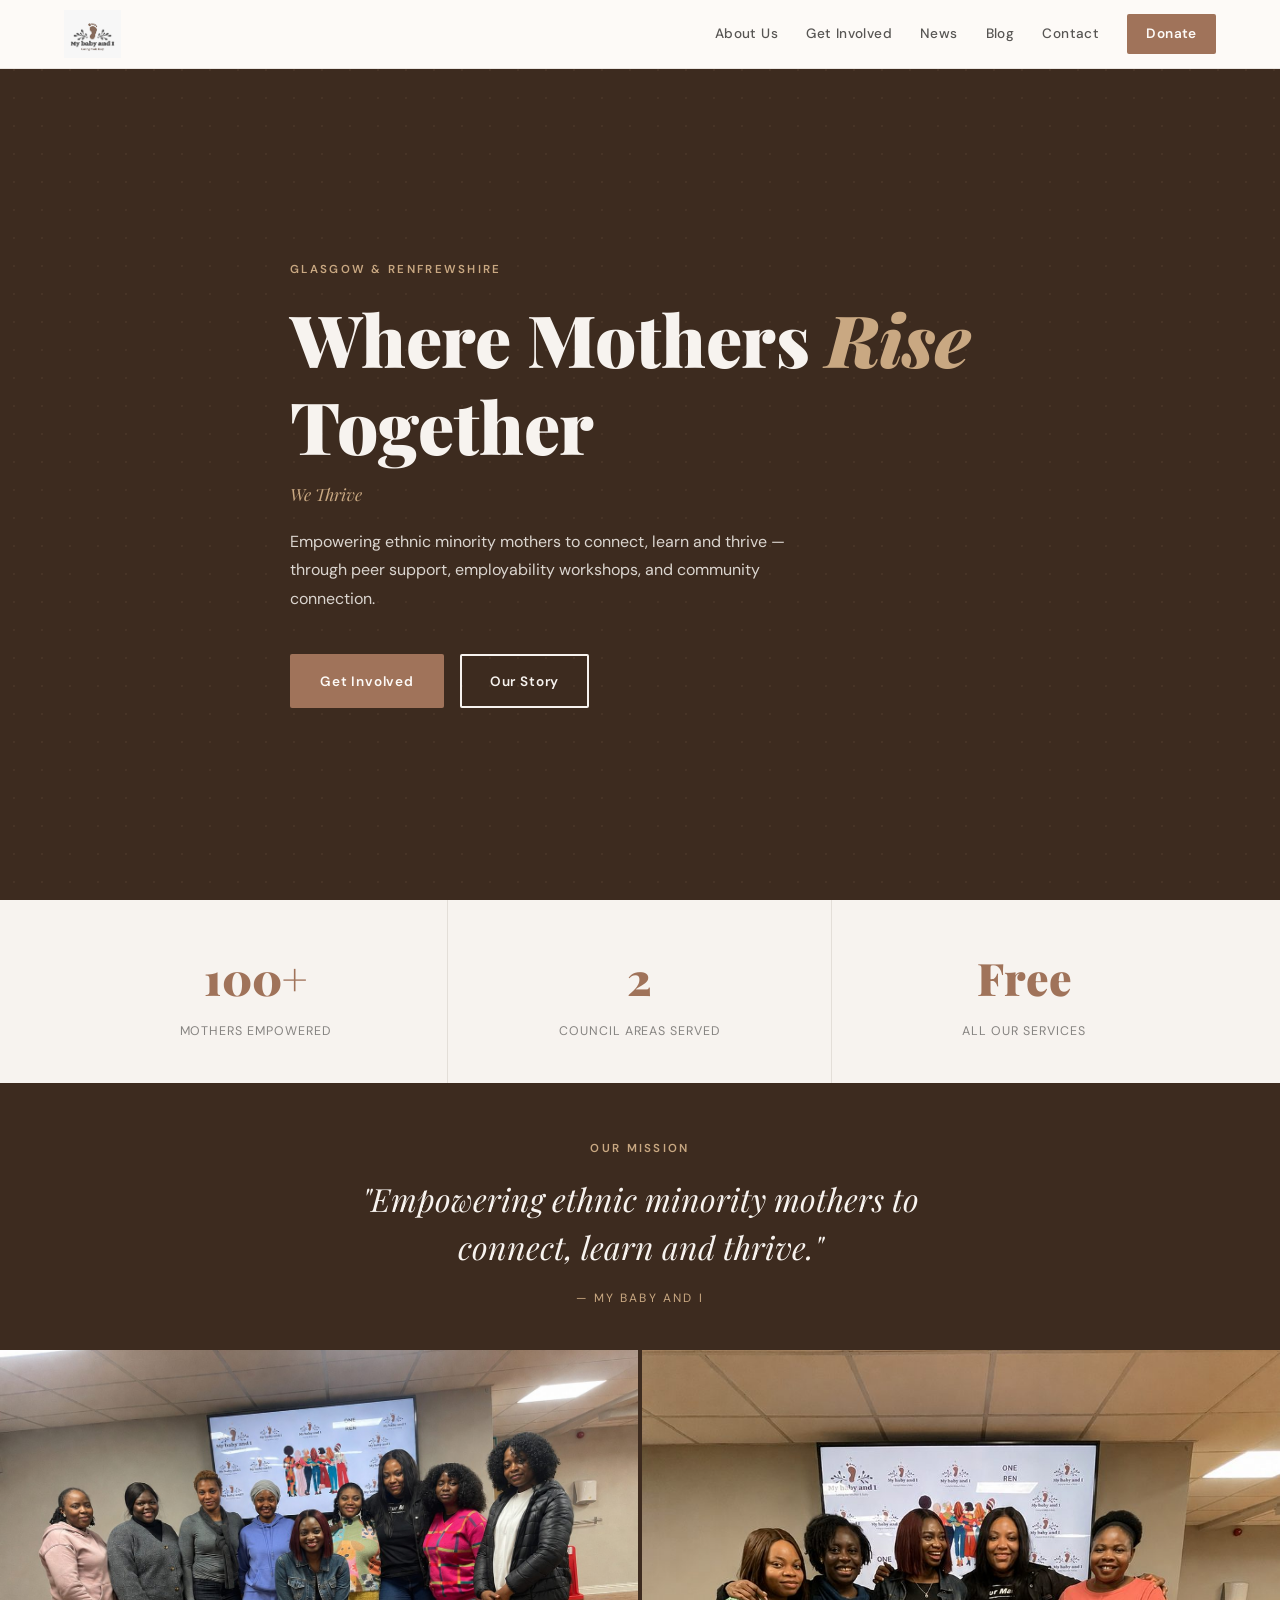
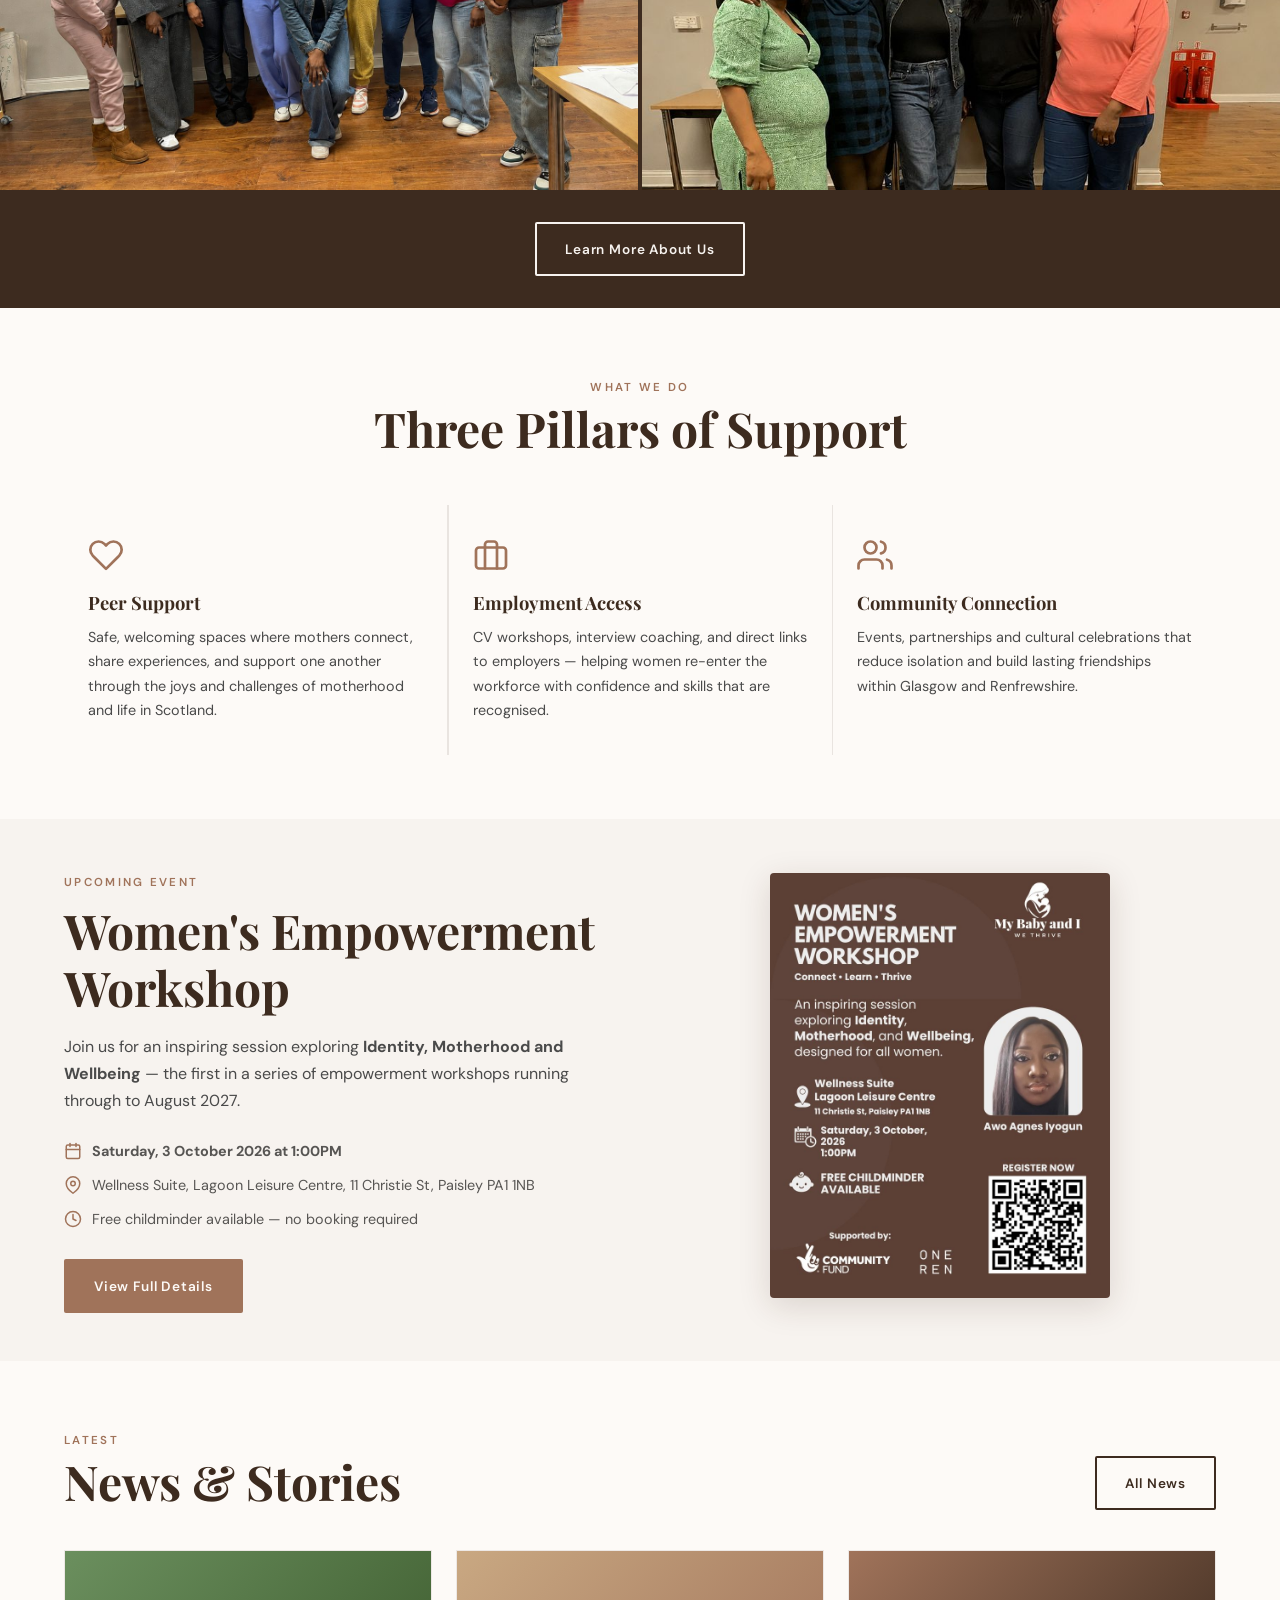
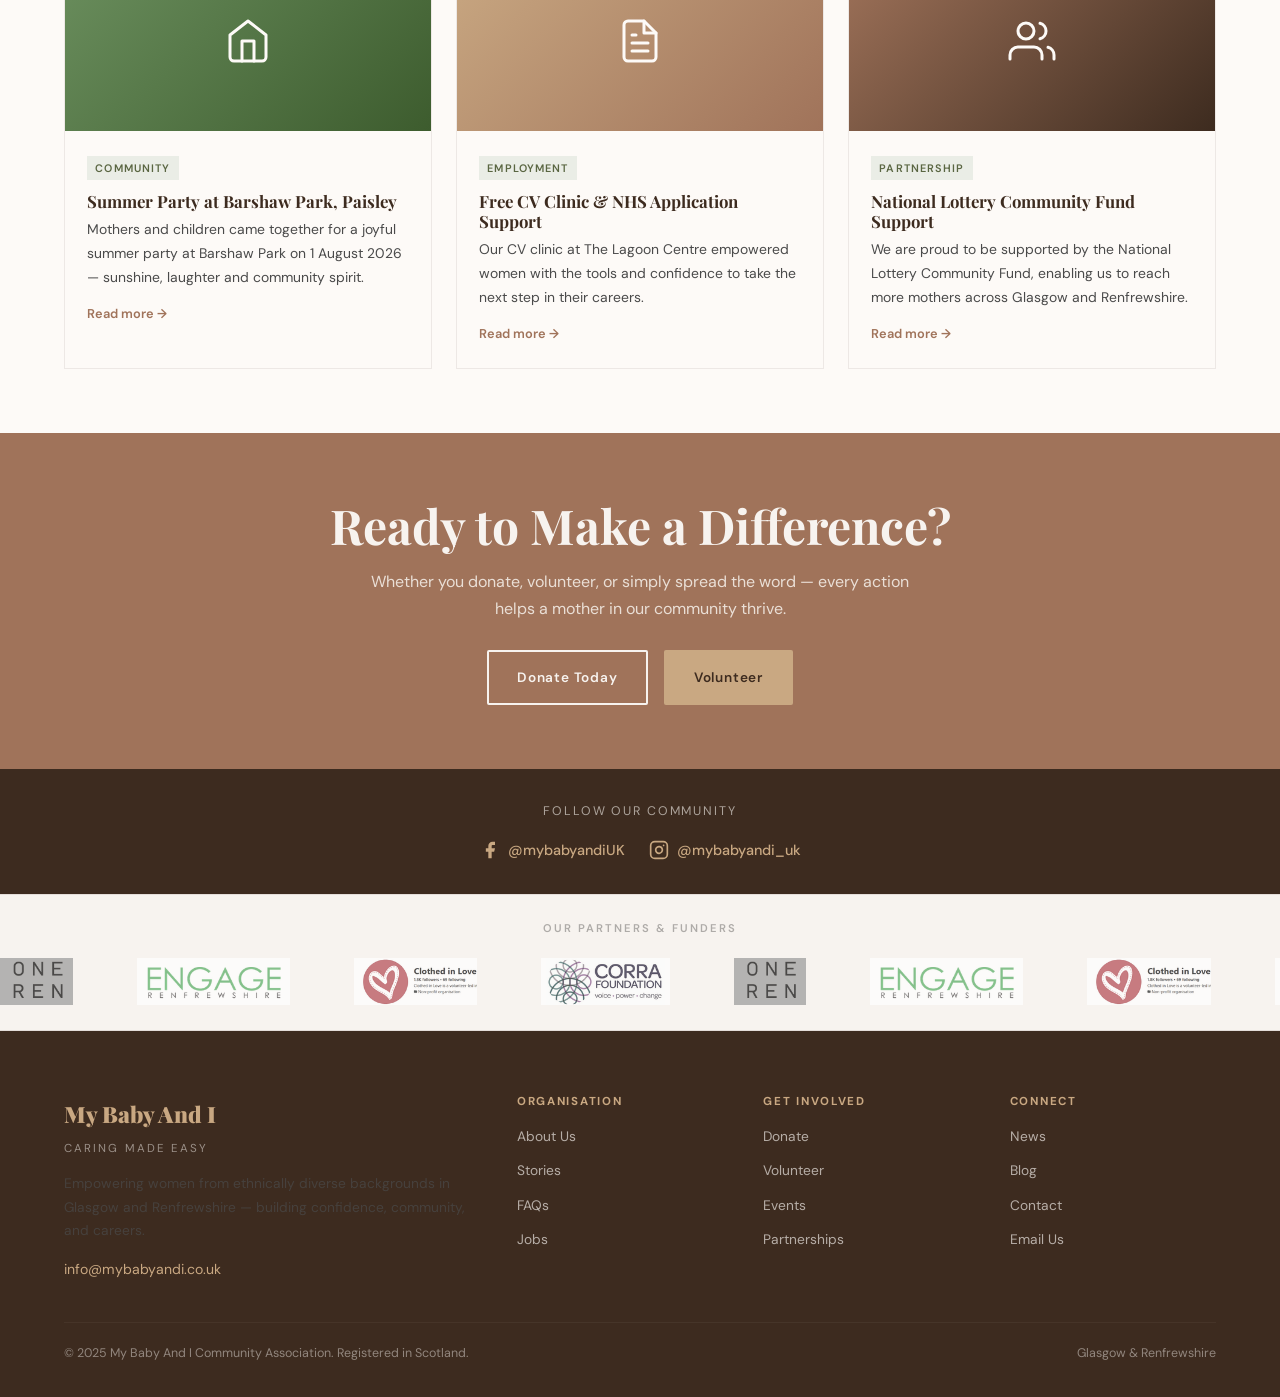
==== commit bed20ed5: "Add files via upload" ====
--- a/index.html
+++ b/index.html
@@ -113,7 +113,7 @@
         <a href="news.html" class="btn btn--primary" style="margin-top:1.75rem;display:inline-block;">View Full Details</a>
       </div>
       <div style="text-align:center;">
-        <img src="images/events/empowerment-workshop-flyer.jpg" alt="Women's Empowerment Workshop flyer — 3 October 2026" style="max-width:340px;width:100%;border-radius:4px;box-shadow:0 8px 32px rgba(59,35,20,0.15);"/>
+        <img src="images/images/events/empowerment-workshop-flyer.jpg" alt="Women's Empowerment Workshop flyer — 3 October 2026" style="max-width:340px;width:100%;border-radius:4px;box-shadow:0 8px 32px rgba(59,35,20,0.15);"/>
       </div>
     </div>
   </div>
--- a/css/style.css
+++ b/css/style.css
@@ -1,25 +1,19 @@
 @import url('https://fonts.googleapis.com/css2?family=Playfair+Display:ital,wght@0,400;0,700;0,900;1,400&family=DM+Sans:wght@300;400;500;600&display=swap');
 
 :root {
-  /* ── Exact logo colours ── */
-  --footprint:  #A0735A;   /* warm medium brown — baby footprint */
-  --leaf:       #575553;   /* charcoal slate — botanical leaves & main text */
-  --burgundy:   #6B2D2D;   /* deep burgundy — tagline "Caring Made Easy" */
-  --logo-bg:    #F4F4F2;   /* off-white — logo background */
-
-  /* ── Extended palette built from logo ── */
+  --footprint:  #A0735A;
+  --leaf:       #575553;
+  --burgundy:   #6B2D2D;
   --cream:      #F7F3EF;
   --warm-white: #FDFAF7;
-  --terracotta: #A0735A;   /* = footprint brown — primary CTA */
-  --rust:       #7A5240;   /* darker footprint — hover state */
-  --deep-brown: #3D2B1F;   /* very dark brown — dark sections */
-  --sand:       #C9A882;   /* warm sand — accents on dark bg */
-  --burgundy-light: #8B3D3D; /* lighter burgundy for hover */
-  --olive:      #5A6642;   /* muted olive — complements leaf grey */
-  --sage:       #A8B49A;   /* soft sage green */
-  --charcoal:   #575553;   /* = leaf colour — body text */
+  --terracotta: #A0735A;
+  --rust:       #7A5240;
+  --deep-brown: #3D2B1F;
+  --sand:       #C9A882;
+  --olive:      #5A6642;
+  --sage:       #A8B49A;
+  --charcoal:   #575553;
   --light-sage: #EAEde6;
-
   --font-display: 'Playfair Display', Georgia, serif;
   --font-body:    'DM Sans', sans-serif;
   --max-w: 1200px;
@@ -28,69 +22,58 @@
 }
 
 *, *::before, *::after { box-sizing: border-box; margin: 0; padding: 0; }
-
-html { scroll-behavior: smooth; }
-
-body {
-  font-family: var(--font-body);
-  background: var(--warm-white);
-  color: var(--charcoal);
-  font-size: 16px;
-  line-height: 1.7;
-}
-
-/* ── TYPOGRAPHY ─────────────────────────────── */
+html { scroll-behavior: smooth; -webkit-text-size-adjust: 100%; }
+body { font-family: var(--font-body); background: var(--warm-white); color: var(--charcoal); font-size: 16px; line-height: 1.7; }
+
+/* ── TYPOGRAPHY ───────────────────────────────── */
 h1,h2,h3,h4 { font-family: var(--font-display); line-height: 1.2; color: var(--deep-brown); }
-h1 { font-size: clamp(2.4rem, 6vw, 4.5rem); font-weight: 900; }
-h2 { font-size: clamp(1.8rem, 4vw, 3rem); font-weight: 700; }
-h3 { font-size: clamp(1.2rem, 2.5vw, 1.6rem); font-weight: 700; }
-h4 { font-size: 1.1rem; font-weight: 700; }
+h1 { font-size: clamp(2rem, 6vw, 4.5rem); font-weight: 900; }
+h2 { font-size: clamp(1.6rem, 4vw, 3rem); font-weight: 700; }
+h3 { font-size: clamp(1.1rem, 2.5vw, 1.6rem); font-weight: 700; }
+h4 { font-size: 1rem; font-weight: 700; }
 p  { color: #4a4a4a; }
-
-a { color: inherit; text-decoration: none; }
+a  { color: inherit; text-decoration: none; }
 
 .eyebrow {
   font-family: var(--font-body);
-  font-size: 0.75rem;
-  font-weight: 600;
-  letter-spacing: 0.2em;
-  text-transform: uppercase;
-  color: var(--footprint);
-}
-
-/* Burgundy accent for tagline and secondary highlights */
-.accent-burgundy { color: var(--burgundy); }
-.bg-burgundy { background: var(--burgundy); }
-
-/* ── LAYOUT ─────────────────────────────────── */
-.container { max-width: var(--max-w); margin: 0 auto; padding: 0 2rem; }
-.section    { padding: 5rem 0; }
-.section--dark { background: var(--deep-brown); color: var(--cream); }
+  font-size: 0.72rem; font-weight: 600;
+  letter-spacing: 0.2em; text-transform: uppercase;
+  color: var(--terracotta);
+}
+
+/* ── LAYOUT ───────────────────────────────────── */
+.container { max-width: var(--max-w); margin: 0 auto; padding: 0 1.5rem; }
+.section    { padding: 4rem 0; }
+.section--dark  { background: var(--deep-brown); color: var(--cream); }
 .section--dark h2, .section--dark h3, .section--dark h4 { color: var(--sand); }
 .section--dark p { color: var(--cream); opacity: 0.85; }
 .section--cream { background: var(--cream); }
 .section--sage  { background: var(--light-sage); }
 
-/* ── NAV ─────────────────────────────────────── */
+/* ── NAV ──────────────────────────────────────── */
 .nav {
-  position: fixed; top: 0; left: 0; right: 0; z-index: 100;
+  position: fixed; top: 0; left: 0; right: 0; z-index: 1000;
   background: var(--warm-white);
   border-bottom: 1px solid rgba(59,35,20,0.1);
   transition: box-shadow var(--transition);
 }
 .nav.scrolled { box-shadow: 0 2px 20px rgba(59,35,20,0.12); }
 .nav__inner {
-  max-width: var(--max-w); margin: 0 auto; padding: 0 2rem;
+  max-width: var(--max-w); margin: 0 auto; padding: 0 1.5rem;
   display: flex; align-items: center; justify-content: space-between;
-  height: 72px;
+  height: 68px;
 }
 .nav__logo { display: flex; align-items: center; }
-.nav__logo-img { height: 52px; width: auto; display: block; }
-.nav__links { display: flex; gap: 2rem; align-items: center; }
+.nav__logo-img { height: 48px; width: auto; display: block; }
+
+/* Desktop nav links */
+.nav__links {
+  display: flex; gap: 1.75rem; align-items: center;
+}
 .nav__links a {
-  font-size: 0.85rem; font-weight: 500; letter-spacing: 0.04em;
+  font-size: 0.85rem; font-weight: 500; letter-spacing: 0.03em;
   color: var(--charcoal); transition: color var(--transition);
-  position: relative;
+  position: relative; white-space: nowrap;
 }
 .nav__links a::after {
   content: ''; position: absolute; bottom: -3px; left: 0; right: 0; height: 1.5px;
@@ -99,227 +82,221 @@
 .nav__links a:hover::after, .nav__links a.active::after { transform: scaleX(1); }
 .nav__links a:hover { color: var(--terracotta); }
 .nav__cta {
-  background: var(--terracotta); color: var(--warm-white) !important;
-  padding: 0.55rem 1.4rem; border-radius: var(--radius);
-  font-weight: 600 !important; font-size: 0.82rem !important;
-  transition: background var(--transition) !important;
+  background: var(--terracotta) !important; color: var(--warm-white) !important;
+  padding: 0.5rem 1.2rem; border-radius: var(--radius);
+  font-weight: 600 !important;
 }
 .nav__cta:hover { background: var(--rust) !important; }
 .nav__cta::after { display: none !important; }
-.nav__hamburger { display: none; flex-direction: column; gap: 5px; cursor: pointer; background: none; border: none; padding: 4px; }
-.nav__hamburger span { display: block; width: 24px; height: 2px; background: var(--deep-brown); transition: var(--transition); }
-
-/* ── BUTTONS ─────────────────────────────────── */
+
+/* Hamburger */
+.nav__hamburger {
+  display: none; flex-direction: column; gap: 5px;
+  cursor: pointer; background: none; border: none;
+  padding: 6px; border-radius: 4px;
+}
+.nav__hamburger span {
+  display: block; width: 24px; height: 2px;
+  background: var(--deep-brown); transition: var(--transition);
+  border-radius: 2px;
+}
+.nav__hamburger.open span:nth-child(1) { transform: rotate(45deg) translate(5px, 5px); }
+.nav__hamburger.open span:nth-child(2) { opacity: 0; }
+.nav__hamburger.open span:nth-child(3) { transform: rotate(-45deg) translate(5px, -5px); }
+
+/* Mobile nav */
+@media (max-width: 860px) {
+  .nav__hamburger { display: flex; }
+  .nav__links {
+    display: none; flex-direction: column; align-items: flex-start;
+    position: absolute; top: 68px; left: 0; right: 0;
+    background: var(--warm-white);
+    border-bottom: 1px solid rgba(59,35,20,0.1);
+    padding: 1.25rem 1.5rem 1.5rem;
+    gap: 0.1rem;
+    box-shadow: 0 8px 24px rgba(59,35,20,0.1);
+  }
+  .nav__links.open { display: flex; }
+  .nav__links a {
+    width: 100%; padding: 0.65rem 0;
+    border-bottom: 1px solid rgba(59,35,20,0.06);
+    font-size: 1rem;
+  }
+  .nav__links a:last-child { border-bottom: none; margin-top: 0.5rem; }
+  .nav__cta { display: inline-block; width: auto; text-align: center; }
+}
+
+/* ── BUTTONS ──────────────────────────────────── */
 .btn {
   display: inline-block; font-family: var(--font-body);
   font-size: 0.85rem; font-weight: 600; letter-spacing: 0.06em;
-  padding: 0.85rem 2rem; border-radius: var(--radius);
+  padding: 0.85rem 1.75rem; border-radius: var(--radius);
   cursor: pointer; transition: all var(--transition); border: 2px solid transparent;
+  text-align: center;
 }
 .btn--primary { background: var(--terracotta); color: var(--warm-white); }
 .btn--primary:hover { background: var(--rust); }
-.btn--outline { background: transparent; border-color: var(--cream); color: var(--cream); }
+.btn--outline  { background: transparent; border-color: var(--cream); color: var(--cream); }
 .btn--outline:hover { background: var(--cream); color: var(--deep-brown); }
-.btn--dark { background: var(--deep-brown); color: var(--cream); }
+.btn--dark   { background: var(--deep-brown); color: var(--cream); }
 .btn--dark:hover { background: var(--charcoal); }
-.btn--sand { background: var(--sand); color: var(--deep-brown); }
+.btn--sand   { background: var(--sand); color: var(--deep-brown); }
 .btn--sand:hover { background: #c49a5a; }
 
-/* ── HERO ─────────────────────────────────────── */
+/* ── PAGE HEADER ──────────────────────────────── */
+.page-header { background: var(--deep-brown); padding: 7rem 1.5rem 3.5rem; text-align: center; }
+.page-header h1 { color: var(--cream); margin-bottom: 0.75rem; }
+.page-header p { color: rgba(247,243,239,0.75); max-width: 560px; margin: 0 auto; font-size: 1rem; }
+
+/* ── HERO (clean dark) ────────────────────────── */
 .hero {
+  background: var(--deep-brown);
   min-height: 100vh; display: flex; align-items: center;
-  position: relative; overflow: hidden; padding-top: 72px;
-  background: var(--deep-brown);
-}
-.hero__bg {
-  position: absolute; inset: 0;
-  background: linear-gradient(135deg, #3D2B1F 0%, #5a3825 50%, #3D2B1F 100%);
-}
-.hero__pattern {
-  position: absolute; inset: 0; opacity: 0.06;
-  background-image: radial-gradient(circle, #C9A882 1px, transparent 1px);
-  background-size: 28px 28px;
-}
-.hero__content {
-  position: relative; z-index: 2;
-  max-width: var(--max-w); margin: 0 auto; padding: 4rem 2rem;
-  display: grid; grid-template-columns: 1fr 1fr; gap: 4rem; align-items: center;
-}
-.hero__text .eyebrow { color: var(--sand); margin-bottom: 1.2rem; display: block; }
-.hero__text h1 { color: var(--cream); margin-bottom: 1.5rem; }
-.hero__text h1 em { color: var(--sand); font-style: italic; }
-.hero__text p { color: rgba(247,243,239,0.82); font-size: 1.05rem; margin-bottom: 2rem; max-width: 480px; }
-.hero__actions { display: flex; gap: 1rem; flex-wrap: wrap; }
-.hero__visual {
-  display: flex; justify-content: center; align-items: center;
-}
-.hero__badge {
-  width: 300px; height: 300px; border-radius: 50%;
-  border: 2px solid rgba(201,168,130,0.35);
-  display: flex; flex-direction: column; align-items: center; justify-content: center;
-  padding: 2rem;
-  background: rgba(201,168,130,0.08);
-  position: relative;
-}
-.hero__badge::before {
-  content: ''; position: absolute; inset: 12px; border-radius: 50%;
-  border: 1px solid rgba(201,168,130,0.15);
-}
-.hero__badge-num { font-family: var(--font-display); font-size: 4rem; font-weight: 900; color: var(--sand); line-height: 1; }
-.hero__badge-text { font-size: 0.78rem; letter-spacing: 0.15em; text-transform: uppercase; color: var(--cream); opacity: 0.7; margin-top: 0.5rem; }
-
-/* ── IMPACT STATS ────────────────────────────── */
-.stats { display: grid; grid-template-columns: repeat(3, 1fr); gap: 0; border-top: 1px solid rgba(59,35,20,0.1); }
-.stat { padding: 3rem 2rem; text-align: center; border-right: 1px solid rgba(59,35,20,0.1); }
+  padding-top: 68px; position: relative; overflow: hidden;
+}
+.hero::before {
+  content: ''; position: absolute; inset: 0;
+  background-image: radial-gradient(circle, rgba(201,168,130,0.07) 1px, transparent 1px);
+  background-size: 28px 28px; pointer-events: none;
+}
+.hero__inner { position: relative; z-index: 2; max-width: var(--max-w); margin: 0 auto; padding: 4rem 1.5rem; }
+.hero__inner h1 { color: var(--cream); max-width: 700px; margin-bottom: 0.75rem; }
+.hero__inner h1 em { color: var(--sand); font-style: italic; }
+.hero__tagline { font-style: italic; color: var(--sand); font-size: 1.05rem; margin-bottom: 1.2rem; font-family: var(--font-display); }
+.hero__desc { color: rgba(247,243,239,0.85); font-size: 1rem; max-width: 540px; margin-bottom: 2.5rem; line-height: 1.8; }
+
+/* ── MISSION BLOCK ────────────────────────────── */
+.mission-block { background: var(--deep-brown); }
+.mission-quote { text-align: center; padding: 3.5rem 1.5rem 2.5rem; max-width: 700px; margin: 0 auto; }
+.mission-quote .eyebrow { color: var(--sand); display: block; margin-bottom: 1rem; }
+.mission-quote blockquote { font-family: var(--font-display); font-size: clamp(1.3rem, 3vw, 2rem); font-style: italic; color: var(--cream); line-height: 1.5; margin: 0 0 0.75rem; }
+.mission-quote cite { font-size: 0.75rem; letter-spacing: 0.18em; text-transform: uppercase; color: var(--sand); font-style: normal; }
+.mission-photos { display: grid; grid-template-columns: 1fr 1fr; gap: 4px; overflow: hidden; }
+.mission-photo { width: 100%; height: 440px; object-fit: cover; object-position: center 15%; display: block; transition: transform 0.6s ease; }
+.mission-photo:hover { transform: scale(1.02); }
+.mission-cta { background: var(--deep-brown); text-align: center; padding: 2rem 1.5rem; }
+@media (max-width: 600px) {
+  .mission-photos { grid-template-columns: 1fr; }
+  .mission-photo { height: 260px; }
+  .mission-quote { padding: 2.5rem 1.25rem 2rem; }
+}
+
+/* ── STATS ────────────────────────────────────── */
+.stats { display: grid; grid-template-columns: repeat(3, 1fr); }
+.stat { padding: 2.5rem 1.5rem; text-align: center; border-right: 1px solid rgba(59,35,20,0.1); }
 .stat:last-child { border-right: none; }
-.stat__num { font-family: var(--font-display); font-size: 3rem; font-weight: 900; color: var(--terracotta); display: block; }
-.stat__label { font-size: 0.82rem; letter-spacing: 0.08em; text-transform: uppercase; color: var(--charcoal); opacity: 0.7; margin-top: 0.3rem; }
-
-/* ── MISSION SPLIT ───────────────────────────── */
-.mission { display: grid; grid-template-columns: 1fr 1fr; }
-.mission__img {
-  background: var(--terracotta);
-  min-height: 500px; position: relative; overflow: hidden;
-  display: flex; align-items: flex-end;
-}
-.mission__img-inner {
-  width: 100%; height: 100%;
-  background: linear-gradient(160deg, #c2714f 0%, #a0522d 40%, var(--deep-brown) 100%);
-  display: flex; align-items: center; justify-content: center;
-  flex-direction: column; gap: 1rem; padding: 3rem;
-}
-.mission__img-quote {
-  font-family: var(--font-display); font-size: 1.8rem; font-style: italic;
-  color: var(--cream); text-align: center; line-height: 1.4;
-}
-.mission__img-credit { font-size: 0.8rem; letter-spacing: 0.1em; text-transform: uppercase; color: var(--sand); }
-.mission__text { padding: 5rem 4rem; background: var(--cream); display: flex; flex-direction: column; justify-content: center; }
-.mission__text .eyebrow { margin-bottom: 1rem; }
-.mission__text h2 { margin-bottom: 1.5rem; }
-.mission__text p { margin-bottom: 1.2rem; }
-
-/* ── PILLARS ─────────────────────────────────── */
+.stat__num { font-family: var(--font-display); font-size: 2.8rem; font-weight: 900; color: var(--terracotta); display: block; }
+.stat__label { font-size: 0.78rem; letter-spacing: 0.08em; text-transform: uppercase; color: var(--charcoal); opacity: 0.7; margin-top: 0.3rem; }
+@media (max-width: 600px) {
+  .stats { grid-template-columns: 1fr; }
+  .stat { border-right: none; border-bottom: 1px solid rgba(59,35,20,0.1); padding: 1.75rem 1.5rem; }
+  .stat:last-child { border-bottom: none; }
+}
+
+/* ── PILLARS ──────────────────────────────────── */
 .pillars { display: grid; grid-template-columns: repeat(3, 1fr); gap: 1.5px; background: rgba(59,35,20,0.1); }
-.pillar { background: var(--warm-white); padding: 2.5rem; transition: background var(--transition); }
+.pillar { background: var(--warm-white); padding: 2rem 1.5rem; transition: background var(--transition); }
 .pillar:hover { background: var(--cream); }
-.pillar__icon { font-size: 2rem; margin-bottom: 1rem; }
-.pillar h3 { margin-bottom: 0.75rem; font-size: 1.2rem; }
+.pillar__icon { margin-bottom: 1rem; line-height: 1; }
+.pillar__icon svg { width: 36px; height: 36px; stroke: var(--terracotta); fill: none; stroke-width: 1.8; stroke-linecap: round; stroke-linejoin: round; }
+.pillar h3 { margin-bottom: 0.65rem; font-size: 1.15rem; }
 .pillar p { font-size: 0.9rem; }
-
-/* ── CARDS ───────────────────────────────────── */
-.cards { display: grid; grid-template-columns: repeat(3,1fr); gap: 1.5rem; }
+@media (max-width: 700px) {
+  .pillars { grid-template-columns: 1fr; gap: 1px; }
+}
+
+/* ── CARDS ────────────────────────────────────── */
+.cards { display: grid; grid-template-columns: repeat(3, 1fr); gap: 1.5rem; }
 .card { background: var(--warm-white); border: 1px solid rgba(59,35,20,0.08); overflow: hidden; transition: transform var(--transition), box-shadow var(--transition); }
 .card:hover { transform: translateY(-4px); box-shadow: 0 12px 40px rgba(59,35,20,0.12); }
-.card__img { height: 180px; background: var(--sage); display: flex; align-items: center; justify-content: center; font-size: 3rem; }
-.card__body { padding: 1.5rem; }
-.card__tag { display: inline-block; font-size: 0.7rem; font-weight: 600; letter-spacing: 0.1em; text-transform: uppercase; background: var(--light-sage); color: var(--olive); padding: 0.2rem 0.6rem; margin-bottom: 0.75rem; }
-.card__body h3 { font-size: 1.1rem; margin-bottom: 0.5rem; }
-.card__body p { font-size: 0.88rem; }
-.card__link { display: inline-block; margin-top: 1rem; font-size: 0.82rem; font-weight: 600; color: var(--terracotta); letter-spacing: 0.05em; }
+.card__img { height: 180px; display: flex; align-items: center; justify-content: center; overflow: hidden; }
+.card__img img { width: 100%; height: 100%; object-fit: cover; }
+.card__img svg { width: 48px; height: 48px; stroke: var(--warm-white); fill: none; stroke-width: 1.5; stroke-linecap: round; stroke-linejoin: round; }
+.card__body { padding: 1.35rem; }
+.card__tag { display: inline-block; font-size: 0.68rem; font-weight: 600; letter-spacing: 0.1em; text-transform: uppercase; background: var(--light-sage); color: var(--olive); padding: 0.2rem 0.55rem; margin-bottom: 0.65rem; }
+.card__body h3 { font-size: 1.05rem; margin-bottom: 0.45rem; }
+.card__body p { font-size: 0.87rem; }
+.card__link { display: inline-block; margin-top: 0.85rem; font-size: 0.8rem; font-weight: 600; color: var(--terracotta); }
 .card__link::after { content: ' →'; }
-
-/* ── CTA BANNER ──────────────────────────────── */
-.cta-banner { background: var(--terracotta); padding: 5rem 2rem; text-align: center; }
-.cta-banner h2 { color: var(--cream); margin-bottom: 1rem; }
-.cta-banner p { color: rgba(247,242,236,0.85); max-width: 560px; margin: 0 auto 2rem; }
-
-/* ── FORM ────────────────────────────────────── */
-.form-group { margin-bottom: 1.2rem; }
-.form-group label { display: block; font-size: 0.82rem; font-weight: 600; letter-spacing: 0.05em; text-transform: uppercase; margin-bottom: 0.4rem; color: var(--deep-brown); }
-.form-group input,
-.form-group textarea,
-.form-group select {
-  width: 100%; padding: 0.85rem 1rem;
+@media (max-width: 700px) { .cards { grid-template-columns: 1fr; } }
+@media (min-width: 701px) and (max-width: 960px) { .cards { grid-template-columns: 1fr 1fr; } }
+
+/* ── CTA BANNER ───────────────────────────────── */
+.cta-banner { background: var(--terracotta); padding: 4rem 1.5rem; text-align: center; }
+.cta-banner h2 { color: var(--cream); margin-bottom: 0.85rem; }
+.cta-banner p { color: rgba(247,242,236,0.85); max-width: 560px; margin: 0 auto 1.75rem; }
+
+/* ── FAQ ──────────────────────────────────────── */
+.faq-item { border-bottom: 1px solid rgba(59,35,20,0.12); }
+.faq-q { width: 100%; text-align: left; background: none; border: none; cursor: pointer; padding: 1.1rem 0; display: flex; justify-content: space-between; align-items: center; font-family: var(--font-body); font-size: 0.97rem; font-weight: 600; color: var(--deep-brown); }
+.faq-q .arrow { transition: transform var(--transition); font-size: 1.1rem; color: var(--terracotta); flex-shrink: 0; margin-left: 1rem; }
+.faq-item.open .arrow { transform: rotate(45deg); }
+.faq-a { display: none; padding-bottom: 1.1rem; color: #4a4a4a; font-size: 0.93rem; }
+.faq-item.open .faq-a { display: block; }
+
+/* ── FORMS ────────────────────────────────────── */
+.form-group { margin-bottom: 1.1rem; }
+.form-group label { display: block; font-size: 0.78rem; font-weight: 600; letter-spacing: 0.05em; text-transform: uppercase; margin-bottom: 0.4rem; color: var(--deep-brown); }
+.form-group input, .form-group textarea, .form-group select {
+  width: 100%; padding: 0.8rem 1rem;
   border: 1.5px solid rgba(59,35,20,0.2);
   background: var(--warm-white); font-family: var(--font-body); font-size: 0.95rem;
   color: var(--charcoal); border-radius: var(--radius);
   transition: border-color var(--transition);
-}
-.form-group input:focus,
-.form-group textarea:focus,
-.form-group select:focus { outline: none; border-color: var(--terracotta); }
-.form-group textarea { resize: vertical; min-height: 120px; }
-
-/* ── FAQ ─────────────────────────────────────── */
-.faq-item { border-bottom: 1px solid rgba(59,35,20,0.12); }
-.faq-q {
-  width: 100%; text-align: left; background: none; border: none; cursor: pointer;
-  padding: 1.2rem 0; display: flex; justify-content: space-between; align-items: center;
-  font-family: var(--font-body); font-size: 1rem; font-weight: 600; color: var(--deep-brown);
-}
-.faq-q .arrow { transition: transform var(--transition); font-size: 1.2rem; color: var(--terracotta); }
-.faq-item.open .arrow { transform: rotate(45deg); }
-.faq-a { display: none; padding-bottom: 1.2rem; color: #4a4a4a; font-size: 0.95rem; }
-.faq-item.open .faq-a { display: block; }
-
-/* ── FOOTER ──────────────────────────────────── */
+  -webkit-appearance: none;
+}
+.form-group input:focus, .form-group textarea:focus, .form-group select:focus { outline: none; border-color: var(--terracotta); }
+.form-group textarea { resize: vertical; min-height: 110px; }
+
+/* ── INVOLVE GRID ─────────────────────────────── */
+.involve-grid { display: grid; grid-template-columns: repeat(2, 1fr); gap: 1.5rem; }
+.involve-card { padding: 2rem 1.5rem; border: 1.5px solid rgba(59,35,20,0.12); transition: border-color var(--transition); }
+.involve-card:hover { border-color: var(--terracotta); }
+.involve-card h3 { margin-bottom: 0.65rem; }
+.involve-card p { font-size: 0.9rem; margin-bottom: 1.35rem; }
+.involve-card .icon { font-size: 2rem; margin-bottom: 0.85rem; }
+@media (max-width: 600px) { .involve-grid { grid-template-columns: 1fr; } }
+
+/* ── FOOTER ───────────────────────────────────── */
 .footer { background: var(--deep-brown); color: var(--cream); padding: 4rem 0 2rem; }
-.footer__grid { display: grid; grid-template-columns: 2fr 1fr 1fr 1fr; gap: 3rem; margin-bottom: 3rem; }
-.footer__brand h3 { color: var(--sand); font-size: 1.3rem; margin-bottom: 0.5rem; }
-.footer__brand p { font-size: 0.88rem; opacity: 0.7; margin-bottom: 1.2rem; }
-.footer__col h4 { color: var(--sand); font-size: 0.75rem; letter-spacing: 0.15em; text-transform: uppercase; margin-bottom: 1rem; font-family: var(--font-body); }
+.footer__grid { display: grid; grid-template-columns: 2fr 1fr 1fr 1fr; gap: 2.5rem; margin-bottom: 2.5rem; }
+.footer__brand p { font-size: 0.86rem; opacity: 0.7; margin-bottom: 0.5rem; margin-top: 0.5rem; }
+.footer__col h4 { color: var(--sand); font-size: 0.72rem; letter-spacing: 0.15em; text-transform: uppercase; margin-bottom: 0.85rem; font-family: var(--font-body); }
 .footer__col ul { list-style: none; }
-.footer__col ul li { margin-bottom: 0.5rem; }
-.footer__col ul li a { font-size: 0.88rem; opacity: 0.7; transition: opacity var(--transition); }
+.footer__col ul li { margin-bottom: 0.45rem; }
+.footer__col ul li a { font-size: 0.86rem; opacity: 0.65; transition: opacity var(--transition); }
 .footer__col ul li a:hover { opacity: 1; color: var(--sand); }
-.footer__bottom { border-top: 1px solid rgba(247,242,236,0.1); padding-top: 1.5rem; display: flex; justify-content: space-between; align-items: center; font-size: 0.8rem; opacity: 0.5; }
-
-/* ── PAGE HEADER ─────────────────────────────── */
-.page-header {
-  background: var(--deep-brown); padding: 8rem 2rem 4rem;
-  text-align: center;
-}
-.page-header h1 { color: var(--cream); margin-bottom: 1rem; }
-.page-header p { color: rgba(247,242,236,0.75); max-width: 560px; margin: 0 auto; font-size: 1.05rem; }
-
-/* ── VOLUNTEER / PARTNER CARDS ───────────────── */
-.involve-grid { display: grid; grid-template-columns: repeat(2, 1fr); gap: 2rem; }
-.involve-card { padding: 2.5rem; border: 1.5px solid rgba(59,35,20,0.12); transition: border-color var(--transition); }
-.involve-card:hover { border-color: var(--terracotta); }
-.involve-card h3 { margin-bottom: 0.75rem; }
-.involve-card p { font-size: 0.92rem; margin-bottom: 1.5rem; }
-.involve-card .icon { font-size: 2.5rem; margin-bottom: 1rem; }
-
-/* ── DONATE ──────────────────────────────────── */
-.donate-amounts { display: flex; gap: 0.75rem; flex-wrap: wrap; margin-bottom: 1.5rem; }
-.donate-btn {
-  padding: 0.7rem 1.4rem; border: 2px solid rgba(59,35,20,0.2); background: var(--warm-white);
-  font-family: var(--font-body); font-weight: 600; font-size: 0.95rem;
-  cursor: pointer; transition: all var(--transition); border-radius: var(--radius);
-}
+.footer__bottom { border-top: 1px solid rgba(247,242,236,0.1); padding-top: 1.25rem; display: flex; justify-content: space-between; align-items: center; font-size: 0.78rem; opacity: 0.45; flex-wrap: wrap; gap: 0.5rem; }
+@media (max-width: 760px) {
+  .footer__grid { grid-template-columns: 1fr 1fr; gap: 2rem; }
+}
+@media (max-width: 480px) {
+  .footer__grid { grid-template-columns: 1fr; }
+  .footer__bottom { flex-direction: column; text-align: center; }
+}
+
+/* ── DONATE AMOUNTS ───────────────────────────── */
+.donate-amounts { display: flex; gap: 0.65rem; flex-wrap: wrap; margin-bottom: 1.25rem; }
+.donate-btn { padding: 0.65rem 1.2rem; border: 2px solid rgba(59,35,20,0.2); background: var(--warm-white); font-family: var(--font-body); font-weight: 600; font-size: 0.93rem; cursor: pointer; transition: all var(--transition); border-radius: var(--radius); }
 .donate-btn:hover, .donate-btn.active { background: var(--terracotta); border-color: var(--terracotta); color: var(--cream); }
 
-/* ── PARTNER LOGOS ───────────────────────────── */
-.partners { display: flex; gap: 2rem; flex-wrap: wrap; align-items: center; }
-.partner-badge {
-  background: var(--cream); border: 1px solid rgba(59,35,20,0.12);
-  padding: 1.2rem 2rem; font-weight: 700; font-size: 0.9rem;
-  color: var(--deep-brown); letter-spacing: 0.03em;
-}
-
-/* ── RESPONSIVE ──────────────────────────────── */
-@media (max-width: 900px) {
-  .hero__content { grid-template-columns: 1fr; }
-  .hero__visual { display: none; }
-  .mission { grid-template-columns: 1fr; }
-  .pillars { grid-template-columns: 1fr; }
-  .cards { grid-template-columns: 1fr 1fr; }
-  .stats { grid-template-columns: 1fr; }
-  .stat { border-right: none; border-bottom: 1px solid rgba(59,35,20,0.1); }
-  .footer__grid { grid-template-columns: 1fr 1fr; }
-  .involve-grid { grid-template-columns: 1fr; }
-  .nav__links { display: none; }
-  .nav__hamburger { display: flex; }
-  .nav__links.open { display: flex; flex-direction: column; position: absolute; top: 72px; left: 0; right: 0; background: var(--warm-white); padding: 1.5rem 2rem; border-bottom: 1px solid rgba(59,35,20,0.1); gap: 1rem; }
-}
+/* ── MISC MOBILE FIXES ────────────────────────── */
+img { max-width: 100%; height: auto; }
+table { width: 100%; }
+.overflow-x { overflow-x: auto; }
 
 @media (max-width: 600px) {
-  .cards { grid-template-columns: 1fr; }
-  .footer__grid { grid-template-columns: 1fr; }
-  .mission__text { padding: 3rem 1.5rem; }
-  h1 { font-size: 2.2rem; }
-}
-
-/* ── ANIMATIONS ──────────────────────────────── */
+  .section { padding: 3rem 0; }
+  .btn { padding: 0.8rem 1.4rem; font-size: 0.82rem; }
+  .page-header { padding: 6rem 1.25rem 2.5rem; }
+}
+
+/* ── ANIMATIONS ───────────────────────────────── */
 .fade-up { opacity: 0; transform: translateY(24px); transition: opacity 0.6s ease, transform 0.6s ease; }
 .fade-up.visible { opacity: 1; transform: none; }
+
+/* ── MISSION SECTION TEXT ─────────────────────── */
+@media (max-width: 768px) {
+  .mission { grid-template-columns: 1fr !important; }
+  .mission__text { padding: 2.5rem 1.25rem !important; }
+}
